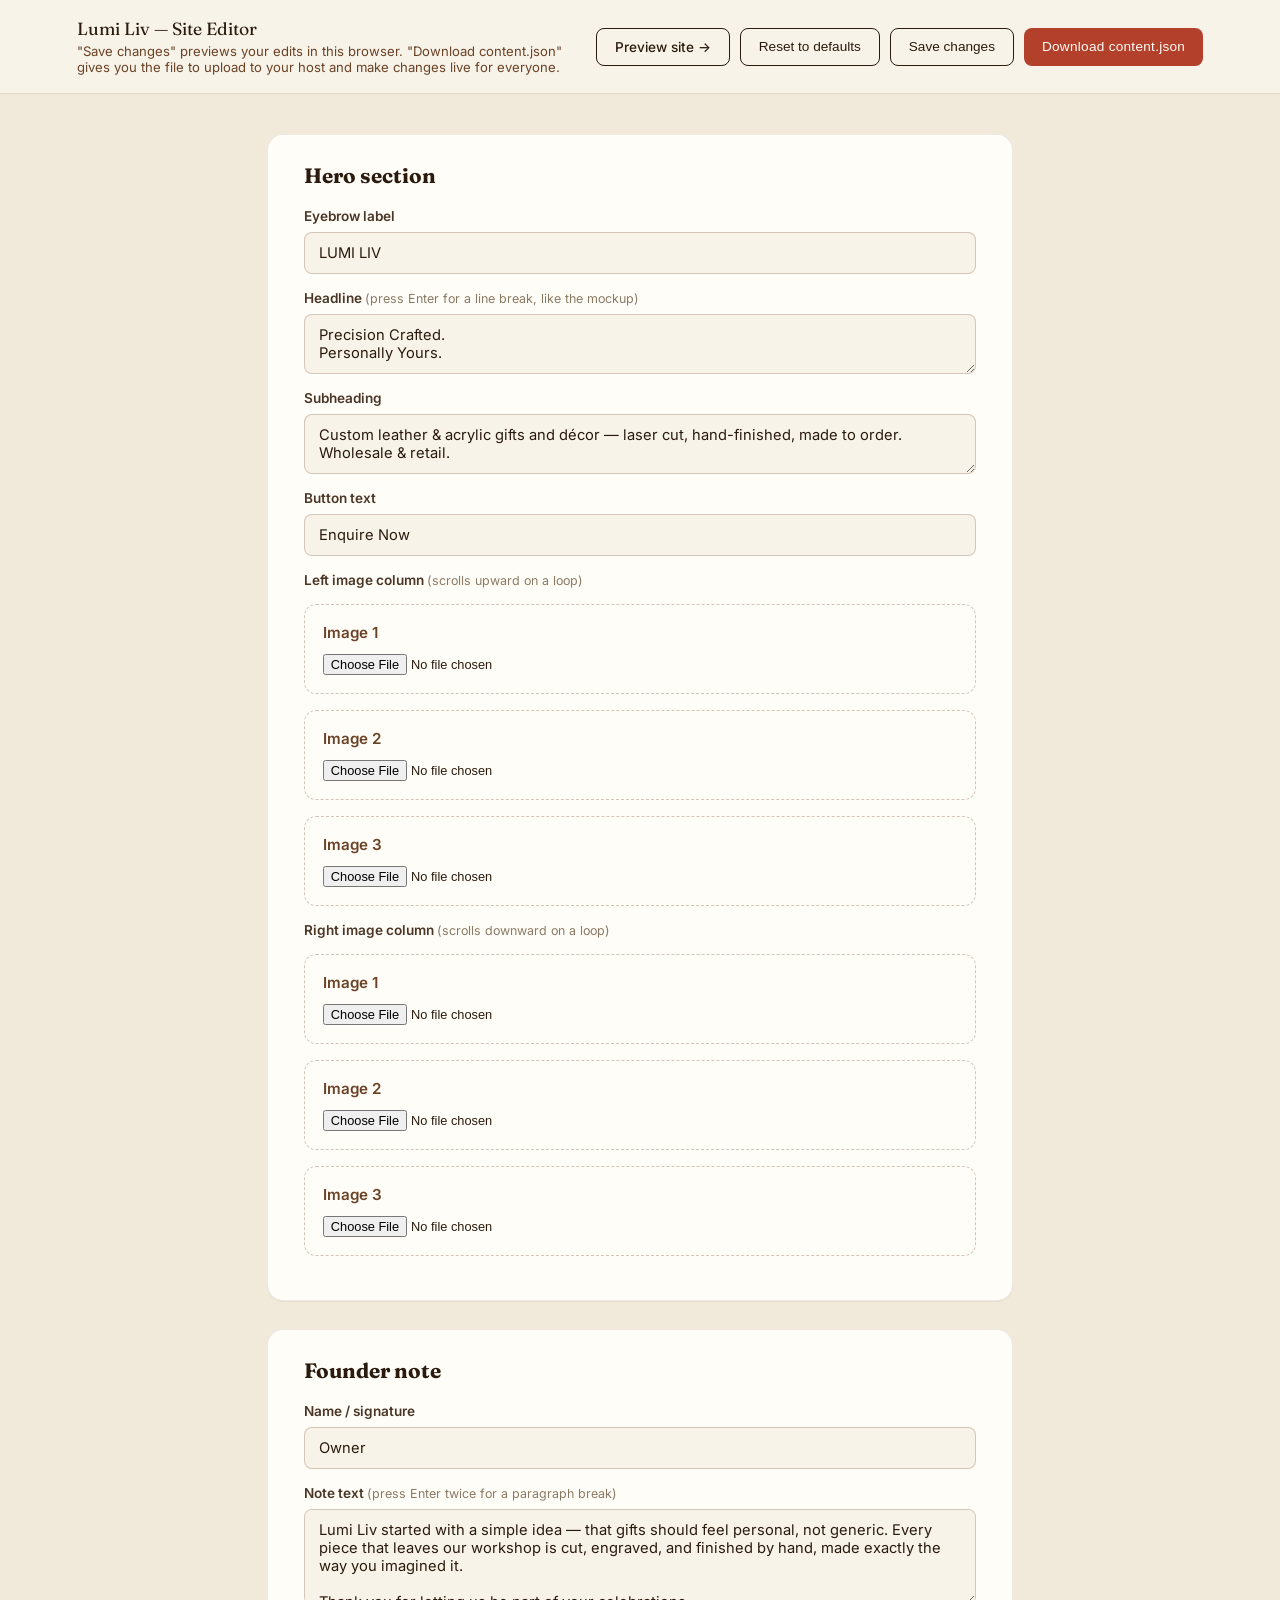
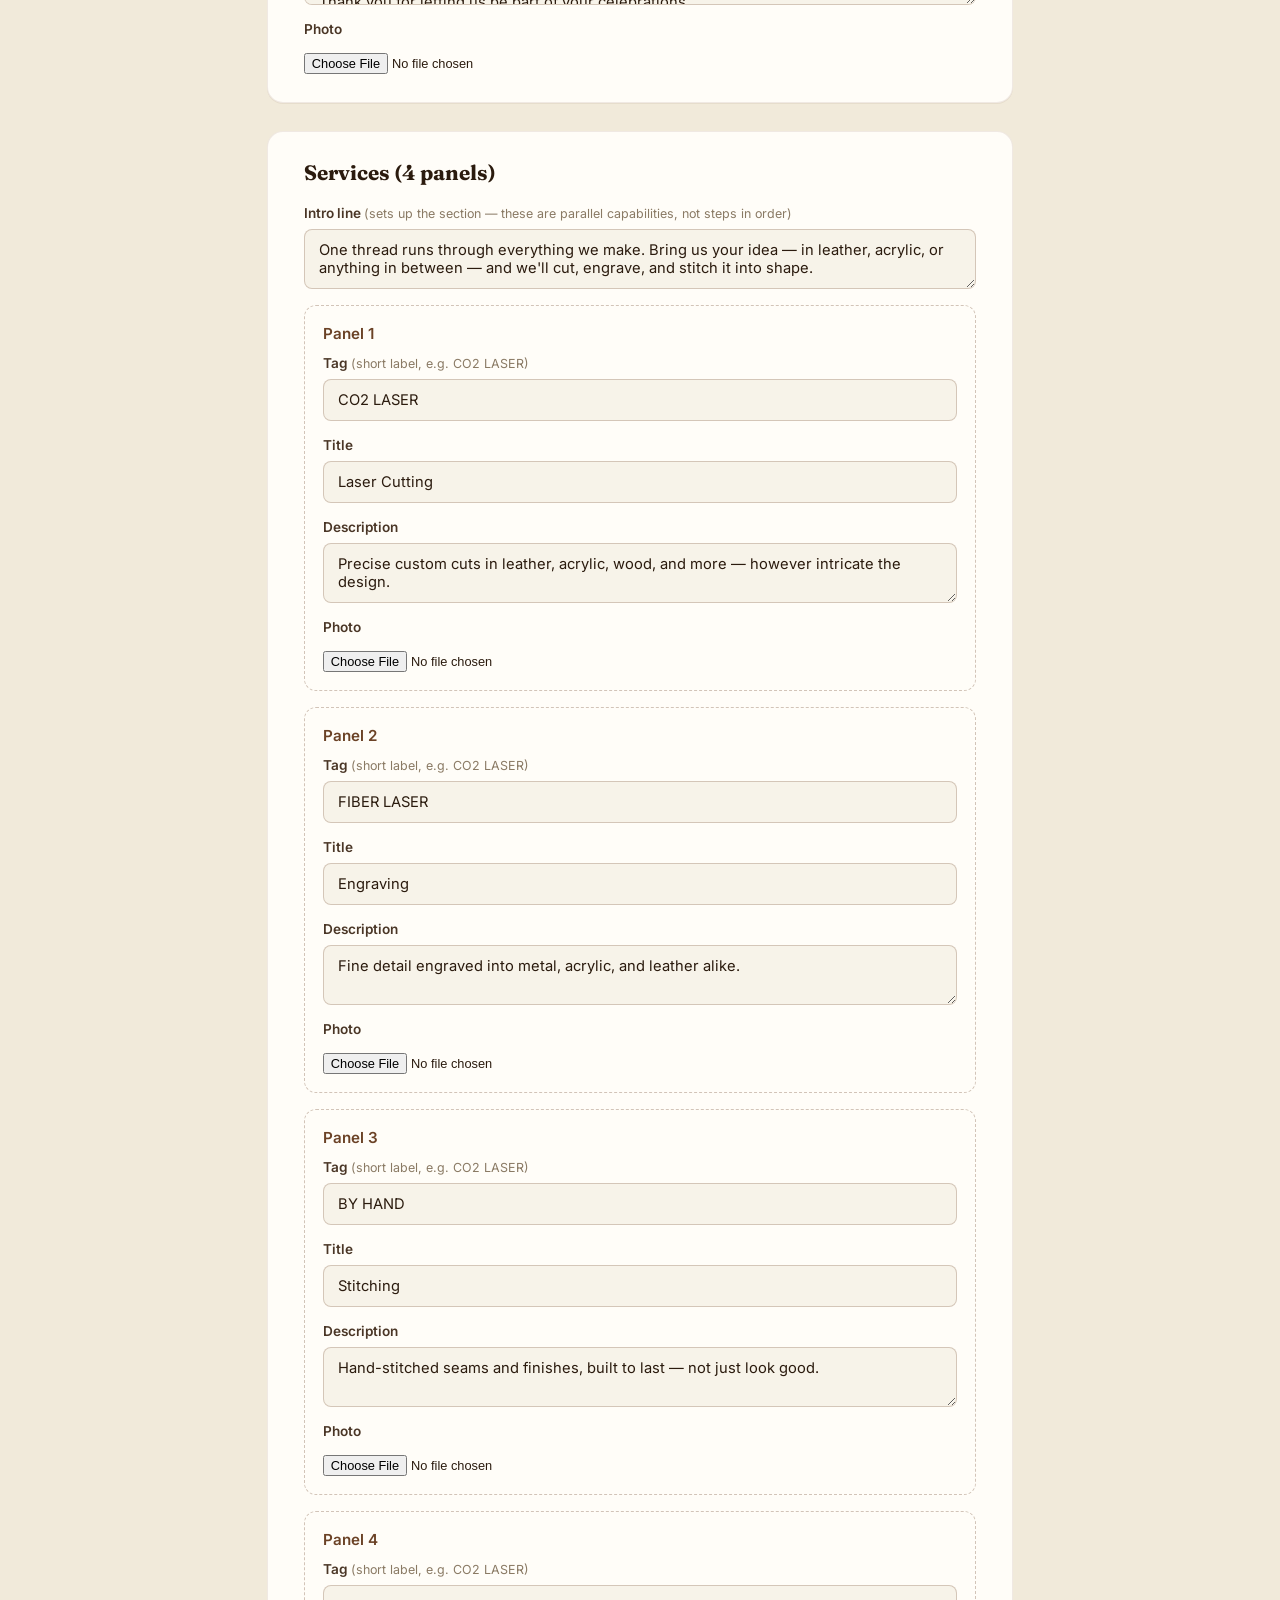
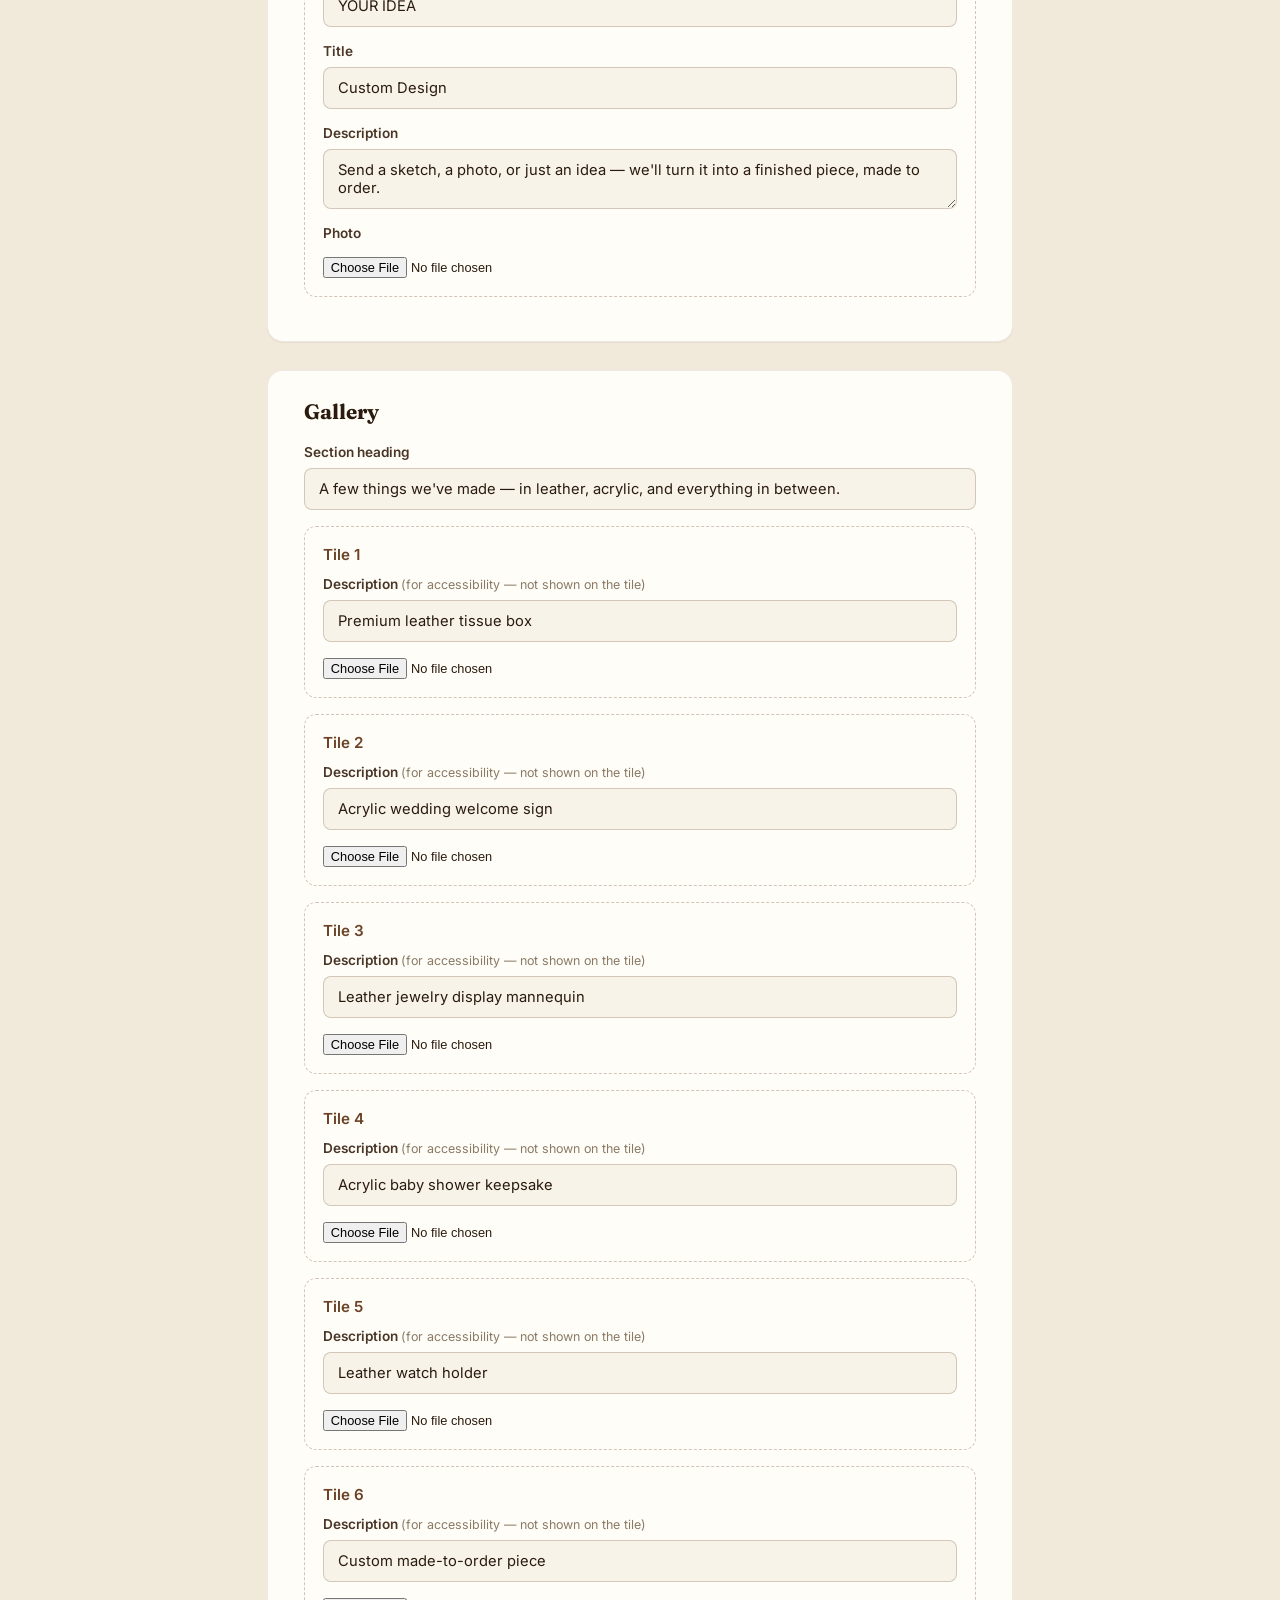
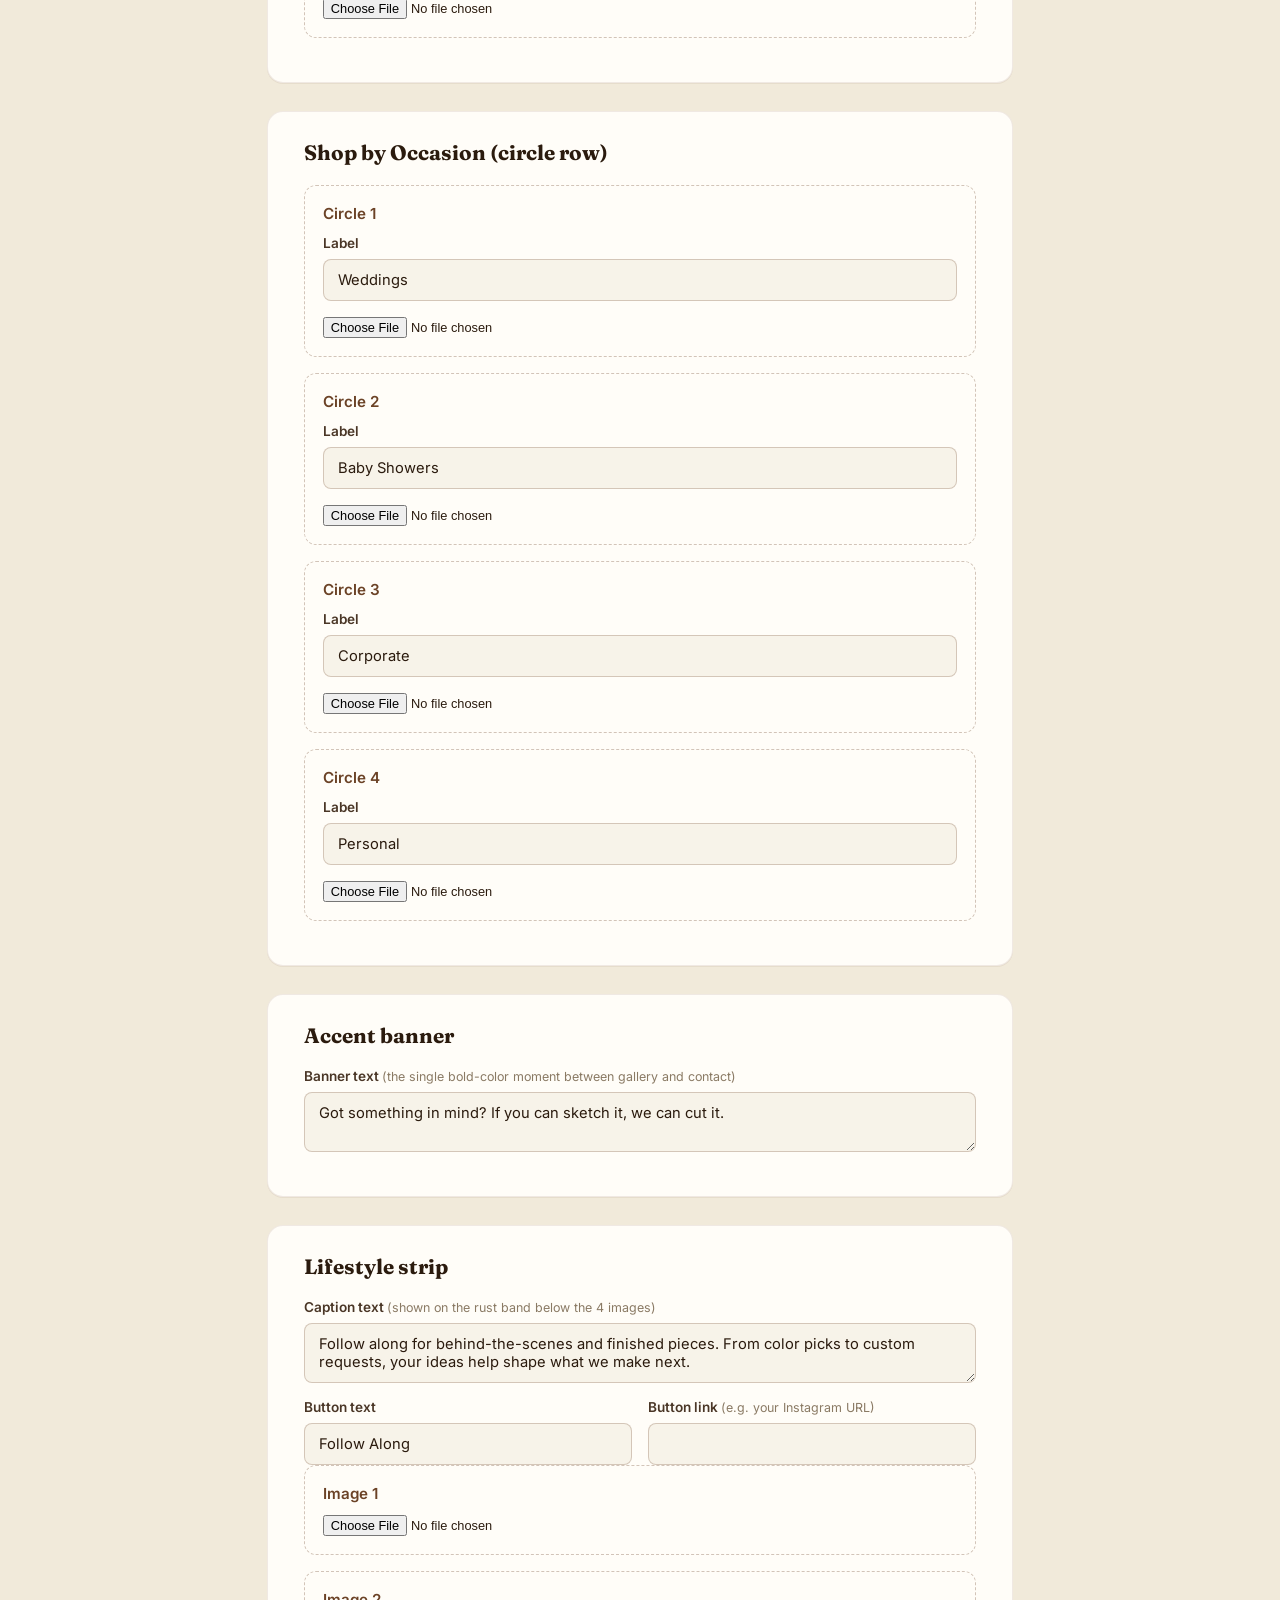
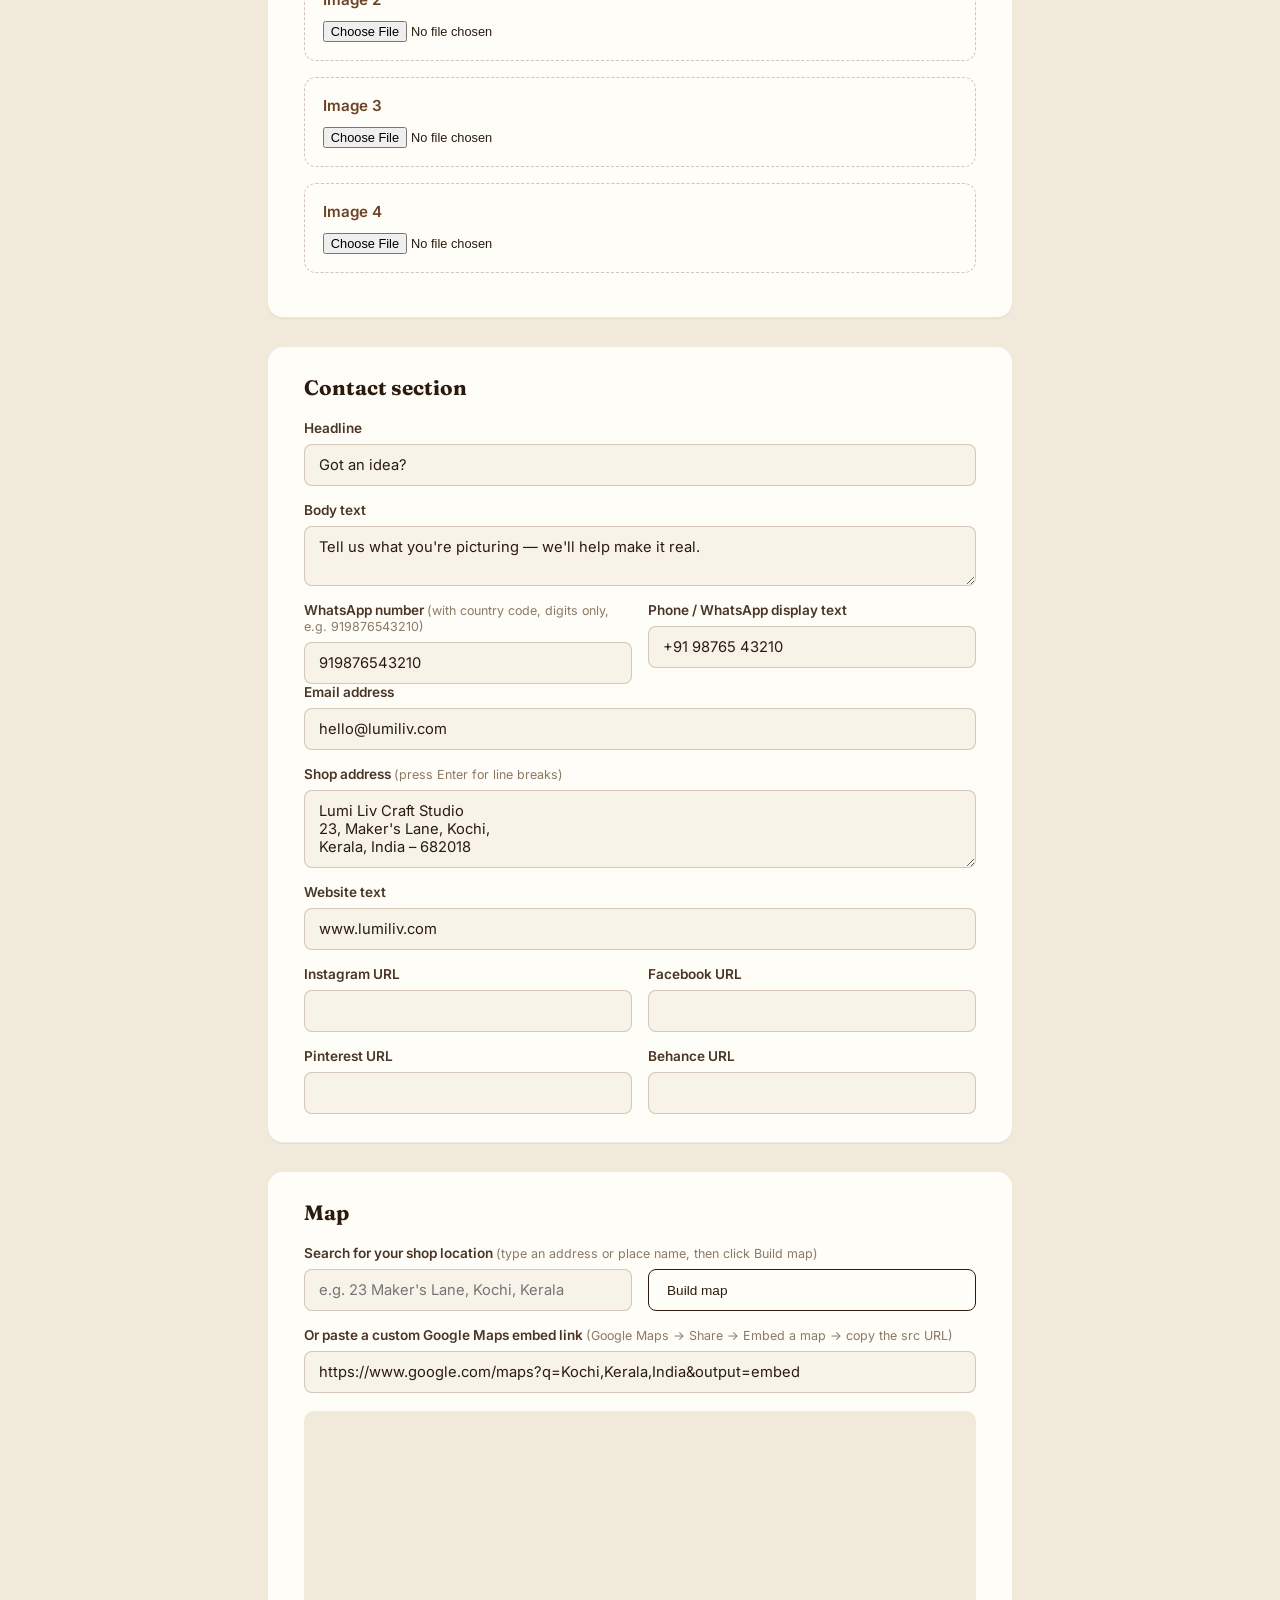
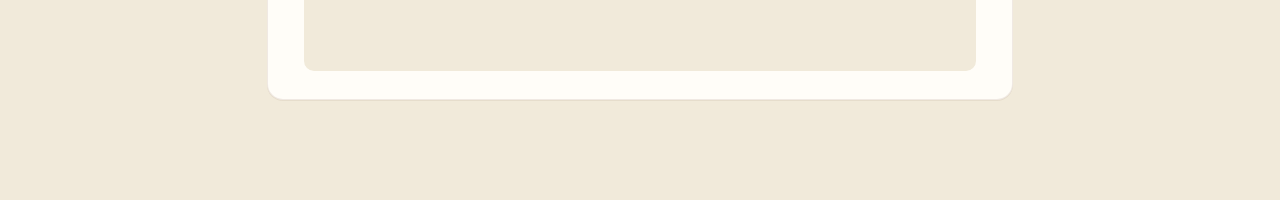
==== admin.html @ 53a39330 "Add files via upload" ====
<!DOCTYPE html>
<html lang="en">
<head>
<meta charset="UTF-8" />
<meta name="viewport" content="width=device-width, initial-scale=1.0" />
<title>Lumi Liv — Site Editor</title>
<link rel="preconnect" href="https://fonts.googleapis.com">
<link href="https://fonts.googleapis.com/css2?family=Fraunces:wght@600;700&family=Inter:wght@400;500;600&family=JetBrains+Mono:wght@500&display=swap" rel="stylesheet">
<link rel="stylesheet" href="css/style.css?v=11">
<link rel="stylesheet" href="css/admin.css?v=11">
</head>
<body class="admin-body">

<header class="admin-header">
  <div>
    <span class="brand" style="font-family: var(--serif); font-size:1.1rem;">Lumi Liv — Site Editor</span>
    <p class="admin-sub">"Save changes" previews your edits in this browser. "Download content.json" gives you the file to upload to your host and make changes live for everyone.</p>
  </div>
  <div class="admin-header-actions">
    <a href="index.html" class="btn-outline small">Preview site →</a>
    <button id="btn-reset" class="btn-outline small">Reset to defaults</button>
    <button id="btn-save" class="btn-outline small">Save changes</button>
    <button id="btn-download" class="btn-primary small">Download content.json</button>
  </div>
</header>

<div id="save-toast" class="save-toast" hidden>Saved — refresh the preview to see it.</div>

<main class="admin-main">

  <section class="admin-card">
    <h2>Hero section</h2>
    <label>Eyebrow label
      <input type="text" id="f-hero-eyebrow" maxlength="40">
    </label>
    <label>Headline <span class="hint">(press Enter for a line break, like the mockup)</span>
      <textarea id="f-hero-headline" rows="2"></textarea>
    </label>
    <label>Subheading
      <textarea id="f-hero-subhead" rows="2"></textarea>
    </label>
    <label>Button text
      <input type="text" id="f-hero-cta" maxlength="30">
    </label>
    <label>Left image column <span class="hint">(scrolls upward on a loop)</span></label>
    <div id="hero-up-fields"></div>
    <label>Right image column <span class="hint">(scrolls downward on a loop)</span></label>
    <div id="hero-down-fields"></div>
  </section>

  <section class="admin-card">
    <h2>Founder note</h2>
    <label>Name / signature
      <input type="text" id="f-founder-name" maxlength="40">
    </label>
    <label>Note text <span class="hint">(press Enter twice for a paragraph break)</span>
      <textarea id="f-founder-body" rows="4"></textarea>
    </label>
    <label>Photo</label>
    <div id="founder-image-field"></div>
  </section>

  <section class="admin-card">
    <h2>Services (4 panels)</h2>
    <label>Intro line <span class="hint">(sets up the section — these are parallel capabilities, not steps in order)</span>
      <textarea id="f-services-intro" rows="2"></textarea>
    </label>
    <div id="services-fields"></div>
  </section>

  <section class="admin-card">
    <h2>Gallery</h2>
    <label>Section heading
      <input type="text" id="f-gallery-heading">
    </label>
    <div id="gallery-fields"></div>
  </section>

  <section class="admin-card">
    <h2>Shop by Occasion (circle row)</h2>
    <div id="occasions-fields"></div>
  </section>

  <section class="admin-card">
    <h2>Accent banner</h2>
    <label>Banner text <span class="hint">(the single bold-color moment between gallery and contact)</span>
      <textarea id="f-banner-text" rows="2"></textarea>
    </label>
  </section>

  <section class="admin-card">
    <h2>Lifestyle strip</h2>
    <label>Caption text <span class="hint">(shown on the rust band below the 4 images)</span>
      <textarea id="f-lifestyle-text" rows="2"></textarea>
    </label>
    <div class="field-row">
      <label>Button text <input type="text" id="f-lifestyle-cta-label"></label>
      <label>Button link <span class="hint">(e.g. your Instagram URL)</span> <input type="text" id="f-lifestyle-cta-link"></label>
    </div>
    <div id="lifestyle-fields"></div>
  </section>

  <section class="admin-card">
    <h2>Contact section</h2>
    <label>Headline
      <input type="text" id="f-contact-headline">
    </label>
    <label>Body text
      <textarea id="f-contact-body" rows="2"></textarea>
    </label>
    <div class="field-row">
      <label>WhatsApp number <span class="hint">(with country code, digits only, e.g. 919876543210)</span>
        <input type="text" id="f-contact-whatsapp">
      </label>
      <label>Phone / WhatsApp display text
        <input type="text" id="f-contact-phone-display">
      </label>
    </div>
    <label>Email address
      <input type="email" id="f-contact-email">
    </label>
    <label>Shop address <span class="hint">(press Enter for line breaks)</span>
      <textarea id="f-contact-address" rows="3"></textarea>
    </label>
    <label>Website text
      <input type="text" id="f-contact-website">
    </label>
    <div class="field-row">
      <label>Instagram URL <input type="text" id="f-social-instagram"></label>
      <label>Facebook URL <input type="text" id="f-social-facebook"></label>
      <label>Pinterest URL <input type="text" id="f-social-pinterest"></label>
      <label>Behance URL <input type="text" id="f-social-behance"></label>
    </div>
  </section>

  <section class="admin-card">
    <h2>Map</h2>
    <label>Search for your shop location <span class="hint">(type an address or place name, then click Build map)</span>
      <div class="field-row">
        <input type="text" id="f-map-search" placeholder="e.g. 23 Maker's Lane, Kochi, Kerala">
        <button id="btn-build-map" class="btn-outline small">Build map</button>
      </div>
    </label>
    <label>Or paste a custom Google Maps embed link <span class="hint">(Google Maps → Share → Embed a map → copy the src URL)</span>
      <input type="text" id="f-map-src">
    </label>
    <div class="map-preview-wrap">
      <iframe id="map-preview" loading="lazy"></iframe>
    </div>
  </section>

</main>

<script src="js/admin.js?v=11"></script>
</body>
</html>
---- css/style.css ----
/* ===== Lumi Liv — brand tokens ===== */
@font-face {
  font-family: "PlomPraeng";
  src: url("../fonts/PlomPraeng.ttf") format("truetype");
  font-weight: normal;
  font-style: normal;
  font-display: swap;
}

:root {
  --cream: #F7F3E9;
  --cream-deep: #F1EADA;
  --brown: #6B4226;
  --brown-deep: #3D2414;
  --brown-ink: #2B1B0E;
  --gold: #A6923D;
  --rust: #B3402B;
  --white: #FFFDF8;

  --serif: "Fraunces", "Georgia", serif;
  --sans: "Inter", -apple-system, BlinkMacSystemFont, "Segoe UI", sans-serif;
  --mono: "JetBrains Mono", ui-monospace, "SFMono-Regular", Menlo, Consolas, monospace;

  --container: 1280px;
  --gutter: clamp(24px, 6vw, 96px);
  --radius: 18px;
  --radius-pill: 999px;
}

@media (prefers-color-scheme: dark) {
  :root { color-scheme: light; }
}

* { box-sizing: border-box; }
html { scroll-behavior: smooth; }

body {
  margin: 0;
  background: var(--cream);
  color: var(--brown-ink);
  font-family: var(--sans);
  -webkit-font-smoothing: antialiased;
  overflow-x: hidden;
}

img { max-width: 100%; display: block; }

a { color: inherit; }

.container {
  max-width: var(--container);
  margin: 0 auto;
  padding: 0 var(--gutter);
}

.eyebrow {
  font-family: var(--mono);
  font-weight: 500;
  letter-spacing: 0.28em;
  text-transform: uppercase;
  font-size: 0.72rem;
  color: var(--rust);
}

.reveal {
  opacity: 0;
  transform: translateY(28px);
}
.reveal.is-visible { opacity: 1; transform: none; }

@media (prefers-reduced-motion: reduce) {
  html { scroll-behavior: auto; }
  .reveal { opacity: 1; transform: none; transition: none; }
  * { animation: none !important; transition-duration: 0.01ms !important; }
}

/* ===== Nav / brand mark (minimal, no extra pages) ===== */
.site-nav {
  position: fixed;
  top: 0; left: 0; right: 0;
  z-index: 50;
  display: flex;
  align-items: center;
  justify-content: space-between;
  padding: 22px var(--gutter);
  mix-blend-mode: normal;
  pointer-events: none;
}
.site-nav .brand {
  font-family: "PlomPraeng", var(--serif);
  font-weight: 400;
  letter-spacing: 0.04em;
  font-size: 1.3rem;
  color: var(--brown-ink);
  pointer-events: auto;
}
.site-nav .nav-cta {
  pointer-events: auto;
  font-size: 0.82rem;
  font-weight: 500;
  letter-spacing: 0.03em;
  background: transparent;
  color: var(--brown-ink);
  border: 1.5px solid var(--brown-ink);
  padding: 9px 22px;
  border-radius: var(--radius-pill);
  text-decoration: none;
  transition: background 0.3s ease, color 0.3s ease, border-color 0.3s ease;
}
.site-nav .nav-cta:hover { background: var(--brown-ink); color: var(--white); }

/* ===== Hero — split layout with looping image columns ===== */
.hero {
  position: relative;
  min-height: 100svh;
  display: flex;
  align-items: center;
  overflow: hidden;
  background: var(--cream);
}
.hero-inner {
  width: 100%;
  max-width: 1440px;
  margin: 0 auto;
  padding: 110px var(--gutter) 60px;
  display: grid;
  grid-template-columns: 1fr 1fr;
  gap: 40px;
  align-items: center;
}

.hero-content { max-width: 560px; }
.hero-content .eyebrow { margin-bottom: 22px; display: block; }
.hero h1 {
  font-family: var(--serif);
  font-weight: 600;
  font-size: clamp(2.4rem, 4vw, 3.6rem);
  line-height: 1.1;
  margin: 0 0 24px;
  color: var(--brown-ink);
  white-space: pre-line;
}
.hero p {
  font-size: clamp(1rem, 1.3vw, 1.1rem);
  line-height: 1.6;
  color: #4A3626;
  max-width: 480px;
  margin: 0 0 34px;
}
.btn-primary {
  display: inline-block;
  background: var(--rust);
  color: var(--white);
  font-weight: 500;
  font-size: 0.95rem;
  letter-spacing: 0.02em;
  padding: 15px 34px;
  border-radius: var(--radius-pill);
  text-decoration: none;
  border: none;
  cursor: pointer;
  transition: background 0.3s ease, transform 0.3s ease;
}
.btn-primary:hover { background: #96331F; transform: translateY(-1px); }
.btn-primary:focus-visible, a:focus-visible, button:focus-visible, input:focus-visible, textarea:focus-visible {
  outline: 3px solid var(--rust);
  outline-offset: 3px;
}

/* looping image columns */
.hero-visual {
  display: grid;
  grid-template-columns: 1fr 1fr;
  gap: 14px;
  height: min(78vh, 720px);
  border-radius: 20px;
  overflow: hidden;
}
.hero-visual-col { position: relative; overflow: hidden; height: 100%; }
.hero-visual-track {
  display: flex;
  flex-direction: column;
  gap: 14px;
  width: 100%;
}
.hero-visual-col.up .hero-visual-track { animation: scrollUp 26s linear infinite; }
.hero-visual-col.down .hero-visual-track { animation: scrollDown 30s linear infinite; }
@keyframes scrollUp { from { transform: translateY(0); } to { transform: translateY(-50%); } }
@keyframes scrollDown { from { transform: translateY(-50%); } to { transform: translateY(0); } }

.hero-visual-tile {
  width: 100%;
  border-radius: 14px;
  overflow: hidden;
  background: var(--cream-deep);
  flex-shrink: 0;
}
.hero-visual-col.up .hero-visual-tile:nth-child(4n+1) { aspect-ratio: 1/1; }
.hero-visual-col.up .hero-visual-tile:nth-child(4n+2) { aspect-ratio: 3/4; }
.hero-visual-col.up .hero-visual-tile:nth-child(4n+3) { aspect-ratio: 4/5; }
.hero-visual-col.up .hero-visual-tile:nth-child(4n+4) { aspect-ratio: 1/1; }
.hero-visual-col.down .hero-visual-tile:nth-child(4n+1) { aspect-ratio: 4/5; }
.hero-visual-col.down .hero-visual-tile:nth-child(4n+2) { aspect-ratio: 1/1; }
.hero-visual-col.down .hero-visual-tile:nth-child(4n+3) { aspect-ratio: 3/4; }
.hero-visual-col.down .hero-visual-tile:nth-child(4n+4) { aspect-ratio: 1/1; }
.hero-visual-tile img { width: 100%; height: 100%; object-fit: cover; display: block; }
.hero-visual-tile .placeholder {
  width: 100%; height: 100%;
  display: flex; align-items: center; justify-content: center;
  background: linear-gradient(160deg, var(--cream-deep), #E4DAC4);
  color: var(--brown);
  font-size: 0.72rem;
  text-align: center;
  padding: 10px;
}
.hero-visual-col.down { margin-top: 60px; }

@media (max-width: 900px) {
  .hero-inner { grid-template-columns: 1fr; padding-top: 100px; }
  .hero-visual { height: 46vh; order: -1; }
  .hero-content { max-width: 100%; }
}
@media (prefers-reduced-motion: reduce) {
  .hero-visual-col.up .hero-visual-track,
  .hero-visual-col.down .hero-visual-track { animation: none; }
}

/* ===== Section heading (shared) ===== */
.section-heading {
  font-family: var(--serif);
  font-weight: 600;
  font-size: clamp(1.8rem, 3.2vw, 2.6rem);
  padding: 90px var(--gutter) 30px;
  margin: 0;
}

/* ===== Services — a hand-stitched thread connecting each craft step ===== */
.services { background: var(--cream); padding-bottom: 100px; }
.services-intro {
  max-width: 560px;
  margin: -10px auto 70px;
  padding: 0 var(--gutter);
  text-align: center;
  font-size: 1.02rem;
  line-height: 1.6;
  color: #4A3626;
}
.stitch-timeline {
  position: relative;
  max-width: 880px;
  margin: 0 auto;
  padding: 0 var(--gutter);
}
/* the thread itself: a dashed vertical line mimicking a running hand-stitch,
   drawn downward via JS as the section scrolls into view */
.stitch-thread {
  position: absolute;
  left: 50%;
  top: 8px;
  bottom: 8px;
  width: 0;
  border-left: 2px dashed var(--gold);
  transform: translateX(-50%) scaleY(0);
  transform-origin: top;
  opacity: 0.6;
}
.stitch-node svg .draw {
  stroke-dasharray: 60;
  stroke-dashoffset: 60;
}
.stitch-item {
  position: relative;
  display: grid;
  grid-template-columns: 1fr 64px 1fr;
  align-items: center;
  gap: 0 36px;
  padding: 44px 0;
}
.stitch-item .stitch-node {
  grid-column: 2;
  width: 56px; height: 56px;
  border-radius: 50%;
  background: var(--cream);
  border: 1.5px solid var(--brown-ink);
  display: flex;
  align-items: center;
  justify-content: center;
  z-index: 1;
}
.stitch-node {
  transition: transform 0.35s cubic-bezier(.22,.9,.3,1), border-color 0.35s ease;
}
.stitch-item:hover .stitch-node {
  transform: scale(1.1) rotate(-6deg);
  border-color: var(--rust);
}
.stitch-node svg { width: 26px; height: 26px; stroke: var(--brown-ink); fill: none; stroke-width: 1.5; transition: stroke 0.35s ease; }
.stitch-item:hover .stitch-node svg { stroke: var(--rust); }
.stitch-item .stitch-copy {
  grid-column: 1;
  text-align: right;
}
.stitch-item .stitch-media {
  grid-column: 3;
}
.stitch-item.flip .stitch-copy { grid-column: 3; text-align: left; }
.stitch-item.flip .stitch-media { grid-column: 1; }

.stitch-copy .num {
  font-family: var(--mono);
  color: var(--rust);
  font-size: 0.75rem;
  letter-spacing: 0.25em;
  display: block;
  margin-bottom: 8px;
}
.stitch-copy h3 {
  font-family: var(--serif);
  font-weight: 600;
  font-size: clamp(1.3rem, 2.2vw, 1.7rem);
  margin: 0 0 10px;
  color: var(--brown-ink);
}
.stitch-copy p {
  font-size: 0.95rem;
  line-height: 1.6;
  color: #4A3626;
  margin: 0;
}
.stitch-media {
  aspect-ratio: 4/3;
  border-radius: 12px;
  overflow: hidden;
  background: var(--cream-deep);
  border: 1px solid rgba(107,66,38,0.15);
}
.stitch-media img { width: 100%; height: 100%; object-fit: cover; }
.stitch-media .placeholder {
  width: 100%; height: 100%;
  display: flex; align-items: center; justify-content: center;
  font-size: 0.75rem; text-align: center; padding: 10px; color: var(--brown);
}

@media (max-width: 760px) {
  .stitch-thread { left: 27px; }
  .stitch-item, .stitch-item.flip {
    grid-template-columns: 56px 1fr;
    gap: 0 20px;
    padding: 32px 0;
  }
  .stitch-item .stitch-node, .stitch-item.flip .stitch-node {
    grid-column: 1; grid-row: 1;
    width: 44px; height: 44px;
  }
  .stitch-node svg { width: 20px; height: 20px; }
  .stitch-item .stitch-copy, .stitch-item.flip .stitch-copy {
    grid-column: 2; grid-row: 1;
    text-align: left;
  }
  .stitch-item .stitch-media, .stitch-item.flip .stitch-media {
    grid-column: 2; grid-row: 2;
    margin-top: 16px;
  }
}

/* ===== Gallery — compact masonry, varied aspect ratios for a curated feel ===== */
.gallery { padding-bottom: 30px; }
.gallery-grid {
  column-count: 4;
  column-gap: 10px;
  padding: 0 var(--gutter);
  max-width: var(--container);
  margin: 0 auto;
}
.gallery-tile {
  position: relative;
  border-radius: 6px;
  overflow: hidden;
  background: var(--cream-deep);
  cursor: pointer;
  border: 1px solid transparent;
  break-inside: avoid;
  margin-bottom: 10px;
  transition: transform 0.5s cubic-bezier(.22,.9,.3,1), border-color 0.4s ease;
}
.gallery-tile:hover, .gallery-tile:focus-visible {
  transform: translateY(-6px) scale(1.015);
  border-color: rgba(43,27,14,0.18);
  z-index: 2;
}
.gallery-tile img { width: 100%; height: 100%; object-fit: cover; display: block; }
.gallery-tile .placeholder {
  width: 100%; height: 100%;
  display: flex; align-items: center; justify-content: center;
  background: linear-gradient(160deg, var(--cream-deep), #E8DFC9);
  color: var(--brown);
  font-family: var(--serif);
  font-size: 0.8rem;
  letter-spacing: 0.05em;
  text-align: center;
  padding: 12px;
}

/* six curated aspect ratios so tiles read as genuinely different sizes, not a repeating pattern */
.gallery-grid .g1 { aspect-ratio: 3 / 4; }
.gallery-grid .g2 { aspect-ratio: 1 / 1; }
.gallery-grid .g3 { aspect-ratio: 4 / 5; }
.gallery-grid .g4 { aspect-ratio: 4 / 3; }
.gallery-grid .g5 { aspect-ratio: 1 / 1; }
.gallery-grid .g6 { aspect-ratio: 3 / 4; }

@media (max-width: 900px) {
  .gallery-grid { column-count: 3; }
}
@media (max-width: 640px) {
  .gallery-grid { column-count: 2; }
}
@media (max-width: 420px) {
  .gallery-grid { column-count: 1; }
  .gallery-grid .g1, .gallery-grid .g3, .gallery-grid .g6 { aspect-ratio: 4 / 3; }
}

/* ===== Accent banner strip (full-bleed, rationed accent moment) ===== */
.accent-banner {
  background: var(--rust);
  padding: 56px var(--gutter);
  text-align: center;
}
.accent-banner p {
  font-family: var(--serif);
  font-weight: 500;
  font-size: clamp(1.4rem, 2.6vw, 2.1rem);
  color: var(--white);
  margin: 0;
  max-width: 780px;
  margin-inline: auto;
}

/* ===== Wave dividers — thin brown line that draws itself as you scroll ===== */
.wave-divider {
  width: 100%;
  line-height: 0;
  overflow: hidden;
  background: transparent;
}
.wave-divider svg { width: 100%; height: 44px; display: block; }
.wave-divider .wave-path {
  fill: none;
  stroke: var(--brown);
  stroke-width: 1.4;
  opacity: 0.65;
}

/* ===== Contact ===== */
.contact {
  position: relative;
  padding: 100px var(--gutter) 90px;
  overflow: hidden;
}
.contact-curve {
  position: absolute;
  bottom: 0; left: 0; right: 0;
  height: 140px;
  z-index: -1;
  opacity: 0.6;
}
.contact-curve svg { width: 100%; height: 100%; }
.contact-curve path { fill: none; stroke: var(--brown); stroke-width: 1.4; opacity: 0.5; }

.contact-grid {
  max-width: var(--container);
  margin: 0 auto;
  display: grid;
  grid-template-columns: 1fr 1.1fr;
  gap: 60px;
  align-items: start;
}
.contact h2 {
  font-family: var(--serif);
  font-weight: 600;
  font-size: clamp(2.2rem, 4vw, 3.2rem);
  margin: 0 0 18px;
}
.contact > .contact-grid > .contact-left > p.lead {
  font-size: 1.05rem;
  color: #4A3626;
  margin: 0 0 32px;
  max-width: 420px;
}
.contact-actions { display: flex; gap: 14px; margin-bottom: 40px; flex-wrap: wrap; }
.btn-outline {
  display: inline-flex; align-items: center; gap: 8px;
  border: 1.5px solid var(--brown-ink);
  color: var(--brown-ink);
  background: transparent;
  font-weight: 500;
  font-size: 0.95rem;
  padding: 13px 28px;
  border-radius: var(--radius-pill);
  text-decoration: none;
  transition: background 0.3s ease, color 0.3s ease;
}
.btn-outline:hover { background: var(--brown-ink); color: var(--white); }
.btn-fill {
  display: inline-flex; align-items: center; gap: 8px;
  background: var(--rust);
  color: var(--white);
  font-weight: 500;
  font-size: 0.95rem;
  padding: 13px 28px;
  border-radius: var(--radius-pill);
  text-decoration: none;
  border: none;
  transition: background 0.3s ease, transform 0.3s ease;
}
.btn-fill:hover { background: #96331F; transform: translateY(-1px); }

.contact-info { list-style: none; margin: 0; padding: 0; }
.contact-info li {
  display: flex; gap: 16px;
  padding: 16px 0;
  border-top: 1px solid rgba(107,66,38,0.15);
  font-size: 0.95rem;
}
.contact-info li:first-child { border-top: none; }
.contact-info .label { color: var(--brown); font-size: 0.78rem; letter-spacing: 0.08em; text-transform: uppercase; min-width: 120px; }
.contact-info .value { color: var(--brown-ink); white-space: pre-line; line-height: 1.5; }
.social-row { display: flex; gap: 10px; }
.social-row a {
  width: 34px; height: 34px;
  border-radius: 50%;
  border: 1.5px solid var(--brown-ink);
  display: flex; align-items: center; justify-content: center;
  text-decoration: none;
  font-size: 0.75rem;
  transition: background 0.3s ease, color 0.3s ease;
}
.social-row a:hover { background: var(--brown-ink); color: var(--white); }

.map-wrap {
  border-radius: var(--radius);
  overflow: hidden;
  border: 1px solid rgba(43,27,14,0.15);
  min-height: 420px;
  background: var(--cream-deep);
}
.map-wrap iframe { width: 100%; height: 100%; min-height: 420px; border: 0; display: block; }

@media (max-width: 860px) {
  .contact-grid { grid-template-columns: 1fr; }
}

footer.site-footer {
  text-align: center;
  padding: 30px var(--gutter) 40px;
  font-size: 0.8rem;
  color: var(--brown);
  letter-spacing: 0.04em;
}

/* ===== Nav pills + centered logo ===== */
.site-nav {
  display: grid;
  grid-template-columns: 1fr auto 1fr;
  align-items: center;
  background: transparent;
  border-bottom: 1px solid transparent;
  transition: transform 0.4s cubic-bezier(.4,0,.2,1), background 0.35s ease, border-color 0.35s ease;
}
.site-nav.nav-hidden { transform: translateY(-110%); }
.site-nav.nav-solid {
  background: var(--brown);
  border-bottom: 1px solid rgba(0,0,0,0.15);
}
.site-nav.nav-solid .brand { color: var(--cream); }
.site-nav.nav-solid .nav-pill { color: var(--cream); border-color: var(--cream); }
.site-nav.nav-solid .nav-pill:hover { background: var(--cream); color: var(--brown); }
.site-nav.nav-solid .nav-cta { color: var(--cream); border-color: var(--cream); }
.site-nav.nav-solid .nav-cta:hover { background: var(--cream); color: var(--brown); }
.nav-links { display: flex; gap: 10px; pointer-events: auto; }
.nav-pill {
  font-size: 0.82rem;
  font-weight: 500;
  color: var(--brown-ink);
  border: 1.5px solid var(--brown-ink);
  padding: 9px 20px;
  border-radius: var(--radius-pill);
  text-decoration: none;
  transition: background 0.3s ease, color 0.3s ease, border-color 0.3s ease;
}
.nav-pill:hover { background: var(--brown-ink); color: var(--white); }
.site-nav .brand { text-align: center; font-size: 1.3rem; transition: color 0.3s ease; }
.site-nav .nav-cta { justify-self: end; }
@media (max-width: 760px) {
  .nav-links { display: none; }
  .site-nav { grid-template-columns: 1fr auto; }
  .site-nav .brand { text-align: left; grid-column: 1; }
  .site-nav .nav-cta { grid-column: 2; }
}

/* ===== Founder note (mirrors hero: text + portrait) ===== */
.founder-note {
  padding: 100px var(--gutter);
  background: var(--cream);
}
.founder-grid {
  max-width: var(--container);
  margin: 0 auto;
  display: grid;
  grid-template-columns: 1fr 1fr;
  gap: 70px;
  align-items: center;
}
.founder-text h2 {
  font-family: var(--serif);
  font-weight: 600;
  font-size: clamp(1.8rem, 3vw, 2.6rem);
  margin: 14px 0 22px;
}
.founder-text p {
  font-size: 1rem;
  line-height: 1.7;
  color: #4A3626;
  white-space: pre-line;
  max-width: 480px;
  margin: 0 0 20px;
}
.founder-signature {
  font-family: var(--serif);
  font-style: italic;
  font-size: 1.3rem !important;
  color: var(--brown-ink) !important;
  margin-bottom: 28px !important;
}
.founder-photo {
  aspect-ratio: 4/5;
  border-radius: var(--radius);
  overflow: hidden;
  background: var(--cream-deep);
  border: 1px solid rgba(107,66,38,0.15);
}
.founder-photo img { width: 100%; height: 100%; object-fit: cover; }
.founder-photo .placeholder {
  width: 100%; height: 100%;
  display: flex; align-items: center; justify-content: center;
  color: var(--brown);
  font-family: var(--serif);
  text-align: center;
  padding: 20px;
}
@media (max-width: 860px) {
  .founder-grid { grid-template-columns: 1fr; }
  .founder-photo { order: -1; max-width: 320px; margin: 0 auto; }
}

/* ===== Occasions circle row ===== */
.occasions { padding: 40px var(--gutter) 100px; max-width: var(--container); margin: 0 auto; }
.occasions-row {
  display: flex;
  flex-wrap: wrap;
  gap: 36px;
  justify-content: center;
  margin-top: 20px;
}
.occasion-item { display: flex; flex-direction: column; align-items: center; gap: 12px; }
.occasion-circle {
  width: 130px; height: 130px;
  border-radius: 50%;
  overflow: hidden;
  background: var(--cream-deep);
  border: 1.5px solid var(--brown-ink);
}
.occasion-circle img { width: 100%; height: 100%; object-fit: cover; }
.occasion-circle .placeholder {
  width: 100%; height: 100%;
  display: flex; align-items: center; justify-content: center;
  font-size: 0.7rem; text-align: center; padding: 10px; color: var(--brown);
}
.occasion-label { font-size: 0.88rem; font-weight: 500; color: var(--brown-ink); }

/* ===== Lifestyle strip ===== */
.lifestyle { background: var(--cream-deep); }
.lifestyle-strip {
  display: grid;
  grid-template-columns: repeat(4, 1fr);
  gap: 2px;
}
.lifestyle-tile { aspect-ratio: 3/4; overflow: hidden; background: var(--cream); }
.lifestyle-tile img { width: 100%; height: 100%; object-fit: cover; }
.lifestyle-tile .placeholder {
  width: 100%; height: 100%;
  display: flex; align-items: center; justify-content: center;
  color: var(--brown); font-size: 0.75rem; text-align: center; padding: 10px;
}
.lifestyle-cta {
  background: var(--rust);
  padding: 40px var(--gutter);
  text-align: center;
}
.lifestyle-cta p {
  color: var(--white);
  max-width: 640px;
  margin: 0 auto 22px;
  font-size: 0.95rem;
  line-height: 1.6;
  opacity: 0.95;
}
.btn-outline.light {
  border-color: var(--white);
  color: var(--white);
}
.btn-outline.light:hover { background: var(--white); color: var(--rust); }
@media (max-width: 700px) {
  .lifestyle-strip { grid-template-columns: repeat(2, 1fr); }
}

/* ===== Expanded footer ===== */
.site-footer-expanded {
  background: var(--cream);
  padding: 70px var(--gutter) 30px;
  border-top: 1px solid rgba(107,66,38,0.15);
}
.footer-grid {
  max-width: var(--container);
  margin: 0 auto;
  display: grid;
  grid-template-columns: 1.4fr 1fr 1fr;
  gap: 50px;
}
.footer-col h3 {
  font-family: var(--serif);
  font-size: 1.1rem;
  font-weight: 600;
  color: var(--rust);
  margin: 0 0 16px;
}
.footer-col p { font-size: 0.9rem; line-height: 1.6; color: #4A3626; margin: 0 0 18px; max-width: 320px; }
.footer-col a {
  display: block;
  font-size: 0.9rem;
  color: var(--brown-ink);
  text-decoration: none;
  margin-bottom: 10px;
}
.footer-col a:hover { color: var(--rust); }
.newsletter-form { display: flex; max-width: 320px; border: 1.5px solid var(--brown-ink); border-radius: var(--radius-pill); overflow: hidden; }
.newsletter-form input {
  flex: 1; border: none; background: transparent; padding: 12px 16px; font-family: var(--sans); font-size: 0.88rem; color: var(--brown-ink);
}
.newsletter-form input:focus { outline: none; }
.newsletter-form button {
  border: none; background: var(--rust); color: var(--white);
  width: 44px; font-size: 1.1rem; cursor: pointer;
}
#footer-socials { display: flex; gap: 10px; }
#footer-socials a {
  width: 34px; height: 34px; border-radius: 50%;
  border: 1.5px solid var(--brown-ink);
  display: flex; align-items: center; justify-content: center;
  text-decoration: none; font-size: 0.72rem;
  transition: background 0.3s ease, color 0.3s ease;
}
#footer-socials a:hover { background: var(--brown-ink); color: var(--white); }
.footer-bottom {
  max-width: var(--container);
  margin: 50px auto 0;
  padding-top: 24px;
  border-top: 1px solid rgba(107,66,38,0.12);
  font-size: 0.8rem;
  color: var(--brown);
  text-align: center;
}
@media (max-width: 760px) {
  .footer-grid { grid-template-columns: 1fr; gap: 36px; }
}
---- css/admin.css ----
.admin-body { background: var(--cream-deep); }

.admin-header {
  position: sticky; top: 0; z-index: 20;
  display: flex; align-items: center; justify-content: space-between;
  gap: 20px;
  background: var(--cream); border-bottom: 1px solid rgba(107,66,38,0.15);
  padding: 18px var(--gutter);
}
.admin-sub { margin: 4px 0 0; font-size: 0.82rem; color: var(--brown); }
.admin-header-actions { display: flex; gap: 10px; flex-shrink: 0; }

.btn-outline.small, .btn-primary.small {
  padding: 10px 18px; font-size: 0.85rem; border-radius: 8px; cursor: pointer;
}
.btn-primary.small { border: none; }

.save-toast {
  position: fixed; top: 90px; right: var(--gutter); z-index: 40;
  background: var(--brown-ink); color: var(--white);
  padding: 14px 20px; border-radius: 10px; font-size: 0.85rem; line-height: 1.5;
  box-shadow: 0 14px 30px -12px rgba(0,0,0,0.4);
  max-width: 380px;
}

.admin-main {
  max-width: 900px; margin: 0 auto; padding: 40px var(--gutter) 100px;
  display: flex; flex-direction: column; gap: 28px;
}

.admin-card {
  background: var(--white);
  border-radius: 16px;
  padding: 28px clamp(20px, 4vw, 36px);
  box-shadow: 0 1px 0 rgba(107,66,38,0.08);
  border: 1px solid rgba(107,66,38,0.1);
}
.admin-card h2 {
  font-family: var(--serif); font-size: 1.3rem; margin: 0 0 20px; color: var(--brown-ink);
}
.admin-card h3 {
  font-family: var(--sans); font-weight: 600; font-size: 0.95rem; margin: 0 0 12px; color: var(--brown);
}

label {
  display: block;
  font-size: 0.85rem;
  font-weight: 600;
  color: #4A3626;
  margin-bottom: 16px;
}
label .hint { font-weight: 400; color: #8A7A64; font-size: 0.78rem; }

input[type="text"], input[type="email"], textarea {
  display: block; width: 100%;
  margin-top: 8px;
  font-family: var(--sans);
  font-size: 0.92rem;
  padding: 11px 14px;
  border: 1.5px solid rgba(107,66,38,0.25);
  border-radius: 8px;
  background: var(--cream);
  color: var(--brown-ink);
  resize: vertical;
}
input:focus, textarea:focus { outline: none; border-color: var(--brown); background: var(--white); }

.field-row {
  display: grid; grid-template-columns: 1fr 1fr; gap: 16px;
}
.field-row label { margin-bottom: 0; }
.field-row input, .field-row .btn-outline { margin-top: 8px; }
.field-row.map-row { grid-template-columns: 1fr auto; align-items: end; }

.item-block {
  border: 1px dashed rgba(107,66,38,0.3);
  border-radius: 12px;
  padding: 18px;
  margin-bottom: 16px;
}

.image-field { display: flex; align-items: center; gap: 14px; margin-top: 8px; }
.image-preview {
  width: 64px; height: 64px; border-radius: 8px; object-fit: cover;
  background: var(--cream-deep); border: 1px solid rgba(107,66,38,0.2);
  flex-shrink: 0;
}
.image-field input[type="file"] { font-size: 0.8rem; }
.image-field .clear-img { font-size: 0.78rem; color: var(--rust); background: none; border: none; cursor: pointer; text-decoration: underline; padding: 0; }

.map-preview-wrap {
  margin-top: 18px; border-radius: 10px; overflow: hidden;
  height: 260px; background: var(--cream-deep);
}
.map-preview-wrap iframe { width: 100%; height: 100%; border: 0; }

@media (max-width: 640px) {
  .admin-header { flex-direction: column; align-items: flex-start; }
  .field-row { grid-template-columns: 1fr; }
}
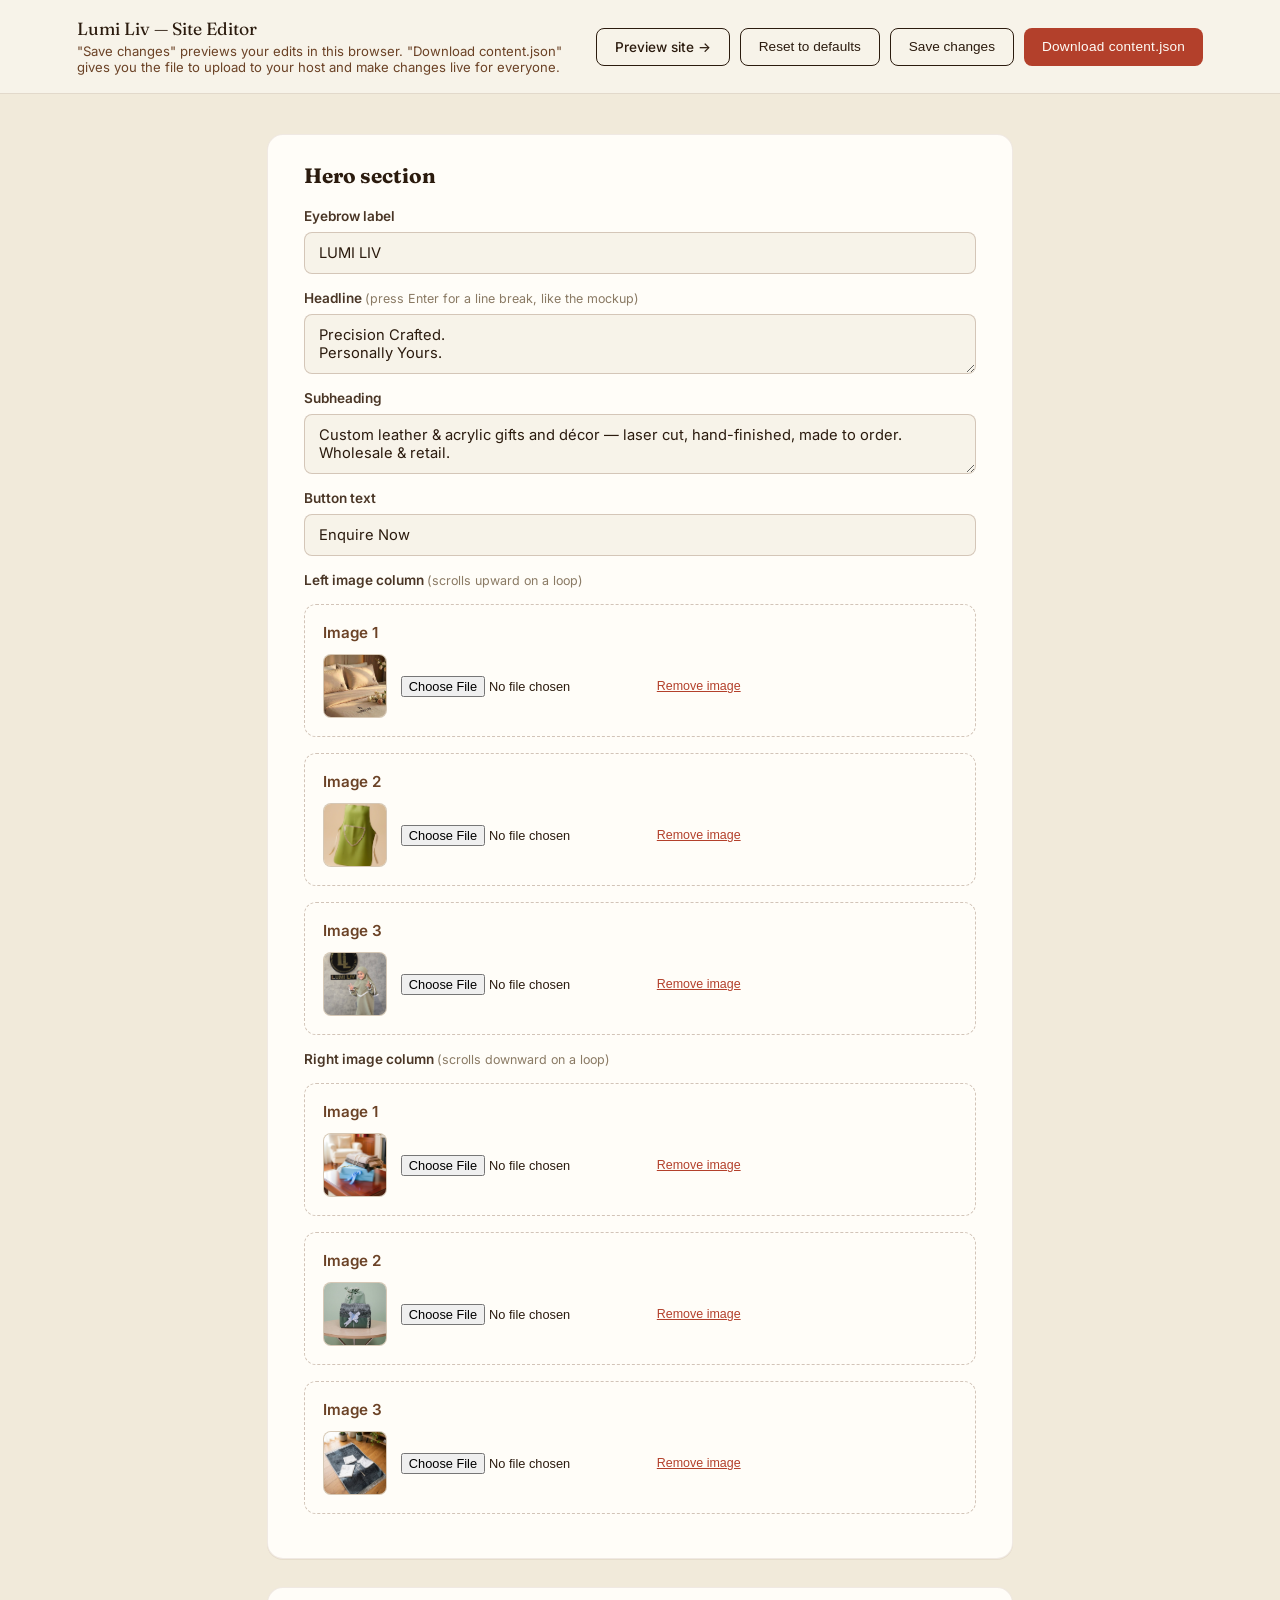
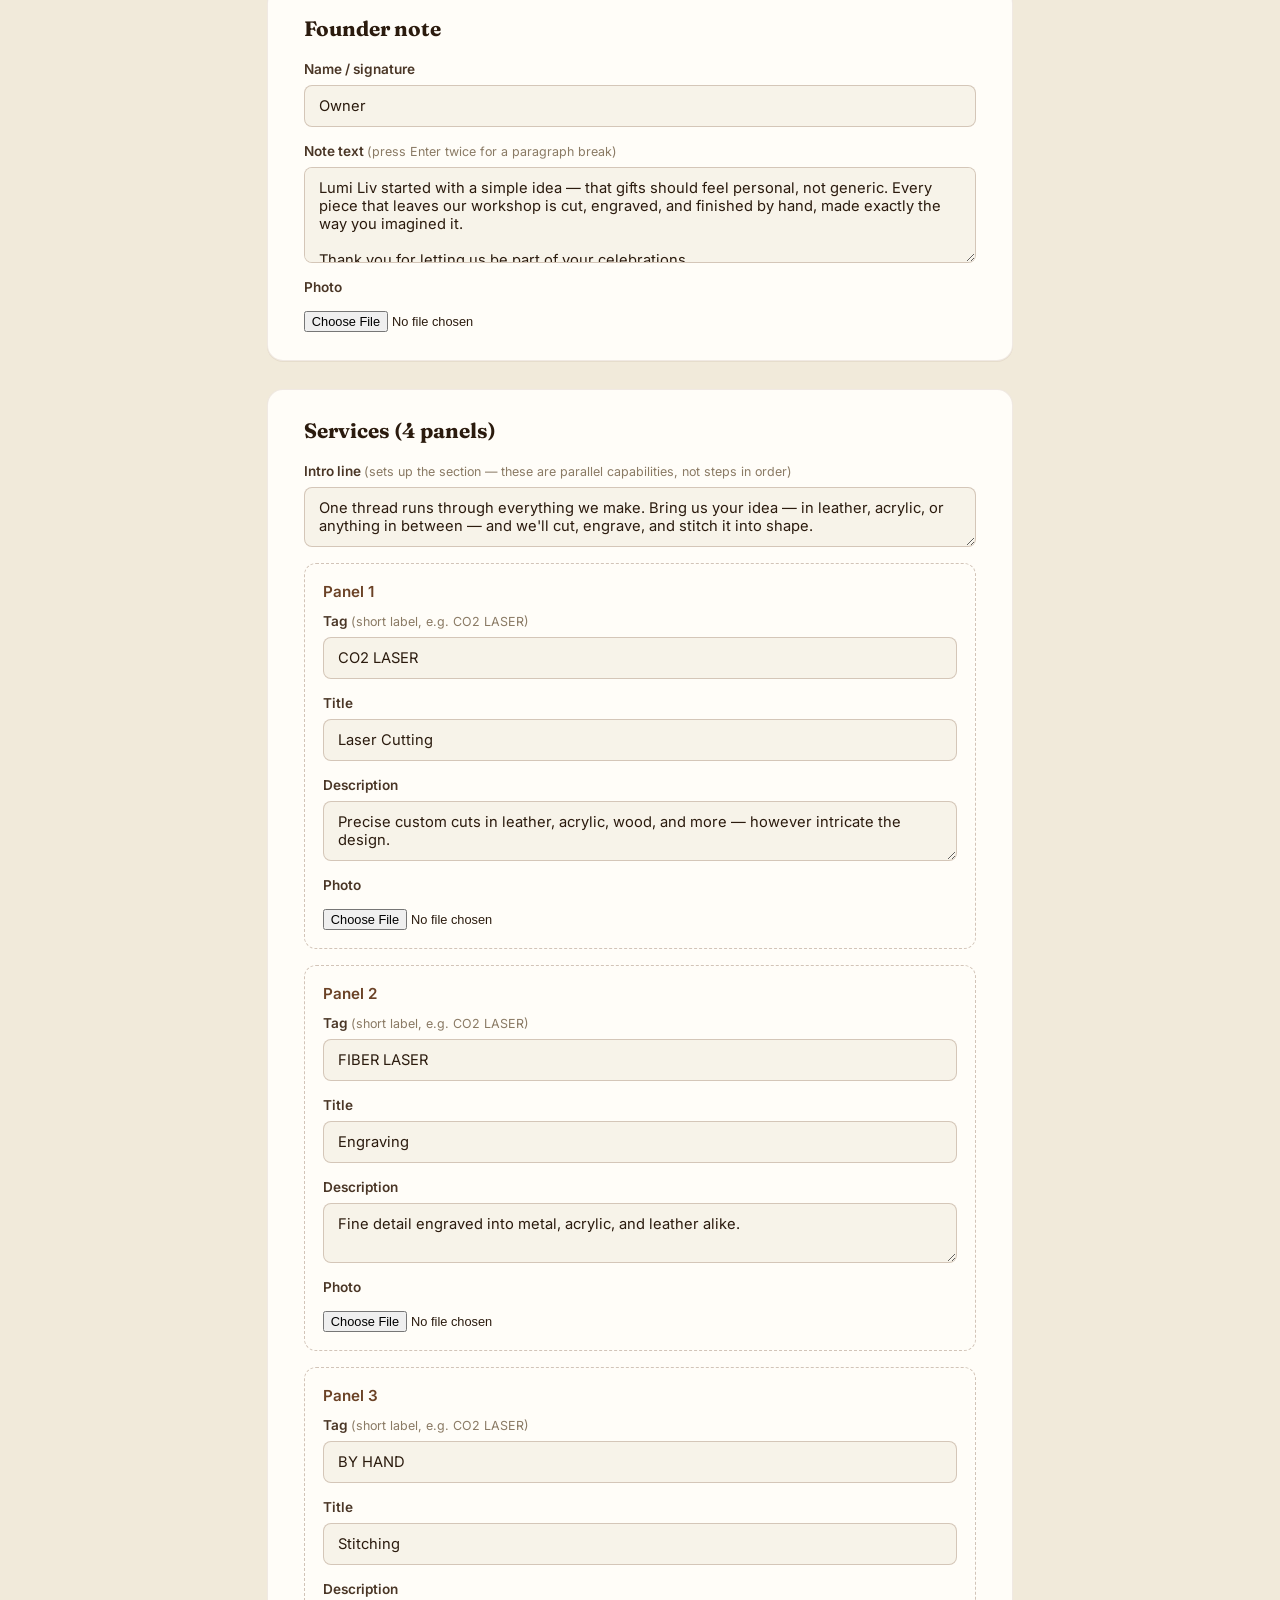
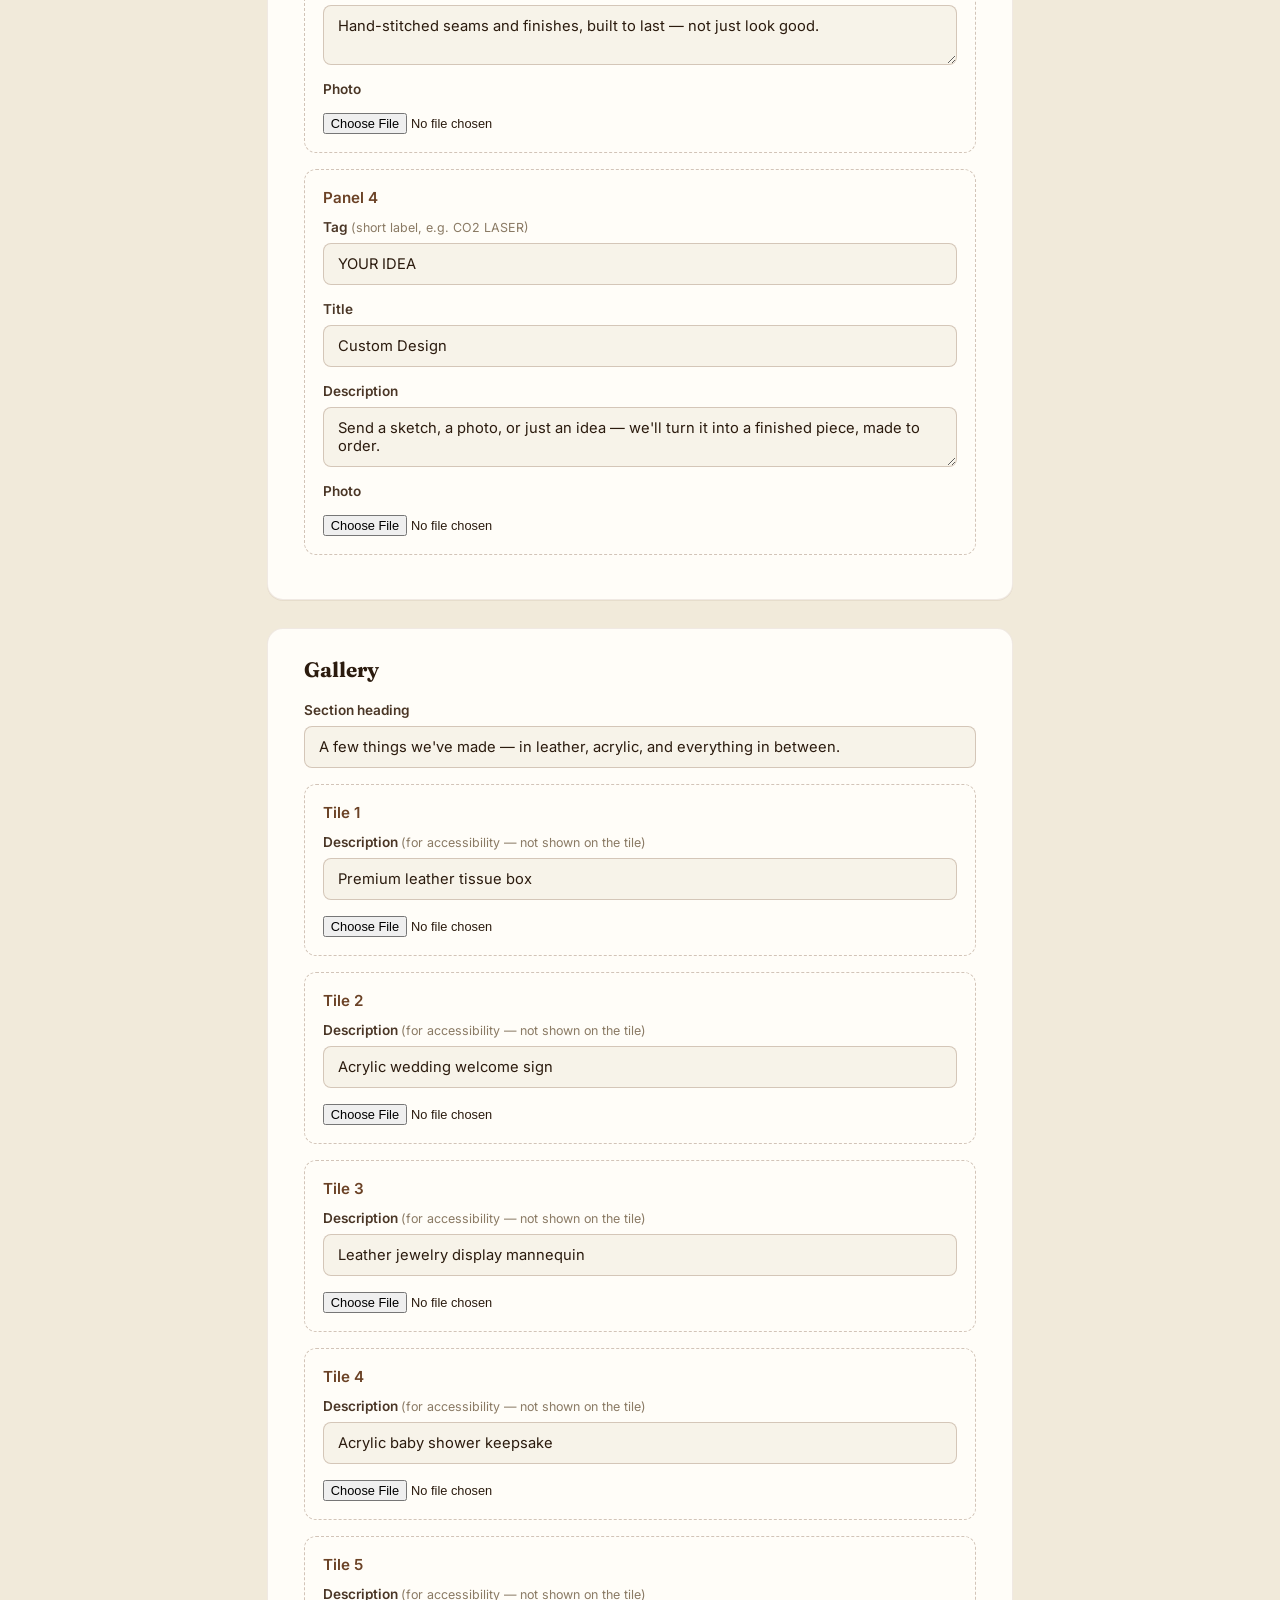
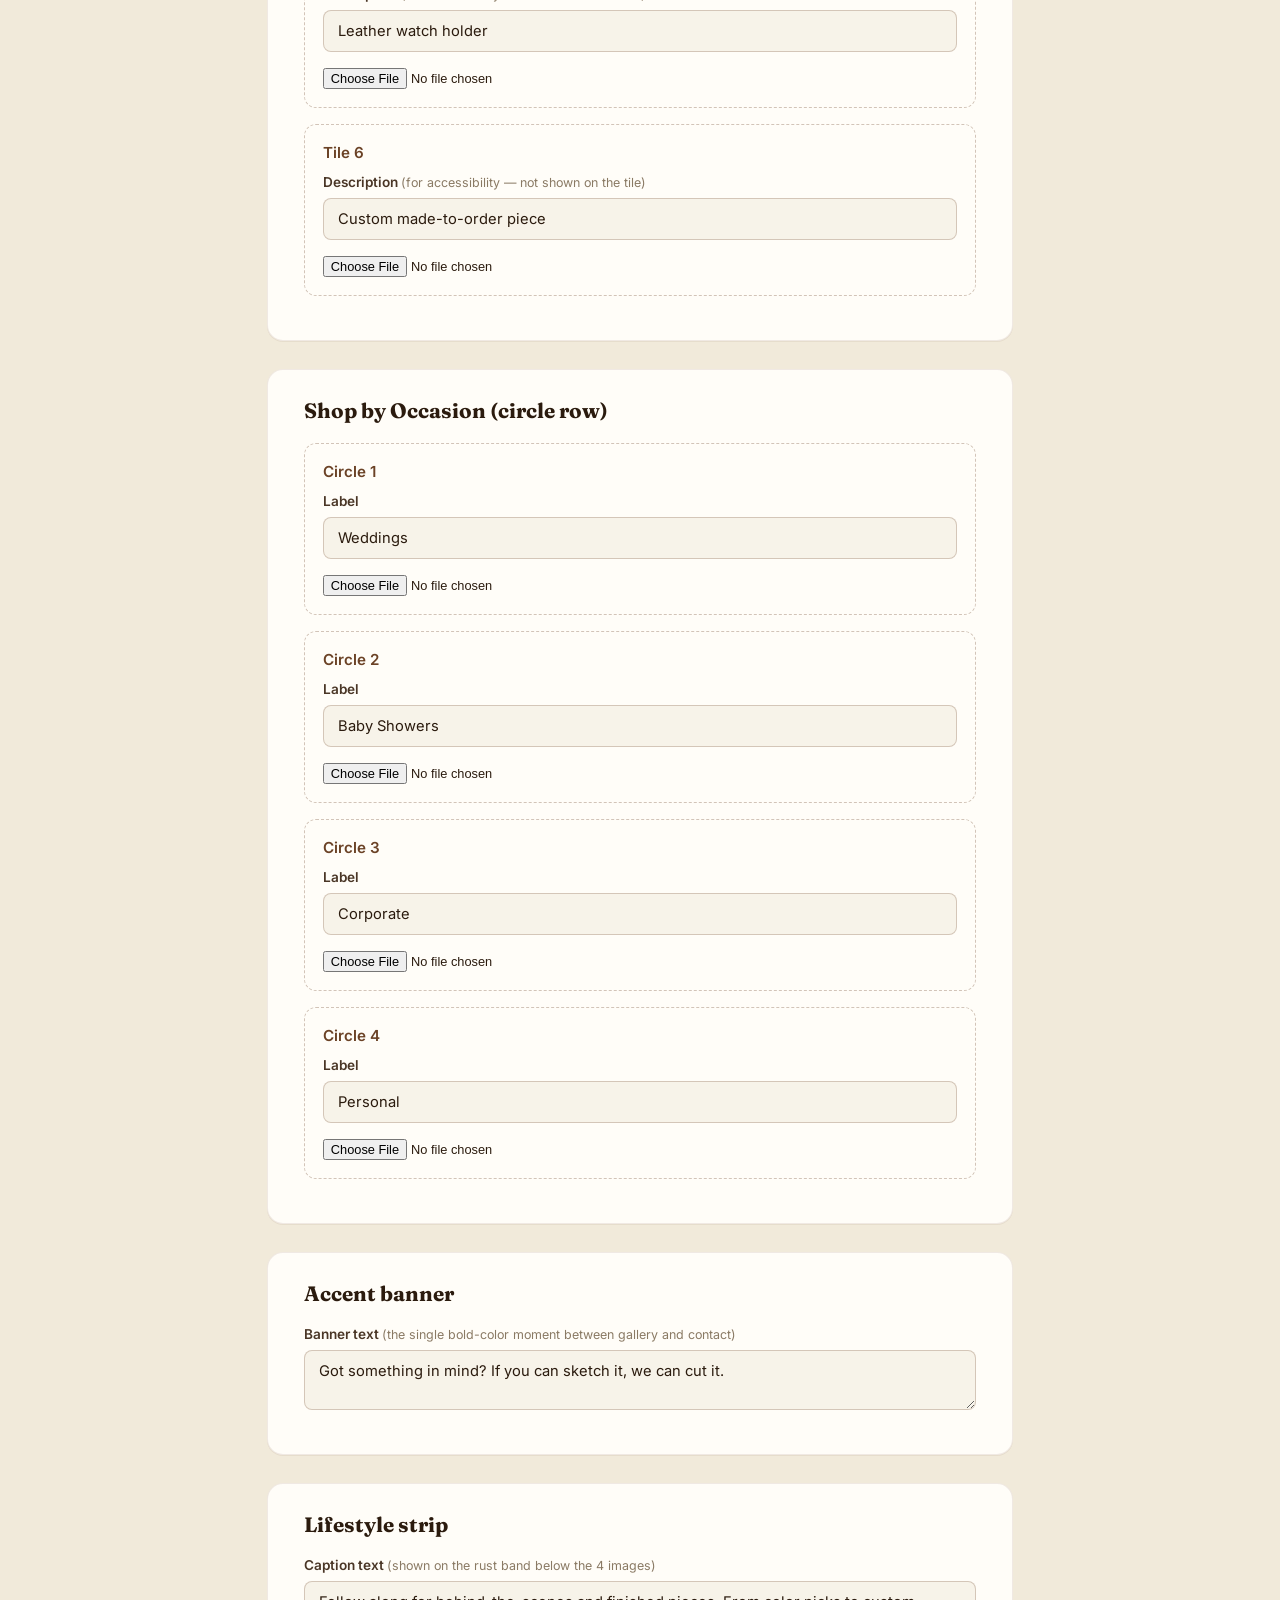
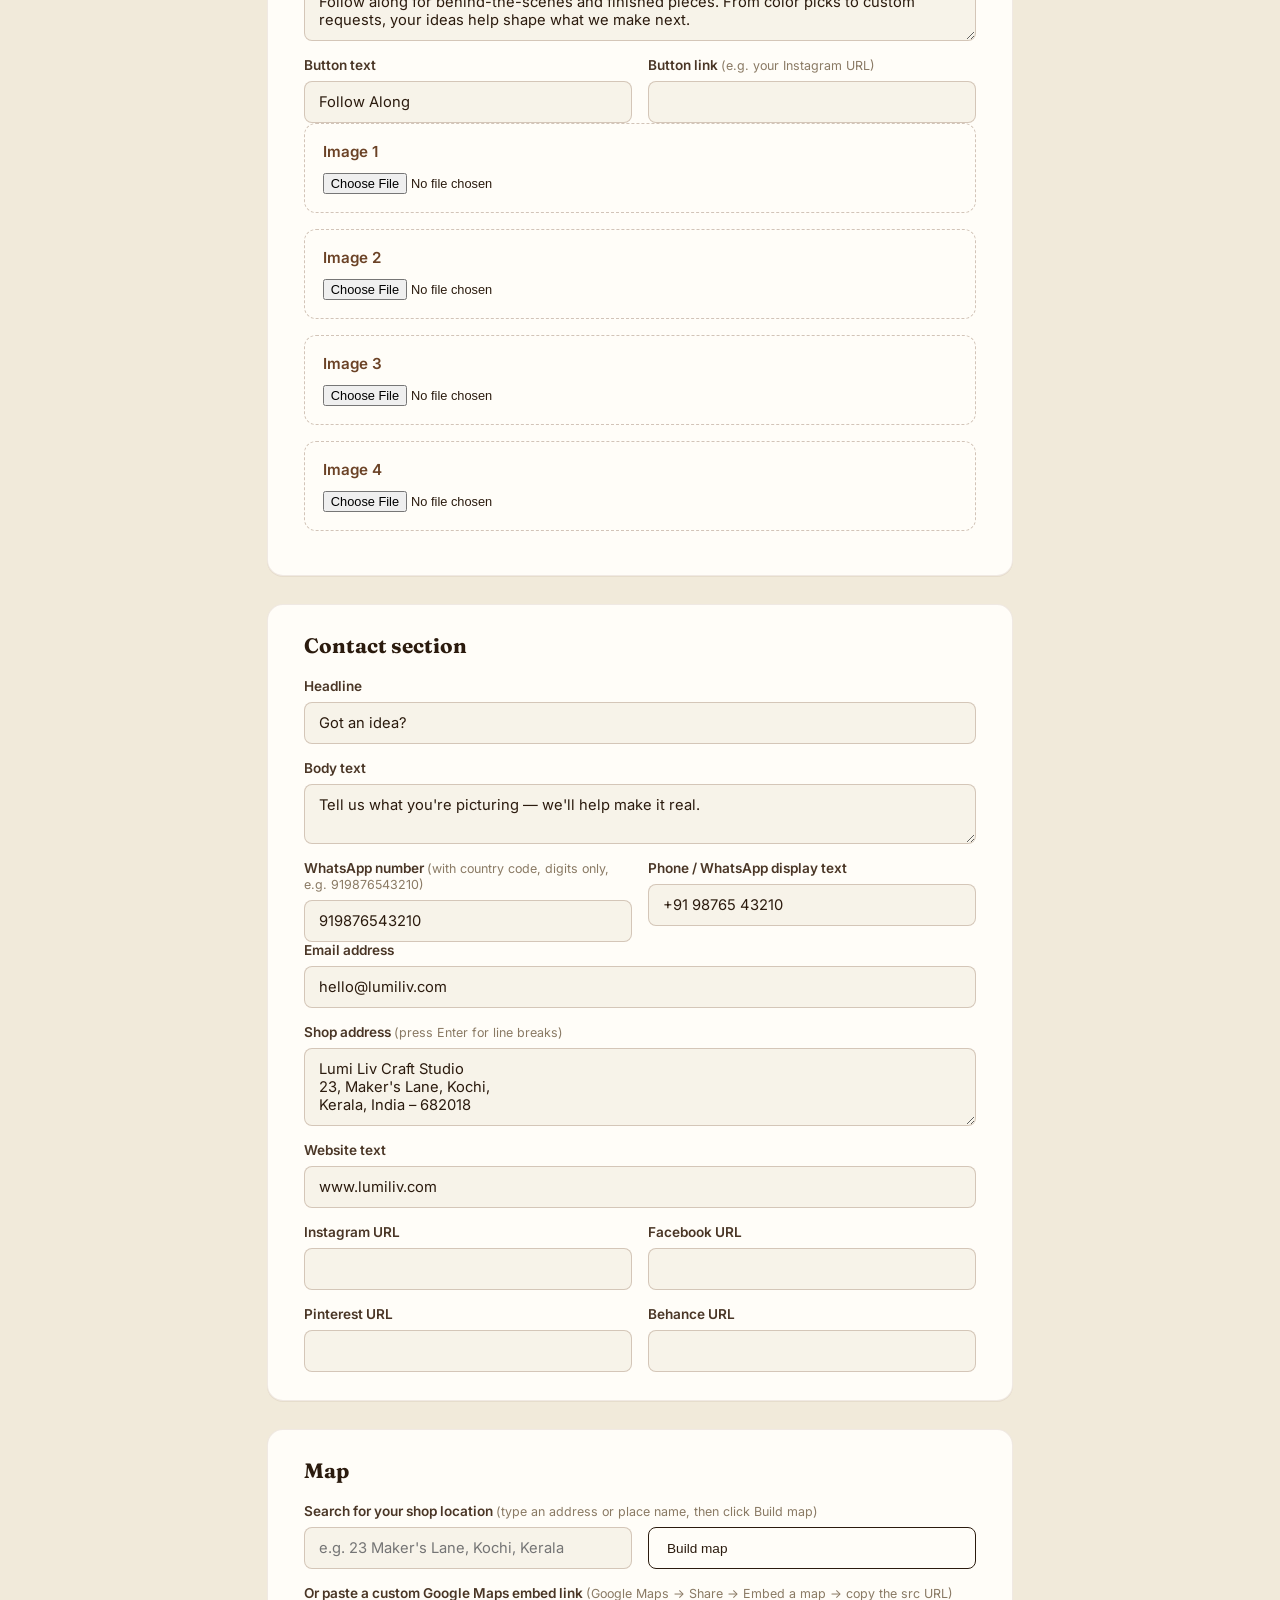
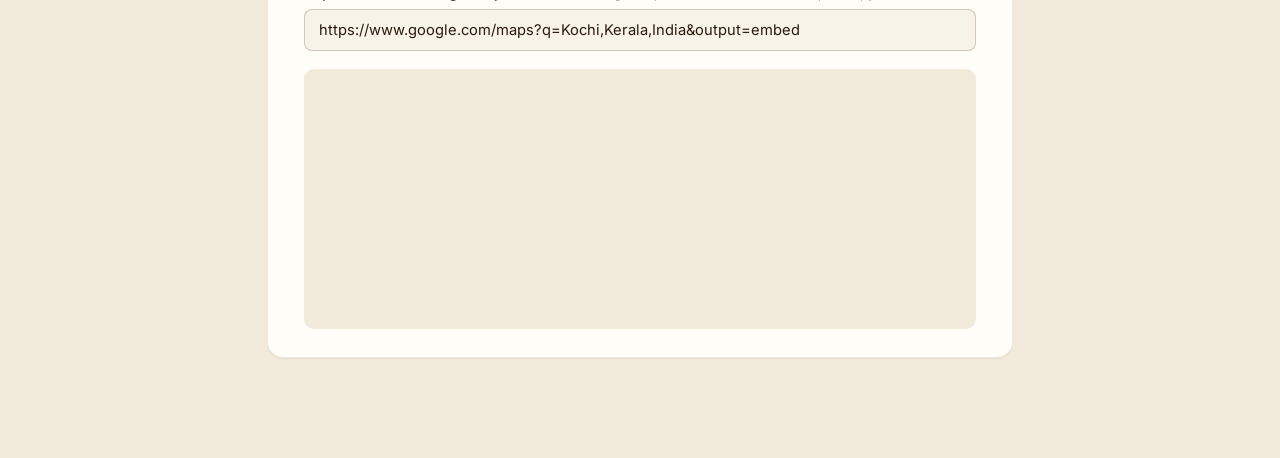
==== commit 328d894f: "Update CSS and JS version in admin.html" ====
--- a/admin.html
+++ b/admin.html
@@ -6,8 +6,8 @@
 <title>Lumi Liv — Site Editor</title>
 <link rel="preconnect" href="https://fonts.googleapis.com">
 <link href="https://fonts.googleapis.com/css2?family=Fraunces:wght@600;700&family=Inter:wght@400;500;600&family=JetBrains+Mono:wght@500&display=swap" rel="stylesheet">
-<link rel="stylesheet" href="css/style.css?v=11">
-<link rel="stylesheet" href="css/admin.css?v=11">
+<link rel="stylesheet" href="css/style.css?v=12">
+<link rel="stylesheet" href="css/admin.css?v=12">
 </head>
 <body class="admin-body">
 
@@ -151,6 +151,6 @@
 
 </main>
 
-<script src="js/admin.js?v=11"></script>
+<script src="js/admin.js?v=12"></script>
 </body>
 </html>
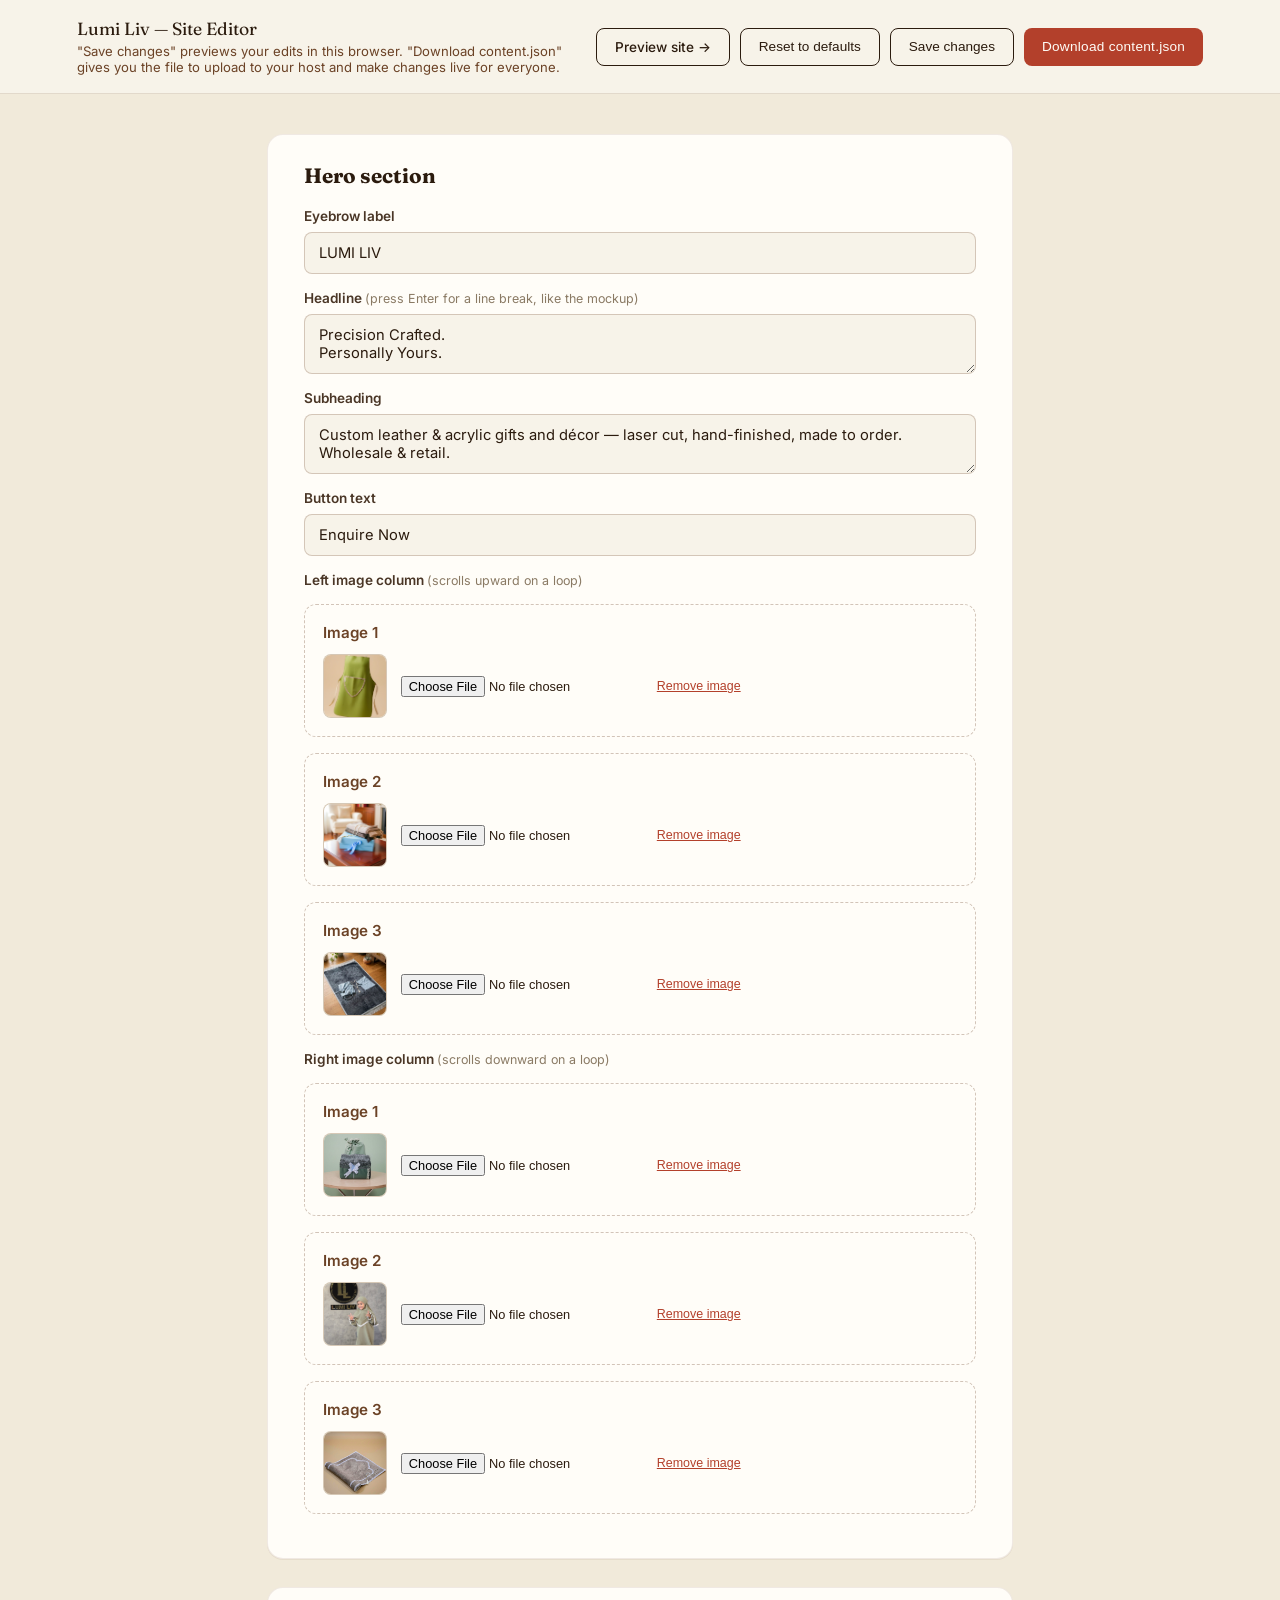
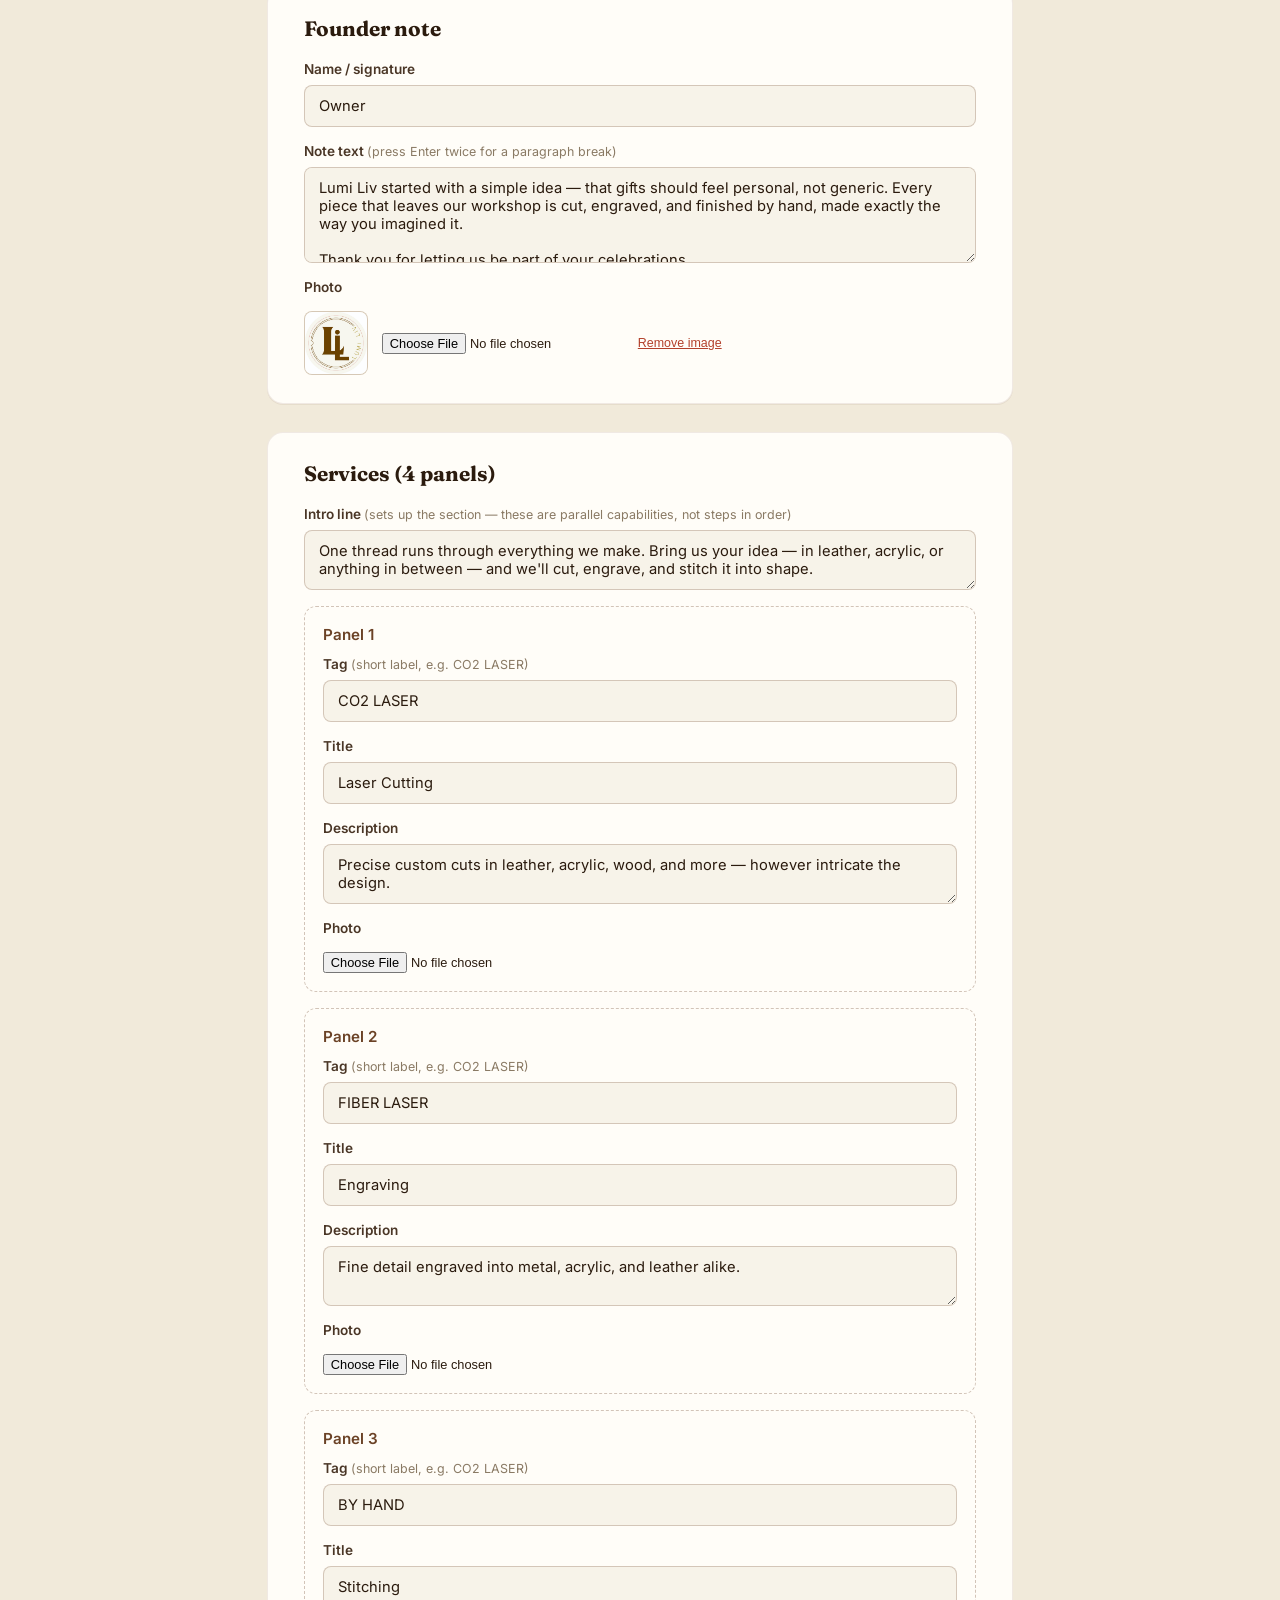
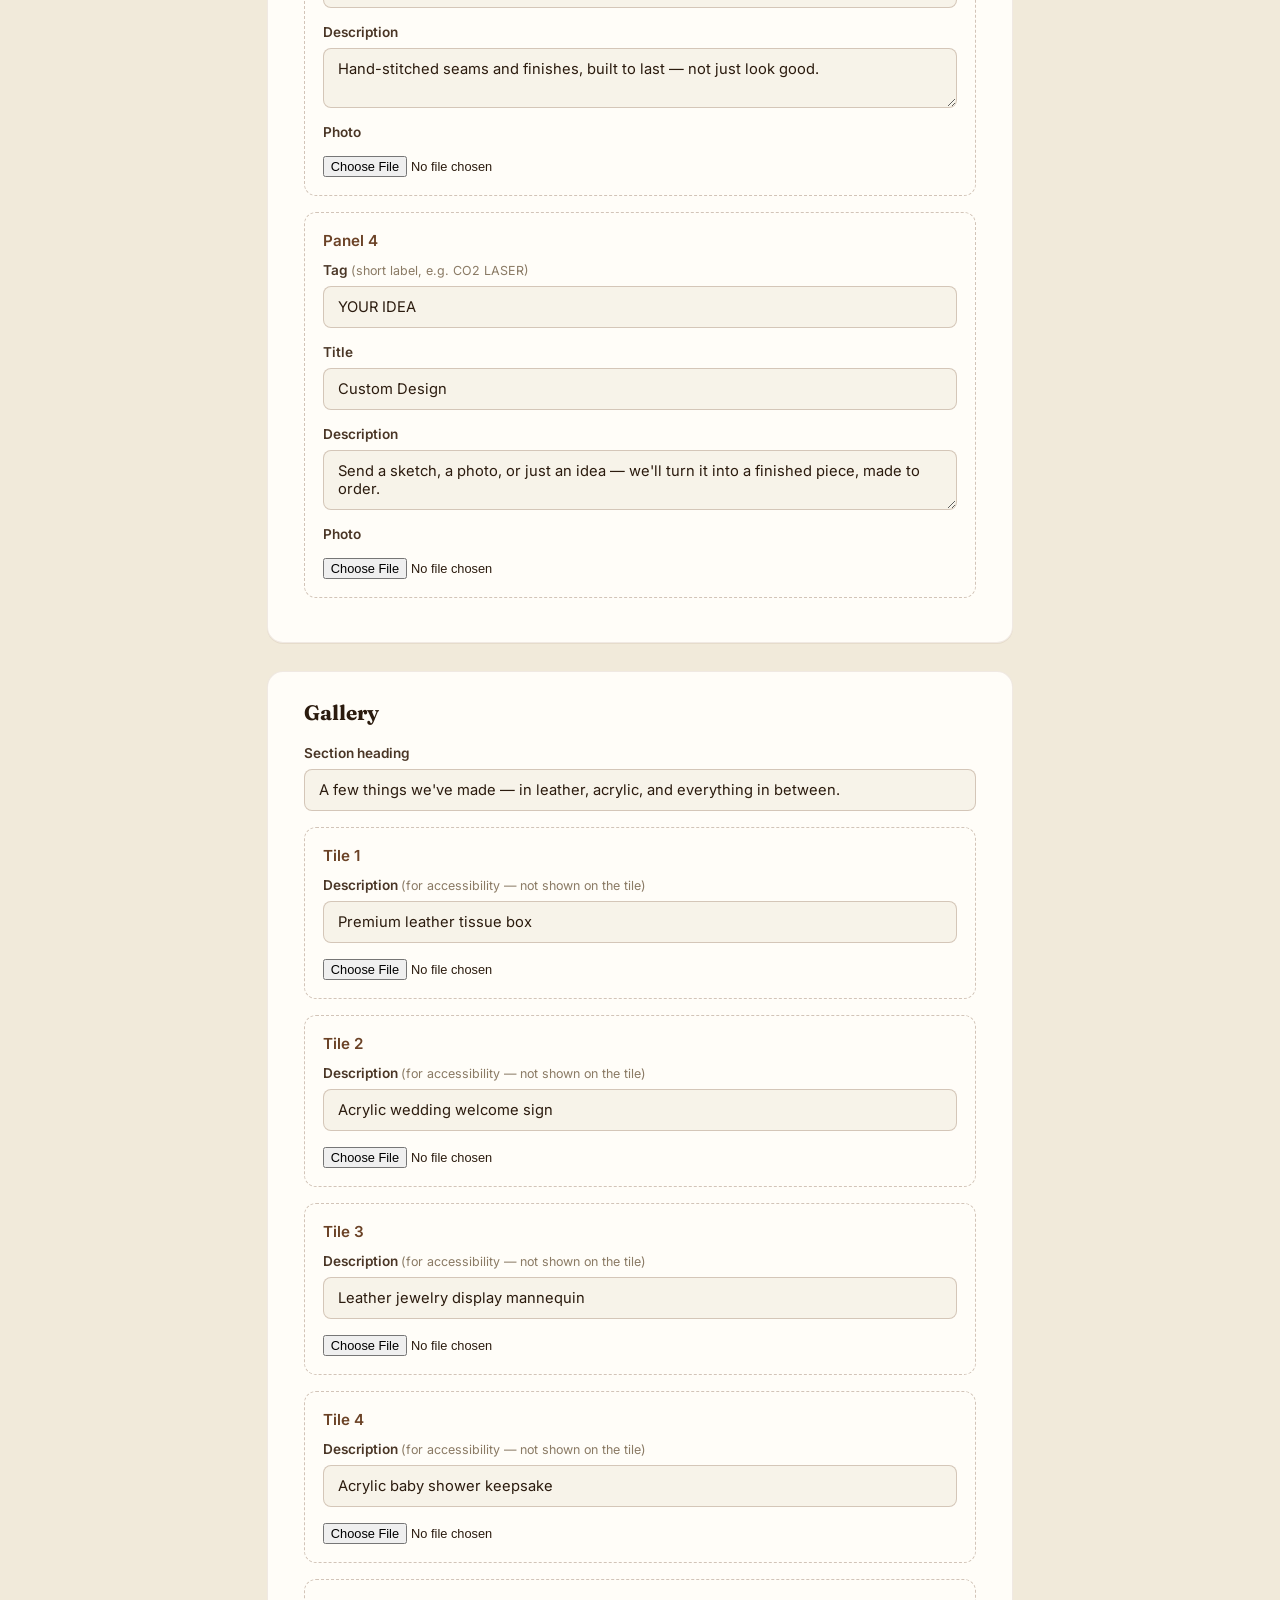
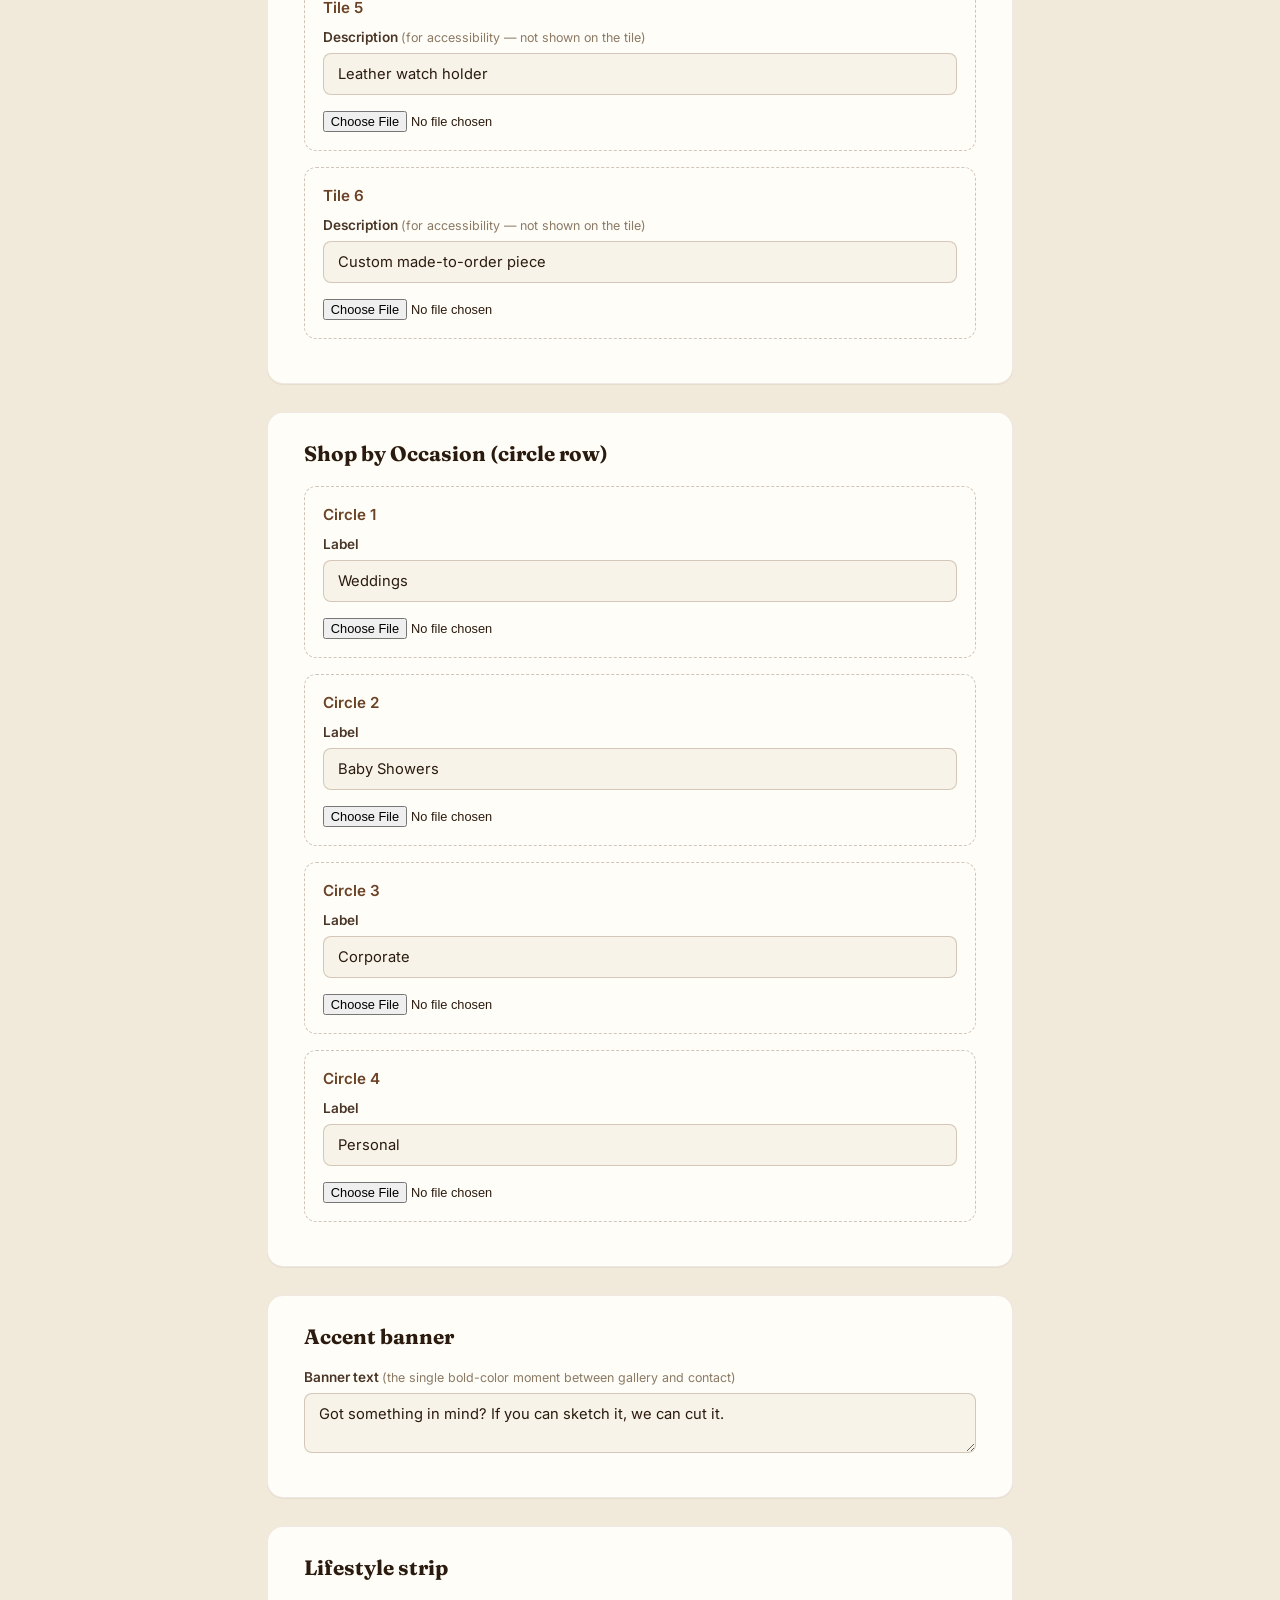
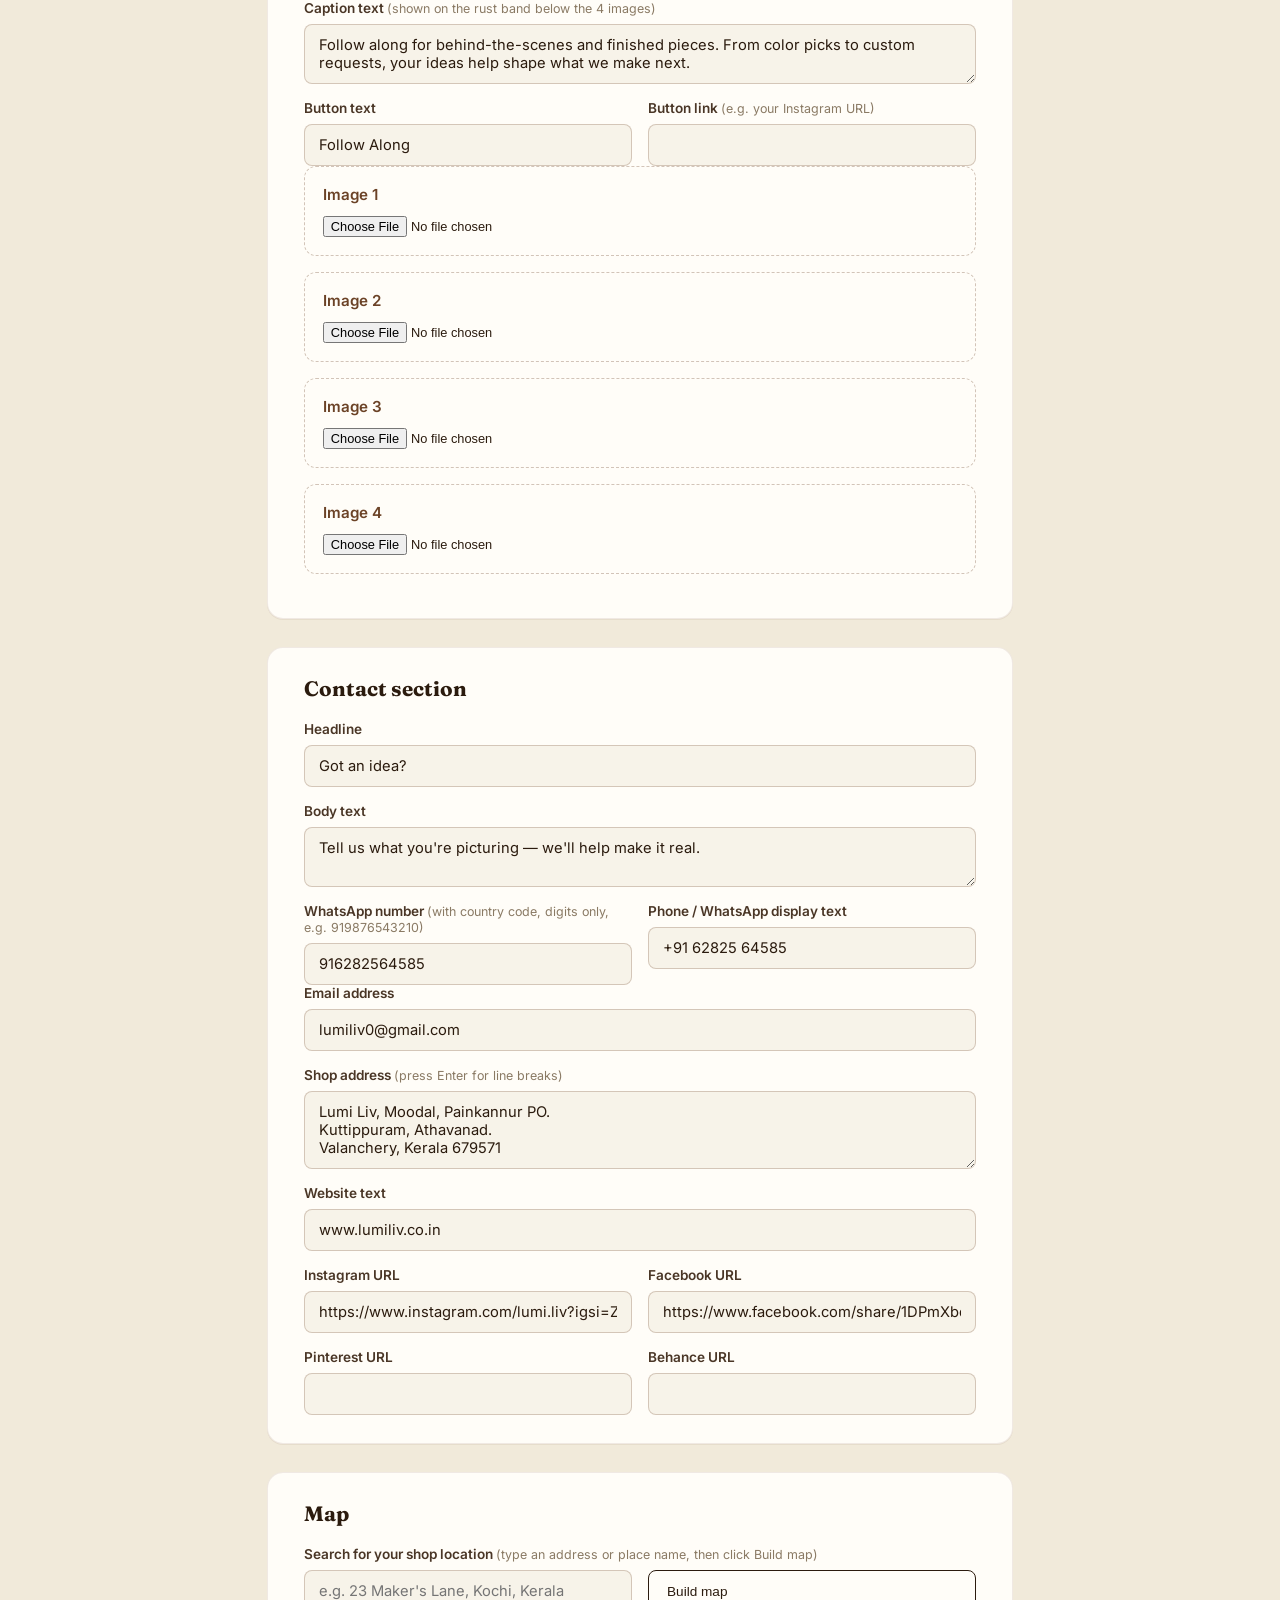
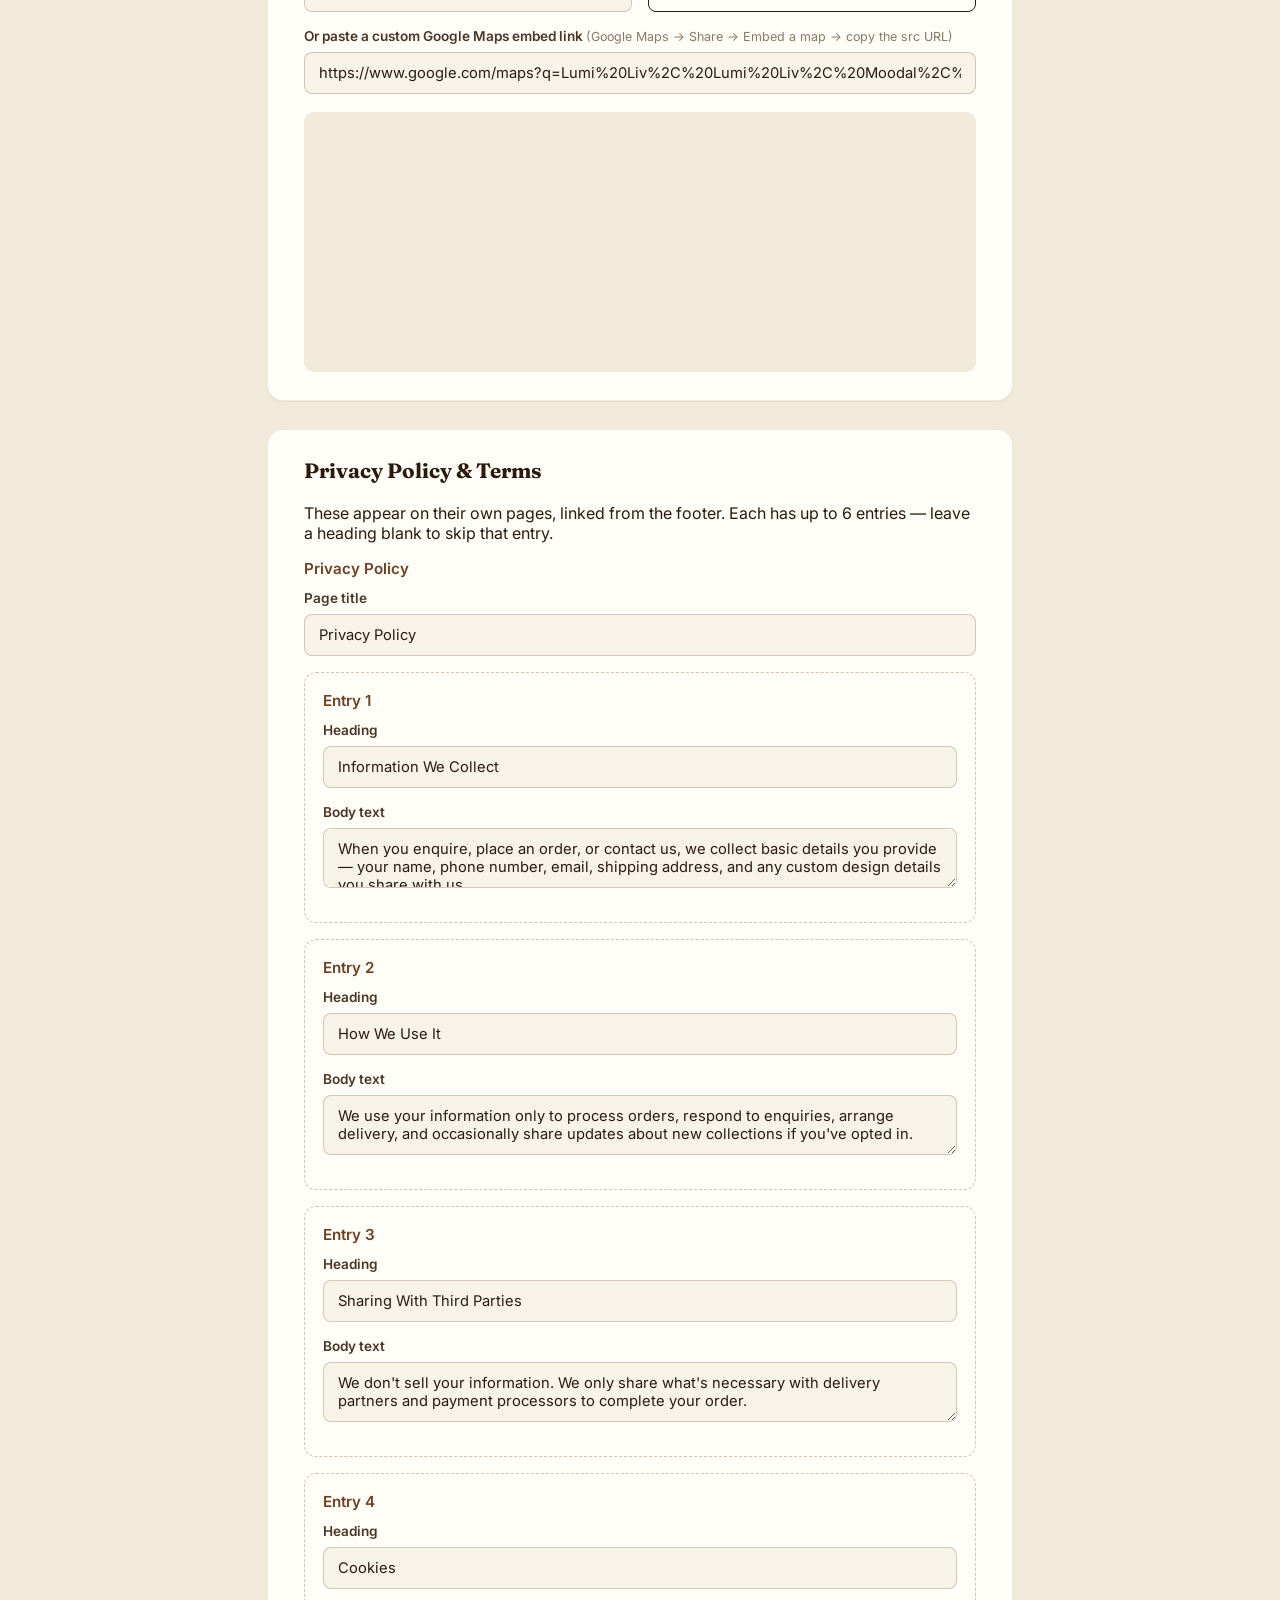
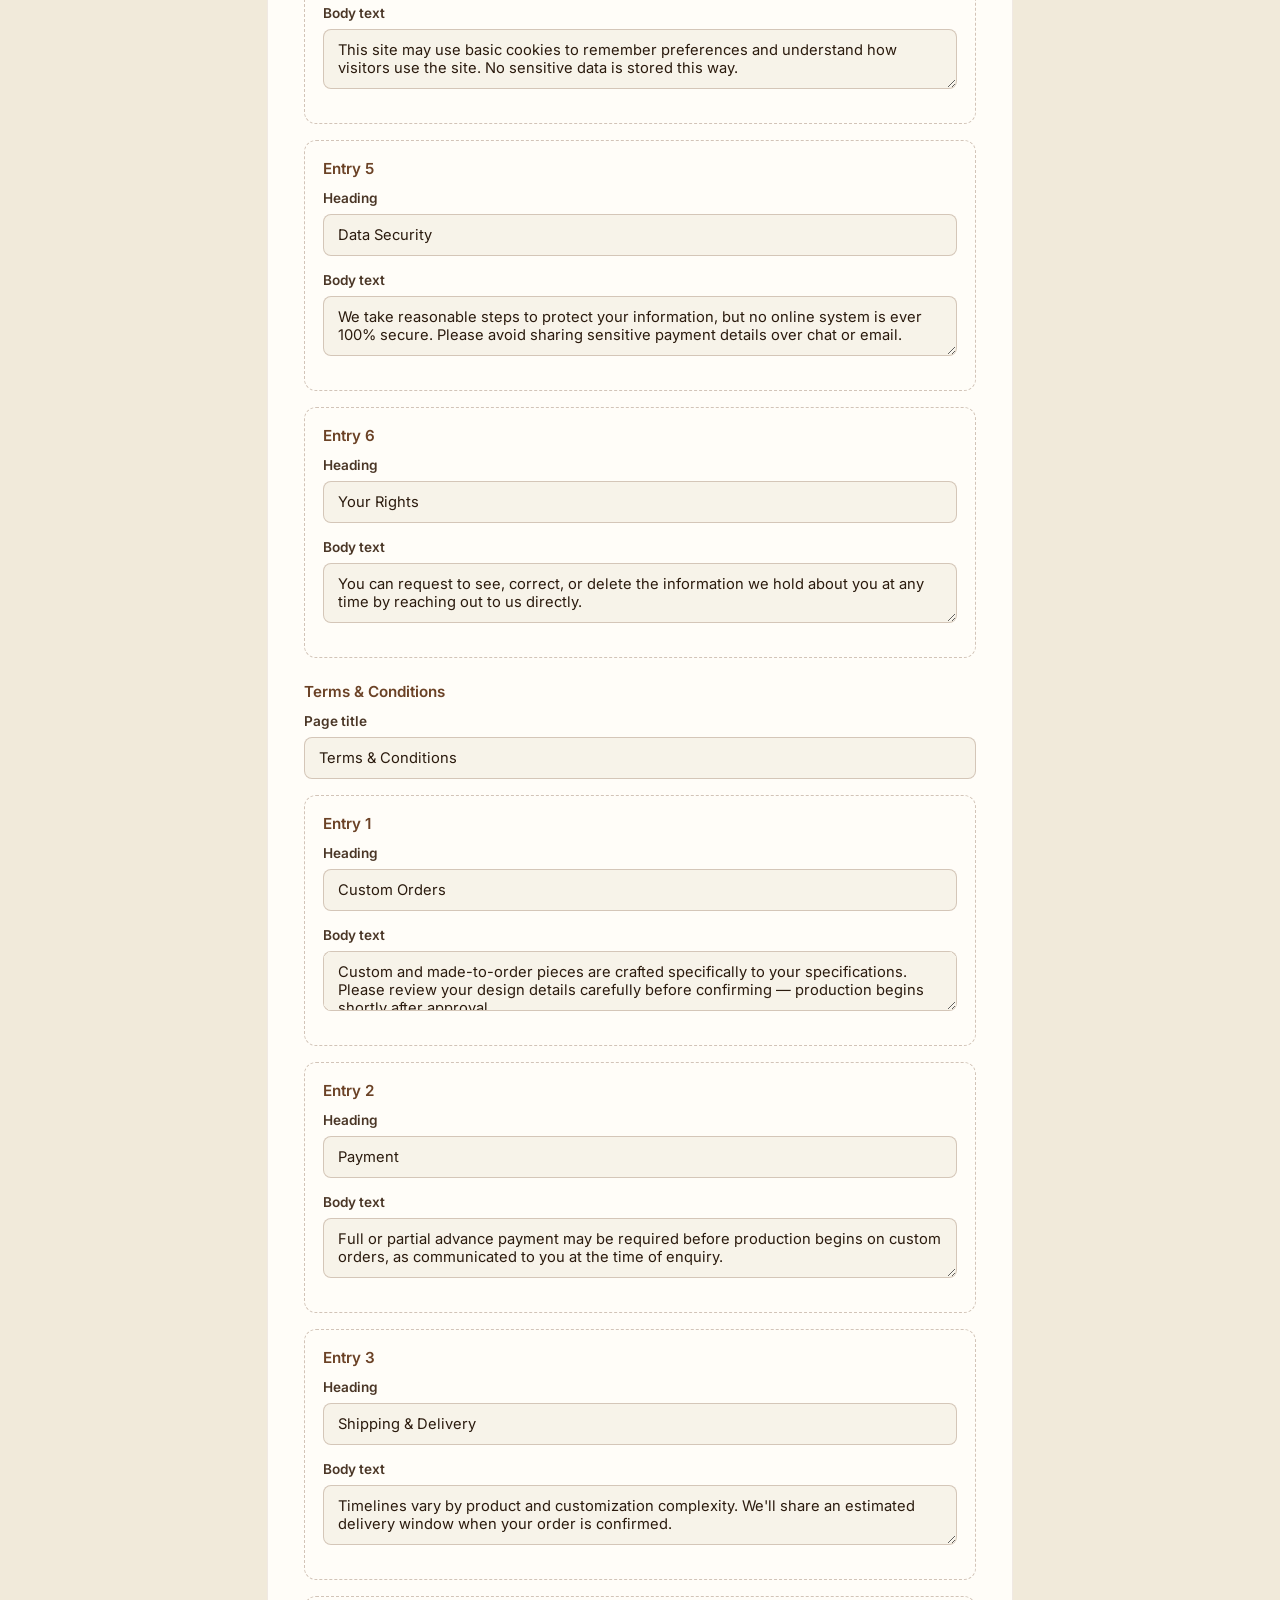
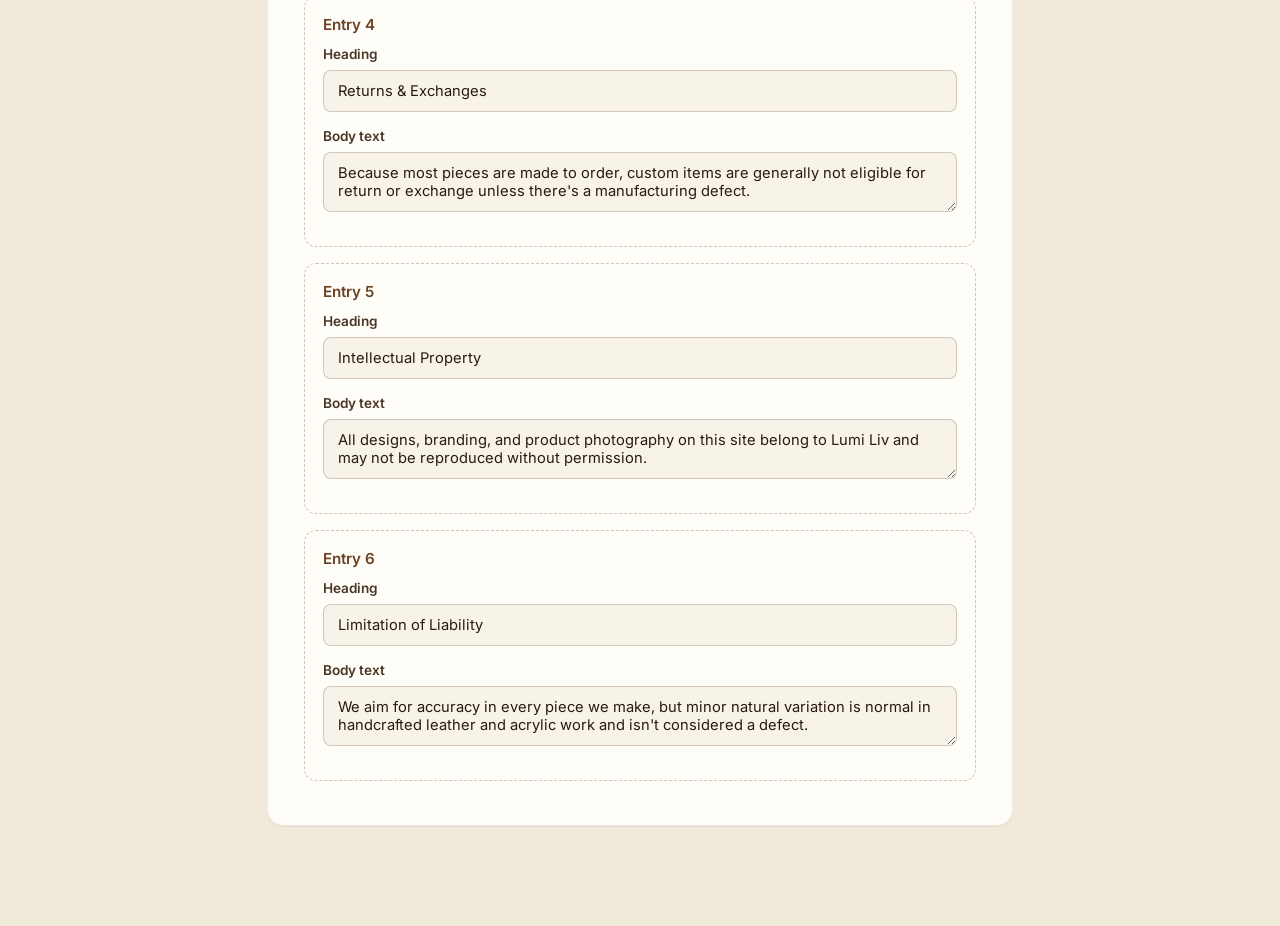
==== commit a314d489: "Add files via upload Brown header/footer, logo in founder section, policy pages" ====
--- a/admin.html
+++ b/admin.html
@@ -6,8 +6,8 @@
 <title>Lumi Liv — Site Editor</title>
 <link rel="preconnect" href="https://fonts.googleapis.com">
 <link href="https://fonts.googleapis.com/css2?family=Fraunces:wght@600;700&family=Inter:wght@400;500;600&family=JetBrains+Mono:wght@500&display=swap" rel="stylesheet">
-<link rel="stylesheet" href="css/style.css?v=12">
-<link rel="stylesheet" href="css/admin.css?v=12">
+<link rel="stylesheet" href="css/style.css?v=13">
+<link rel="stylesheet" href="css/admin.css?v=13">
 </head>
 <body class="admin-body">
 
@@ -149,8 +149,19 @@
     </div>
   </section>
 
+  <section class="admin-card">
+    <h2>Privacy Policy &amp; Terms</h2>
+    <p class="hint" style="margin-bottom:16px; display:block;">These appear on their own pages, linked from the footer. Each has up to 6 entries — leave a heading blank to skip that entry.</p>
+    <h3>Privacy Policy</h3>
+    <label>Page title <input type="text" id="f-privacy-title"></label>
+    <div id="privacy-fields"></div>
+    <h3 style="margin-top:24px;">Terms &amp; Conditions</h3>
+    <label>Page title <input type="text" id="f-terms-title"></label>
+    <div id="terms-fields"></div>
+  </section>
+
 </main>
 
-<script src="js/admin.js?v=12"></script>
+<script src="js/admin.js?v=13"></script>
 </body>
 </html>
--- a/css/style.css
+++ b/css/style.css
@@ -90,8 +90,8 @@
   font-family: "PlomPraeng", var(--serif);
   font-weight: 400;
   letter-spacing: 0.04em;
-  font-size: 1.3rem;
-  color: var(--brown-ink);
+  font-size: 1.5rem;
+  color: var(--cream);
   pointer-events: auto;
 }
 .site-nav .nav-cta {
@@ -100,14 +100,14 @@
   font-weight: 500;
   letter-spacing: 0.03em;
   background: transparent;
-  color: var(--brown-ink);
-  border: 1.5px solid var(--brown-ink);
+  color: var(--cream);
+  border: 1.5px solid var(--cream);
   padding: 9px 22px;
   border-radius: var(--radius-pill);
   text-decoration: none;
   transition: background 0.3s ease, color 0.3s ease, border-color 0.3s ease;
 }
-.site-nav .nav-cta:hover { background: var(--brown-ink); color: var(--white); }
+.site-nav .nav-cta:hover { background: var(--cream); color: var(--brown); }
 
 /* ===== Hero — split layout with looping image columns ===== */
 .hero {
@@ -563,33 +563,24 @@
   display: grid;
   grid-template-columns: 1fr auto 1fr;
   align-items: center;
-  background: transparent;
-  border-bottom: 1px solid transparent;
-  transition: transform 0.4s cubic-bezier(.4,0,.2,1), background 0.35s ease, border-color 0.35s ease;
-}
-.site-nav.nav-hidden { transform: translateY(-110%); }
-.site-nav.nav-solid {
   background: var(--brown);
   border-bottom: 1px solid rgba(0,0,0,0.15);
-}
-.site-nav.nav-solid .brand { color: var(--cream); }
-.site-nav.nav-solid .nav-pill { color: var(--cream); border-color: var(--cream); }
-.site-nav.nav-solid .nav-pill:hover { background: var(--cream); color: var(--brown); }
-.site-nav.nav-solid .nav-cta { color: var(--cream); border-color: var(--cream); }
-.site-nav.nav-solid .nav-cta:hover { background: var(--cream); color: var(--brown); }
+  transition: transform 0.4s cubic-bezier(.4,0,.2,1);
+}
+.site-nav.nav-hidden { transform: translateY(-110%); }
 .nav-links { display: flex; gap: 10px; pointer-events: auto; }
 .nav-pill {
   font-size: 0.82rem;
   font-weight: 500;
-  color: var(--brown-ink);
-  border: 1.5px solid var(--brown-ink);
+  color: var(--cream);
+  border: 1.5px solid var(--cream);
   padding: 9px 20px;
   border-radius: var(--radius-pill);
   text-decoration: none;
   transition: background 0.3s ease, color 0.3s ease, border-color 0.3s ease;
 }
-.nav-pill:hover { background: var(--brown-ink); color: var(--white); }
-.site-nav .brand { text-align: center; font-size: 1.3rem; transition: color 0.3s ease; }
+.nav-pill:hover { background: var(--cream); color: var(--brown); }
+.site-nav .brand { text-align: center; transition: color 0.3s ease; }
 .site-nav .nav-cta { justify-self: end; }
 @media (max-width: 760px) {
   .nav-links { display: none; }
@@ -633,20 +624,54 @@
   margin-bottom: 28px !important;
 }
 .founder-photo {
-  aspect-ratio: 4/5;
-  border-radius: var(--radius);
-  overflow: hidden;
-  background: var(--cream-deep);
-  border: 1px solid rgba(107,66,38,0.15);
-}
-.founder-photo img { width: 100%; height: 100%; object-fit: cover; }
+  position: relative;
+  display: flex;
+  align-items: center;
+  justify-content: center;
+  min-height: 380px;
+}
+.founder-photo img {
+  width: min(72%, 340px);
+  aspect-ratio: 1/1;
+  object-fit: contain;
+  border-radius: 50%;
+  box-shadow: 0 30px 60px -18px rgba(43,27,14,0.4), 0 10px 24px -10px rgba(43,27,14,0.28);
+  position: relative;
+  z-index: 2;
+}
 .founder-photo .placeholder {
-  width: 100%; height: 100%;
+  width: min(72%, 340px);
+  aspect-ratio: 1/1;
+  border-radius: 50%;
   display: flex; align-items: center; justify-content: center;
   color: var(--brown);
   font-family: var(--serif);
   text-align: center;
   padding: 20px;
+  background: var(--cream-deep);
+  box-shadow: 0 30px 60px -18px rgba(43,27,14,0.35);
+  position: relative;
+  z-index: 2;
+}
+.founder-glitter {
+  position: absolute;
+  border-radius: 50%;
+  background: radial-gradient(circle, var(--gold) 0%, rgba(166,146,61,0) 70%);
+  opacity: 0.35;
+  pointer-events: none;
+  animation: glitterTwinkle 4.5s ease-in-out infinite;
+}
+.founder-glitter:nth-child(1) { width: 26px; height: 26px; top: 8%; left: 12%; animation-delay: 0s; }
+.founder-glitter:nth-child(2) { width: 14px; height: 14px; top: 18%; right: 10%; animation-delay: 0.8s; }
+.founder-glitter:nth-child(3) { width: 34px; height: 34px; bottom: 12%; left: 6%; animation-delay: 1.6s; }
+.founder-glitter:nth-child(4) { width: 18px; height: 18px; bottom: 6%; right: 16%; animation-delay: 2.3s; }
+.founder-glitter:nth-child(5) { width: 10px; height: 10px; top: 46%; right: 2%; animation-delay: 3.1s; }
+@keyframes glitterTwinkle {
+  0%, 100% { opacity: 0.15; transform: scale(0.85); }
+  50% { opacity: 0.4; transform: scale(1.1); }
+}
+@media (prefers-reduced-motion: reduce) {
+  .founder-glitter { animation: none; opacity: 0.25; }
 }
 @media (max-width: 860px) {
   .founder-grid { grid-template-columns: 1fr; }
@@ -716,9 +741,9 @@
 
 /* ===== Expanded footer ===== */
 .site-footer-expanded {
-  background: var(--cream);
+  background: var(--brown);
   padding: 70px var(--gutter) 30px;
-  border-top: 1px solid rgba(107,66,38,0.15);
+  border-top: 1px solid rgba(0,0,0,0.15);
 }
 .footer-grid {
   max-width: var(--container);
@@ -734,19 +759,20 @@
   color: var(--rust);
   margin: 0 0 16px;
 }
-.footer-col p { font-size: 0.9rem; line-height: 1.6; color: #4A3626; margin: 0 0 18px; max-width: 320px; }
+.footer-col p { font-size: 0.9rem; line-height: 1.6; color: var(--cream); opacity: 0.85; margin: 0 0 18px; max-width: 320px; }
 .footer-col a {
   display: block;
   font-size: 0.9rem;
-  color: var(--brown-ink);
+  color: var(--cream);
   text-decoration: none;
   margin-bottom: 10px;
 }
-.footer-col a:hover { color: var(--rust); }
-.newsletter-form { display: flex; max-width: 320px; border: 1.5px solid var(--brown-ink); border-radius: var(--radius-pill); overflow: hidden; }
+.footer-col a:hover { color: var(--gold); }
+.newsletter-form { display: flex; max-width: 320px; border: 1.5px solid var(--cream); border-radius: var(--radius-pill); overflow: hidden; }
 .newsletter-form input {
-  flex: 1; border: none; background: transparent; padding: 12px 16px; font-family: var(--sans); font-size: 0.88rem; color: var(--brown-ink);
-}
+  flex: 1; border: none; background: transparent; padding: 12px 16px; font-family: var(--sans); font-size: 0.88rem; color: var(--cream);
+}
+.newsletter-form input::placeholder { color: var(--cream); opacity: 0.6; }
 .newsletter-form input:focus { outline: none; }
 .newsletter-form button {
   border: none; background: var(--rust); color: var(--white);
@@ -755,21 +781,26 @@
 #footer-socials { display: flex; gap: 10px; }
 #footer-socials a {
   width: 34px; height: 34px; border-radius: 50%;
-  border: 1.5px solid var(--brown-ink);
+  border: 1.5px solid var(--cream);
+  color: var(--cream);
   display: flex; align-items: center; justify-content: center;
   text-decoration: none; font-size: 0.72rem;
   transition: background 0.3s ease, color 0.3s ease;
 }
-#footer-socials a:hover { background: var(--brown-ink); color: var(--white); }
+#footer-socials a:hover { background: var(--cream); color: var(--brown); }
 .footer-bottom {
   max-width: var(--container);
   margin: 50px auto 0;
   padding-top: 24px;
-  border-top: 1px solid rgba(107,66,38,0.12);
+  border-top: 1px solid rgba(247,243,233,0.15);
   font-size: 0.8rem;
-  color: var(--brown);
+  color: var(--cream);
+  opacity: 0.75;
   text-align: center;
 }
+.footer-legal { display: flex; gap: 18px; justify-content: center; margin-top: 10px; }
+.footer-legal a { color: var(--cream); opacity: 0.8; text-decoration: none; font-size: 0.8rem; }
+.footer-legal a:hover { opacity: 1; text-decoration: underline; }
 @media (max-width: 760px) {
   .footer-grid { grid-template-columns: 1fr; gap: 36px; }
 }
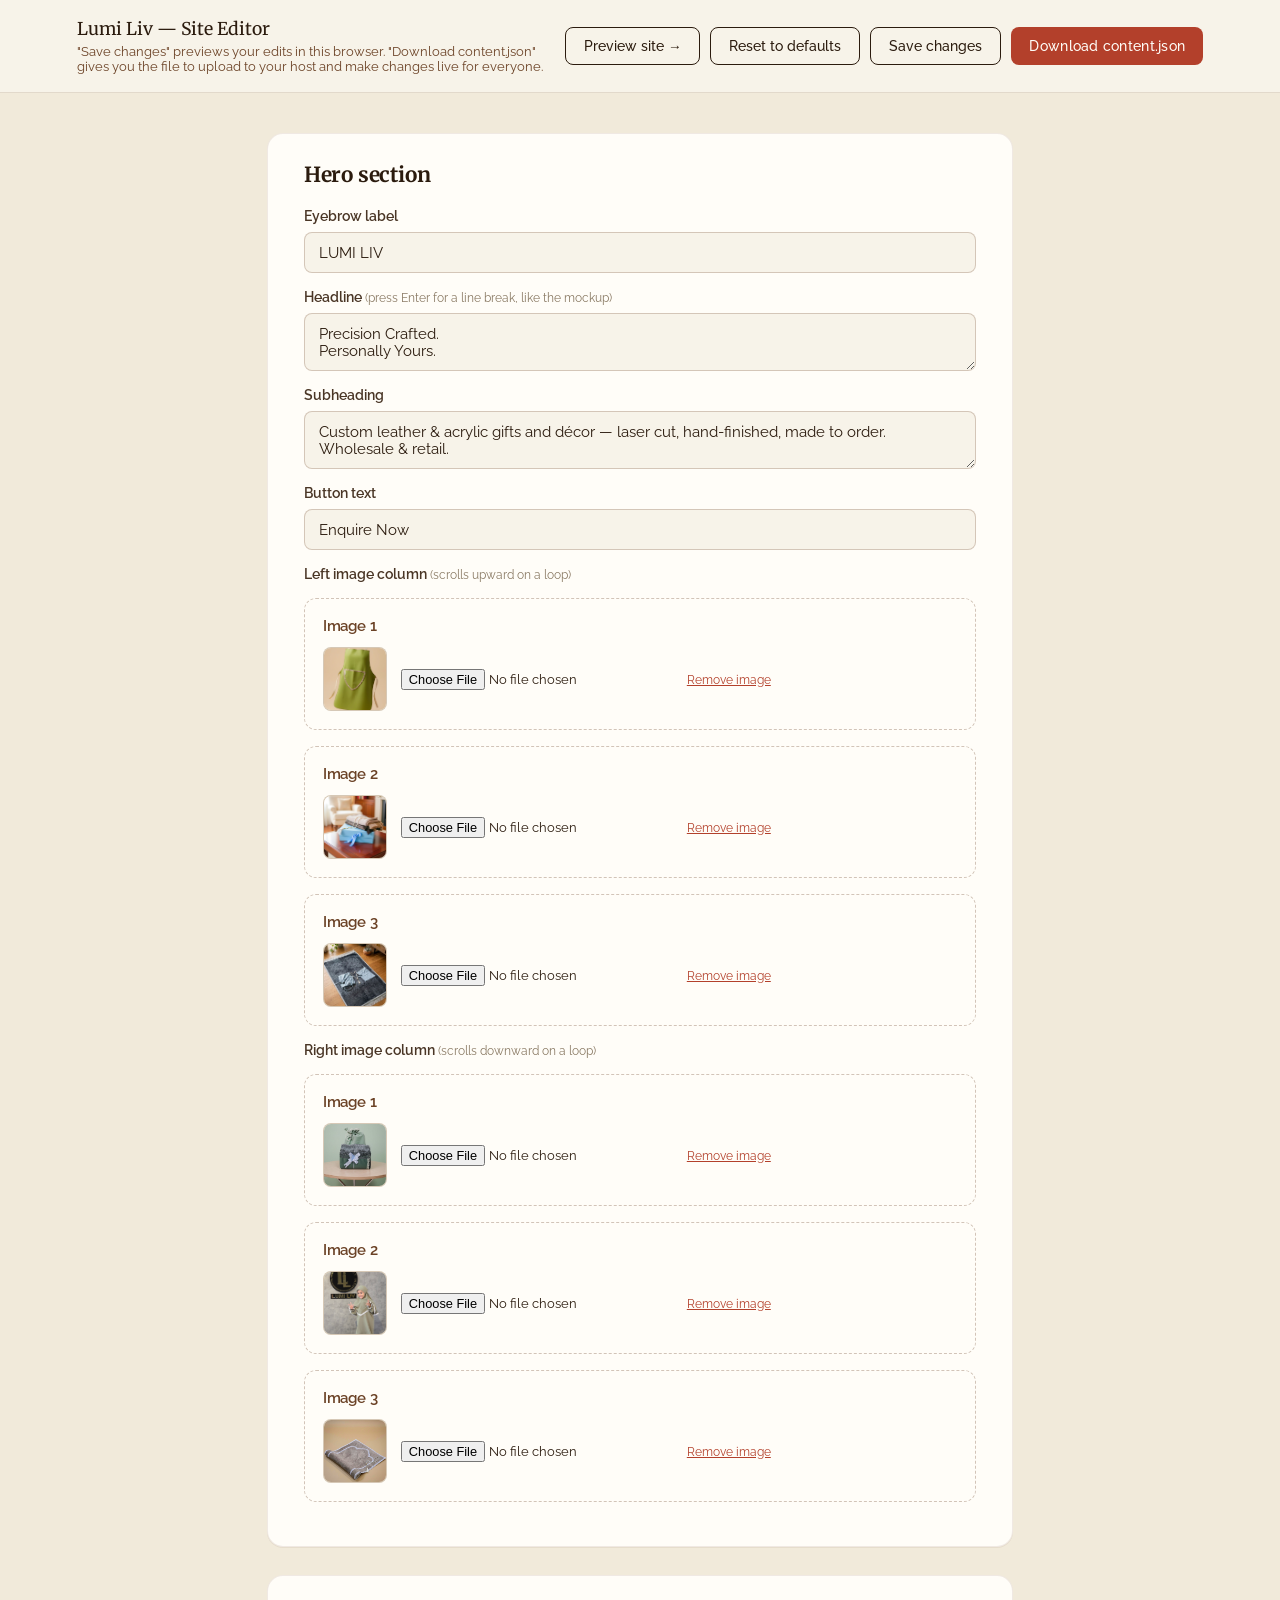
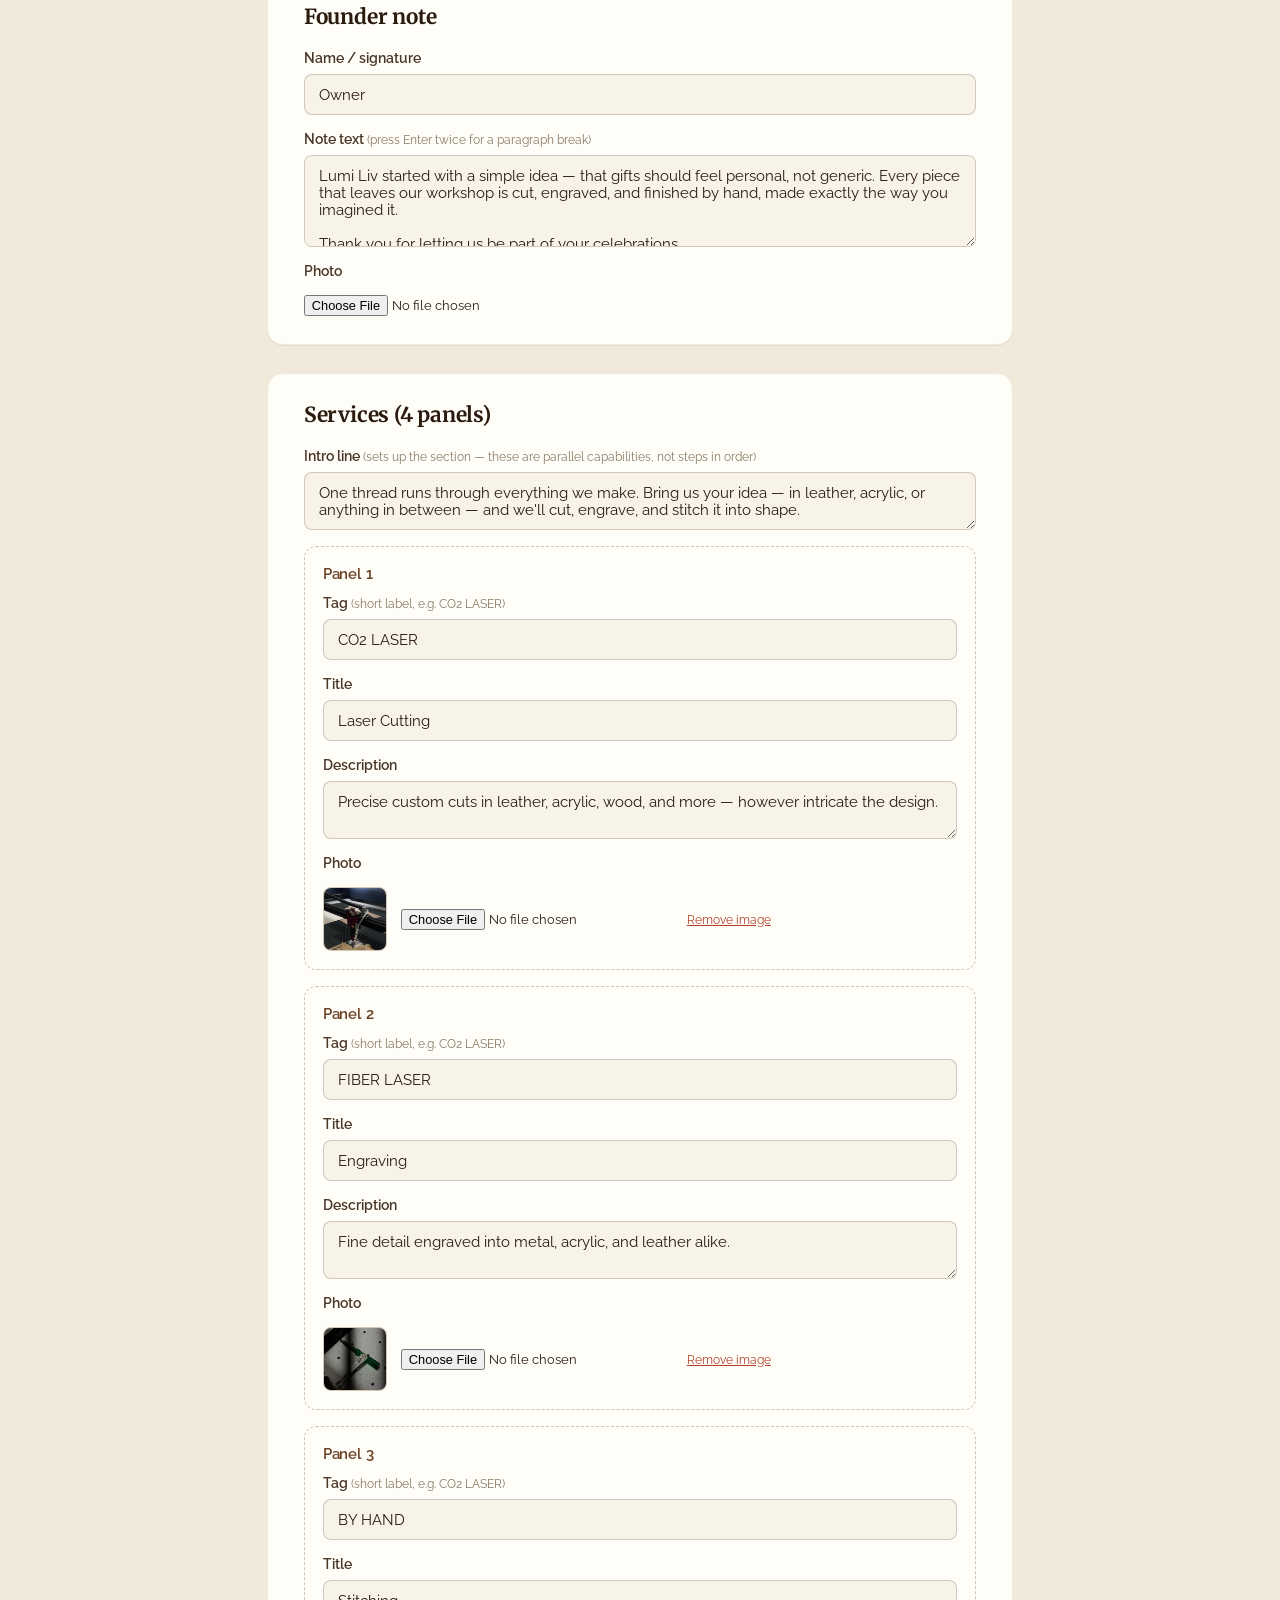
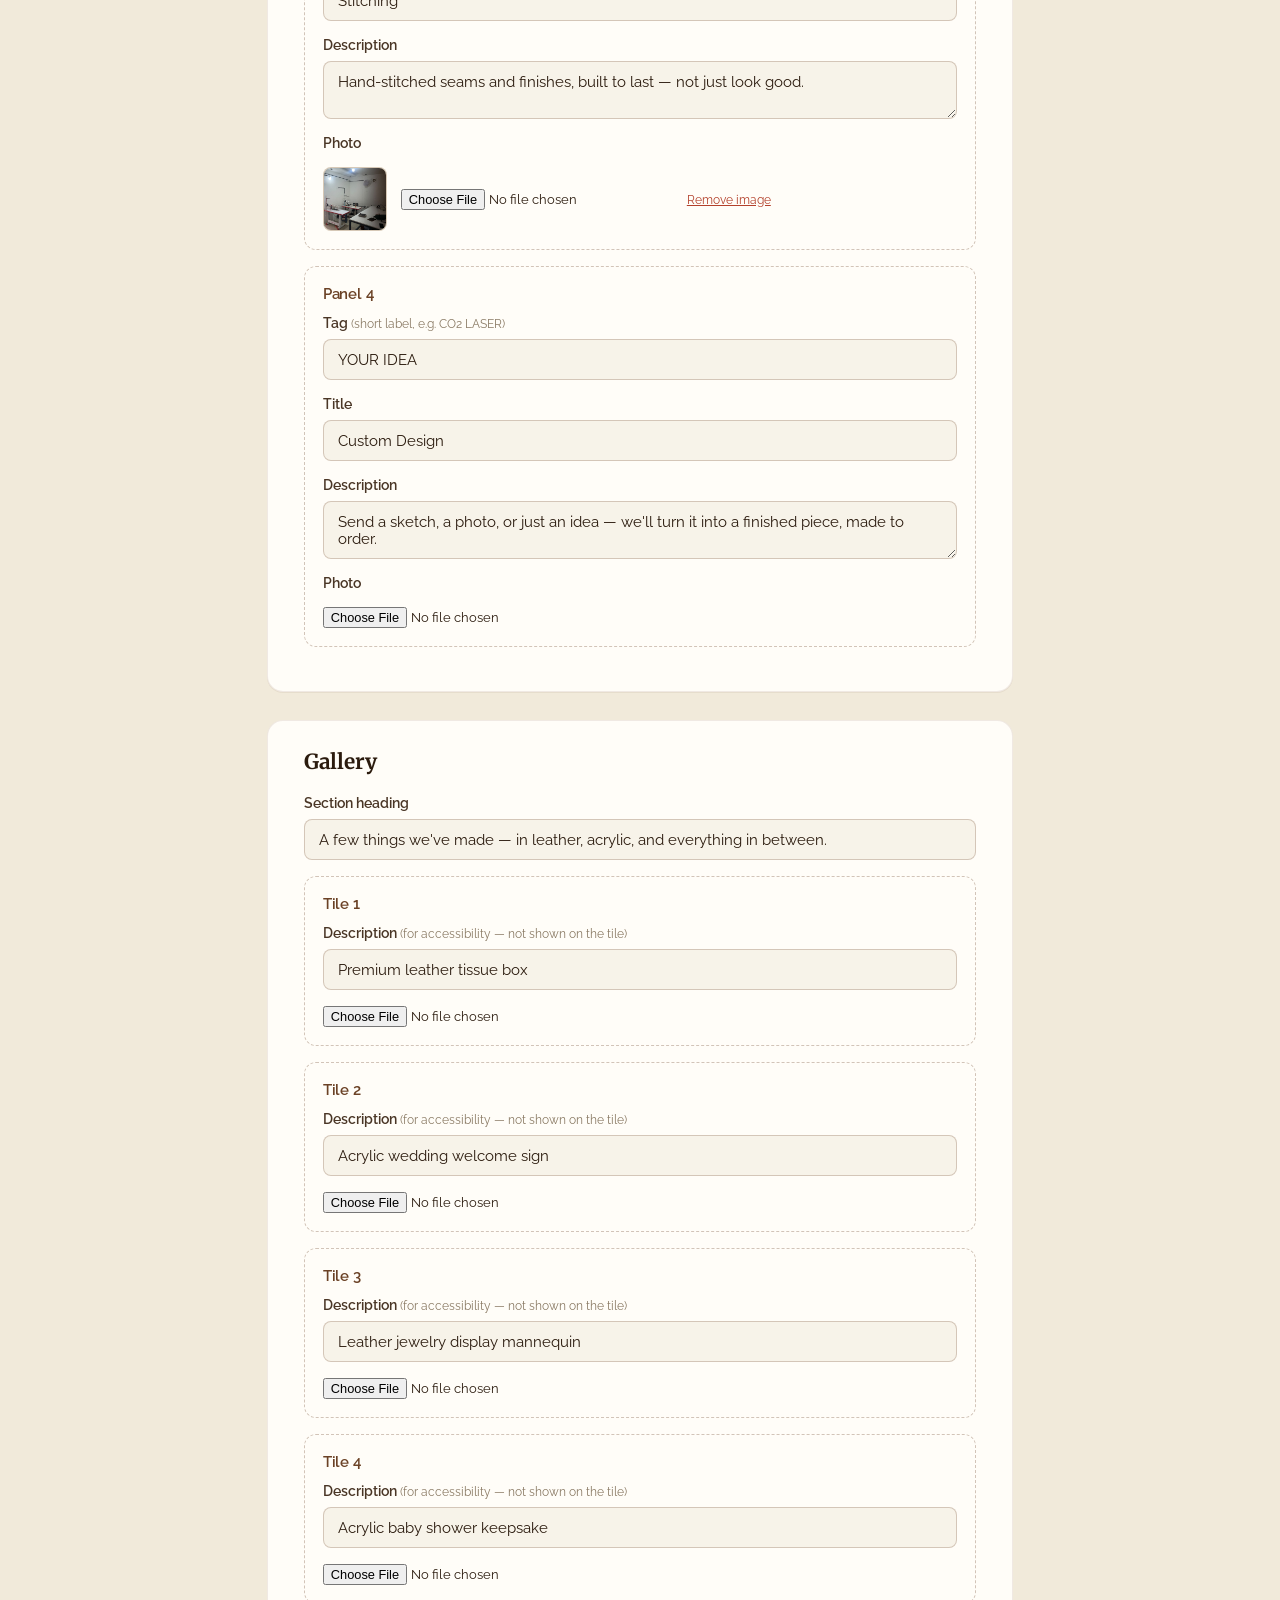
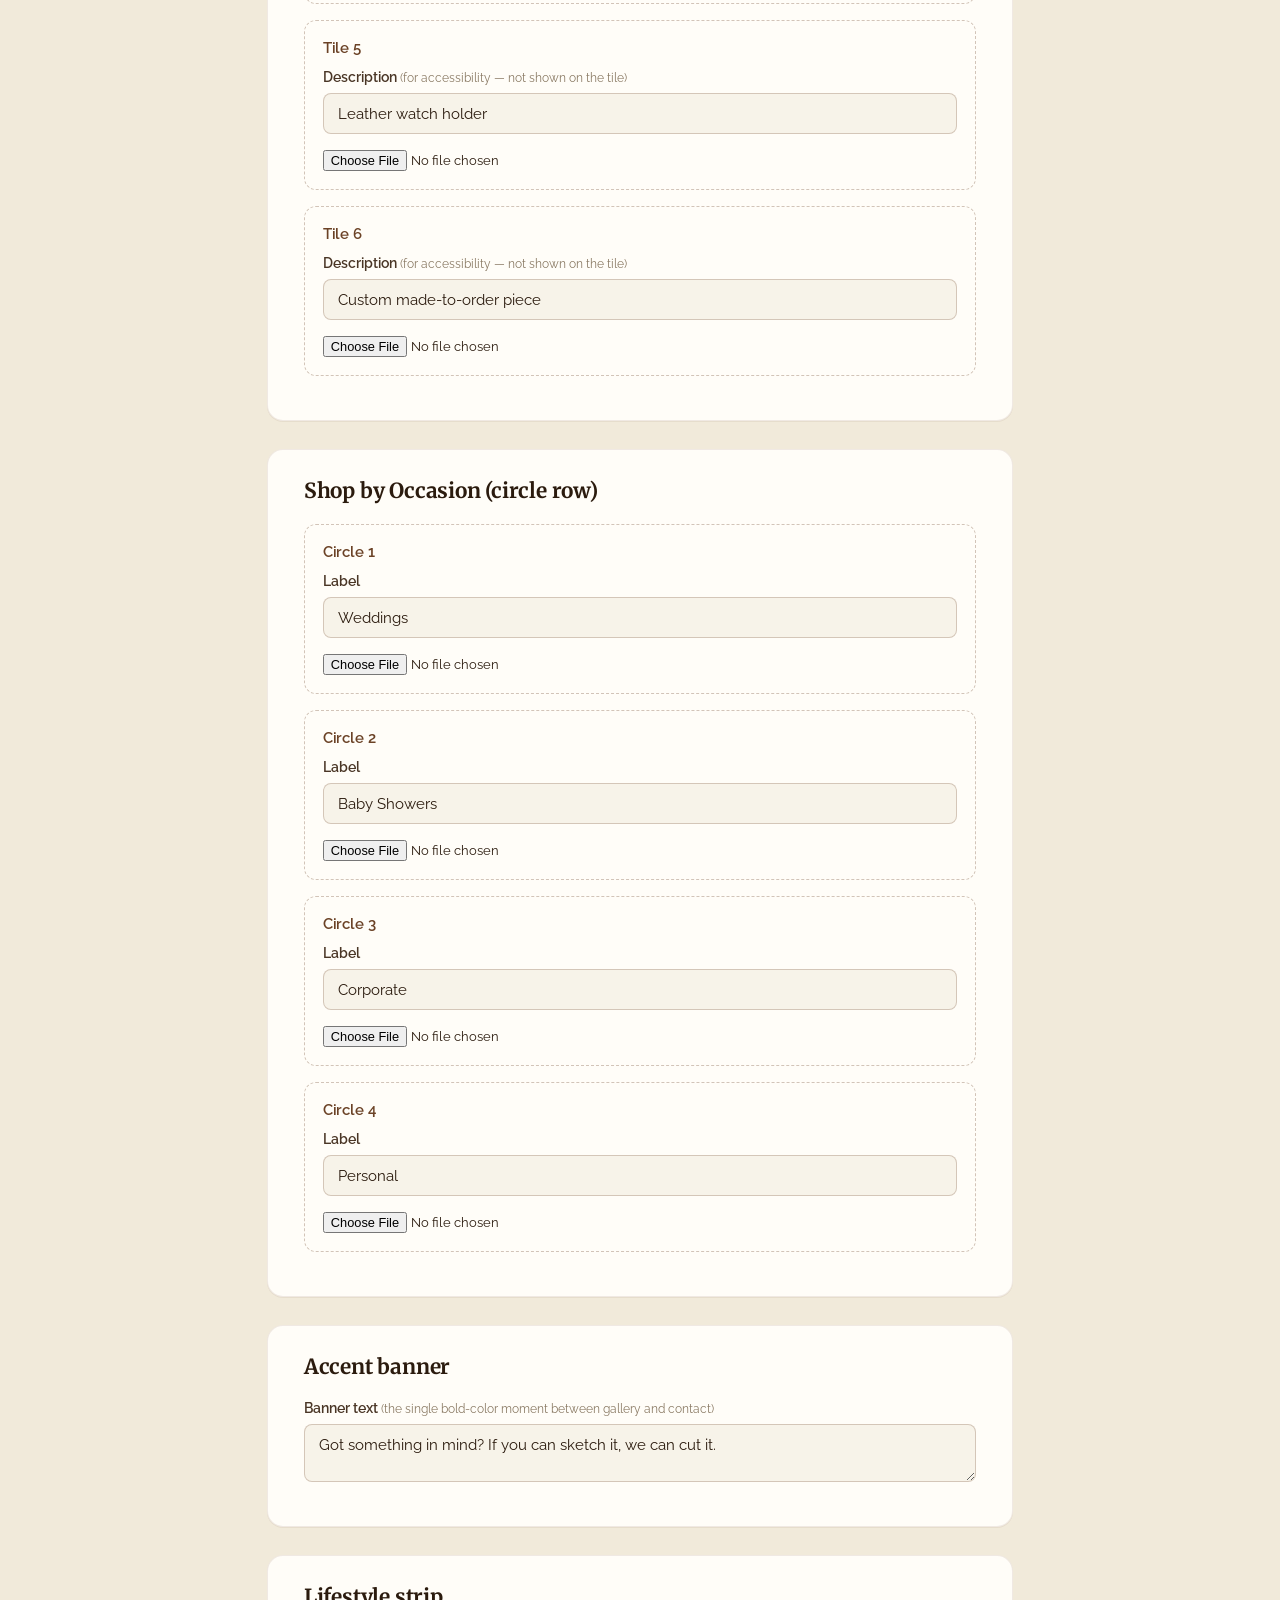
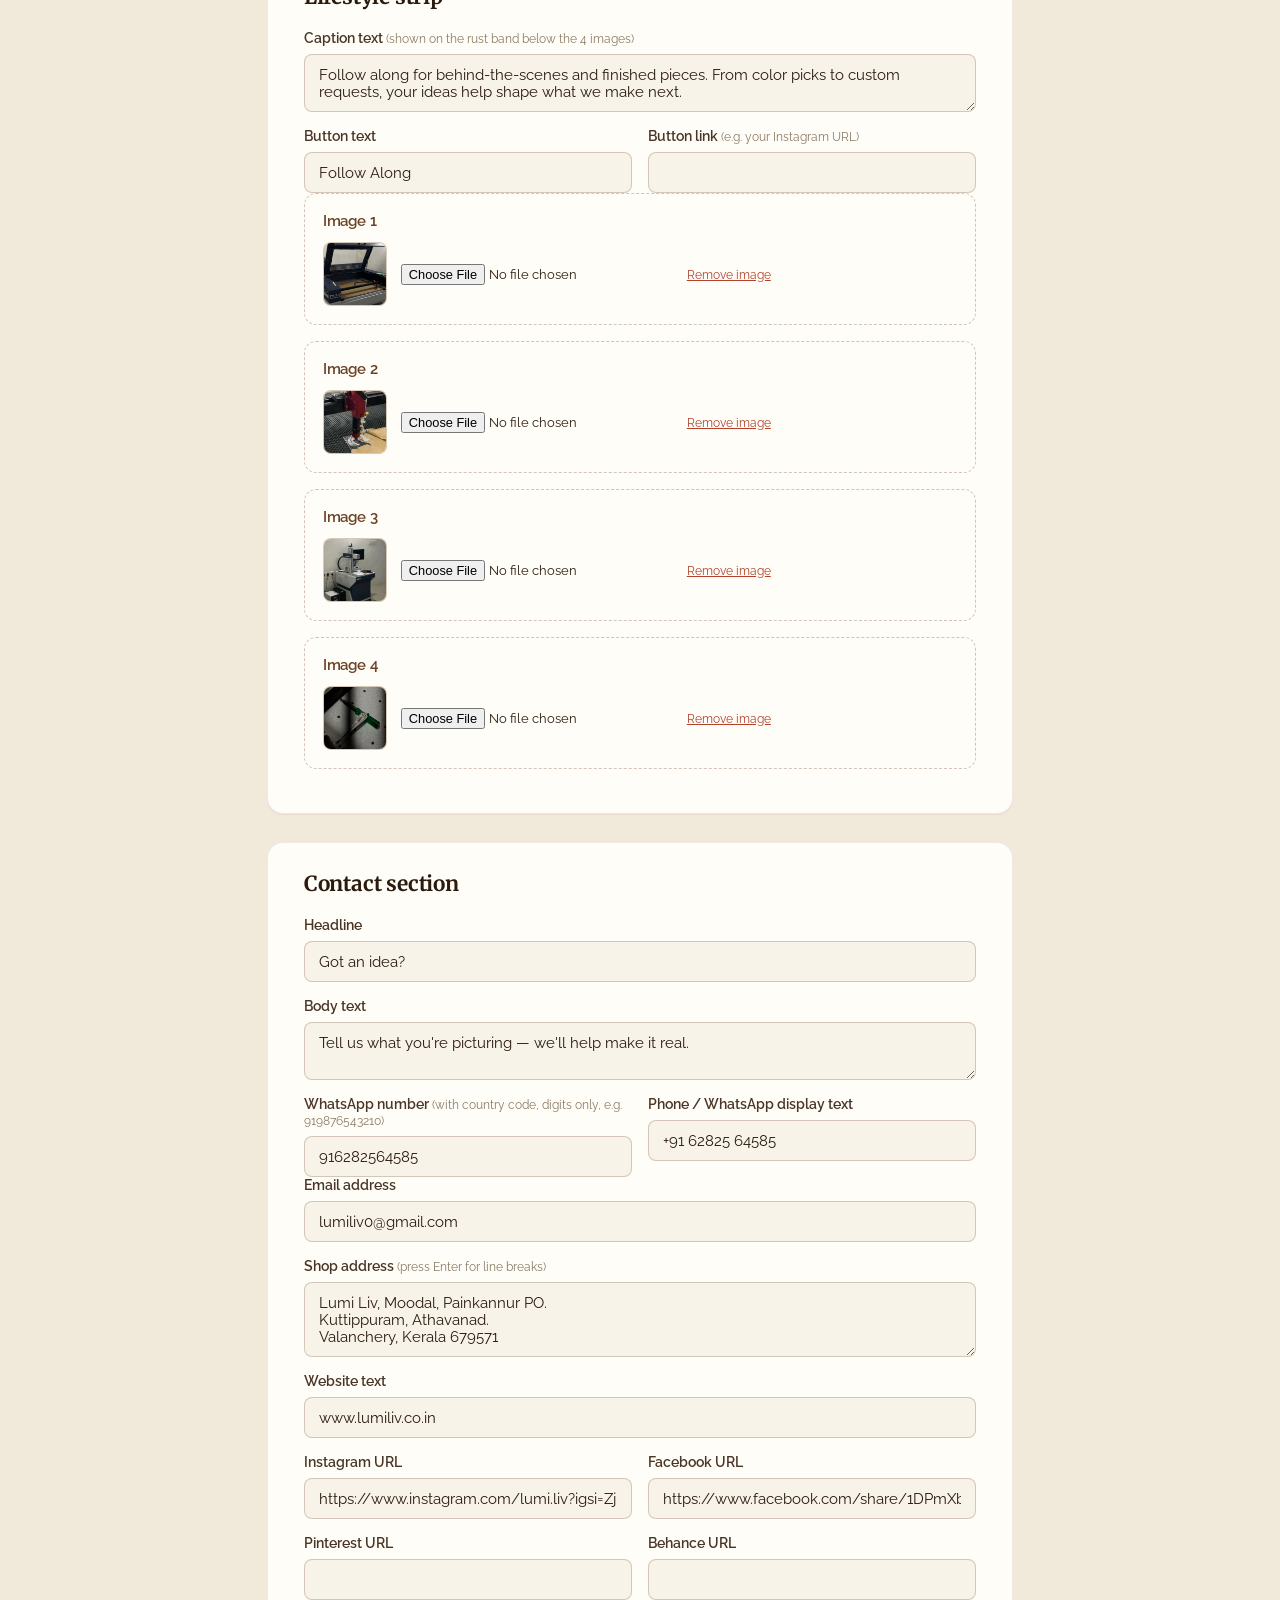
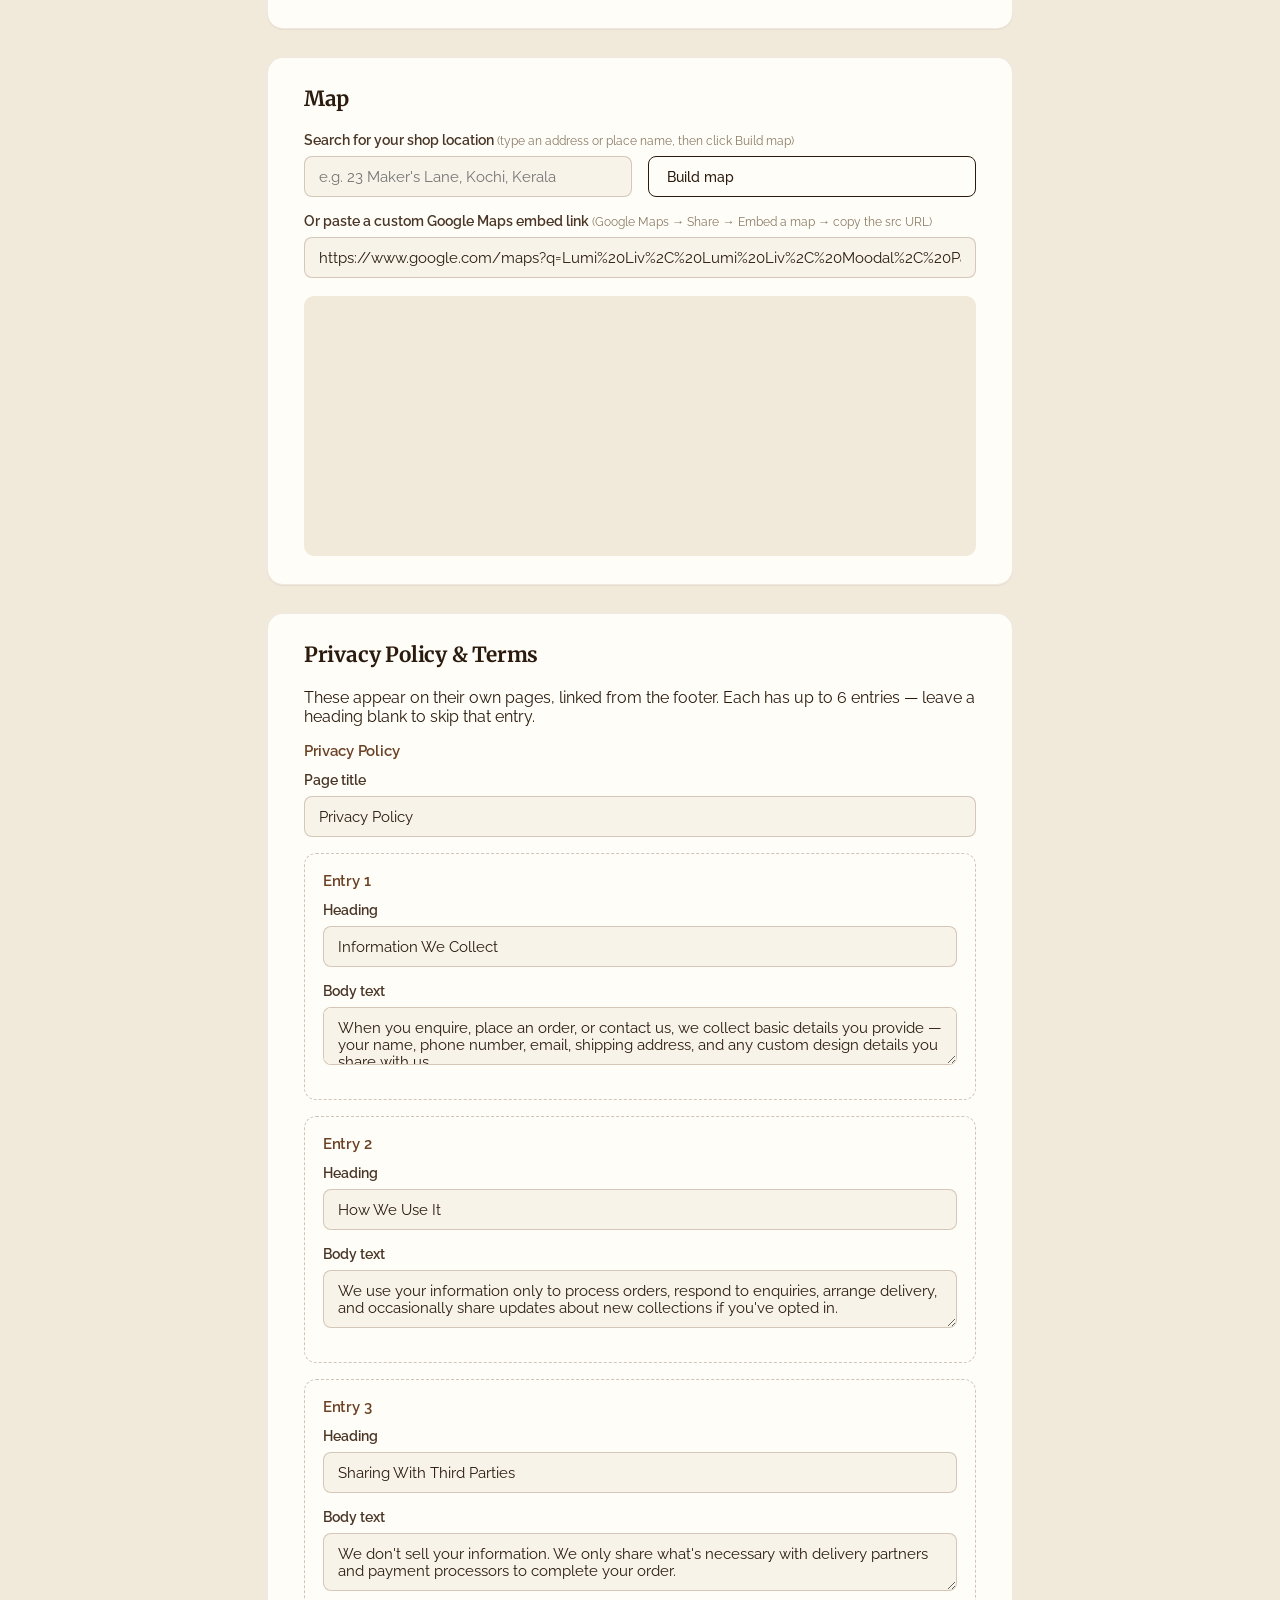
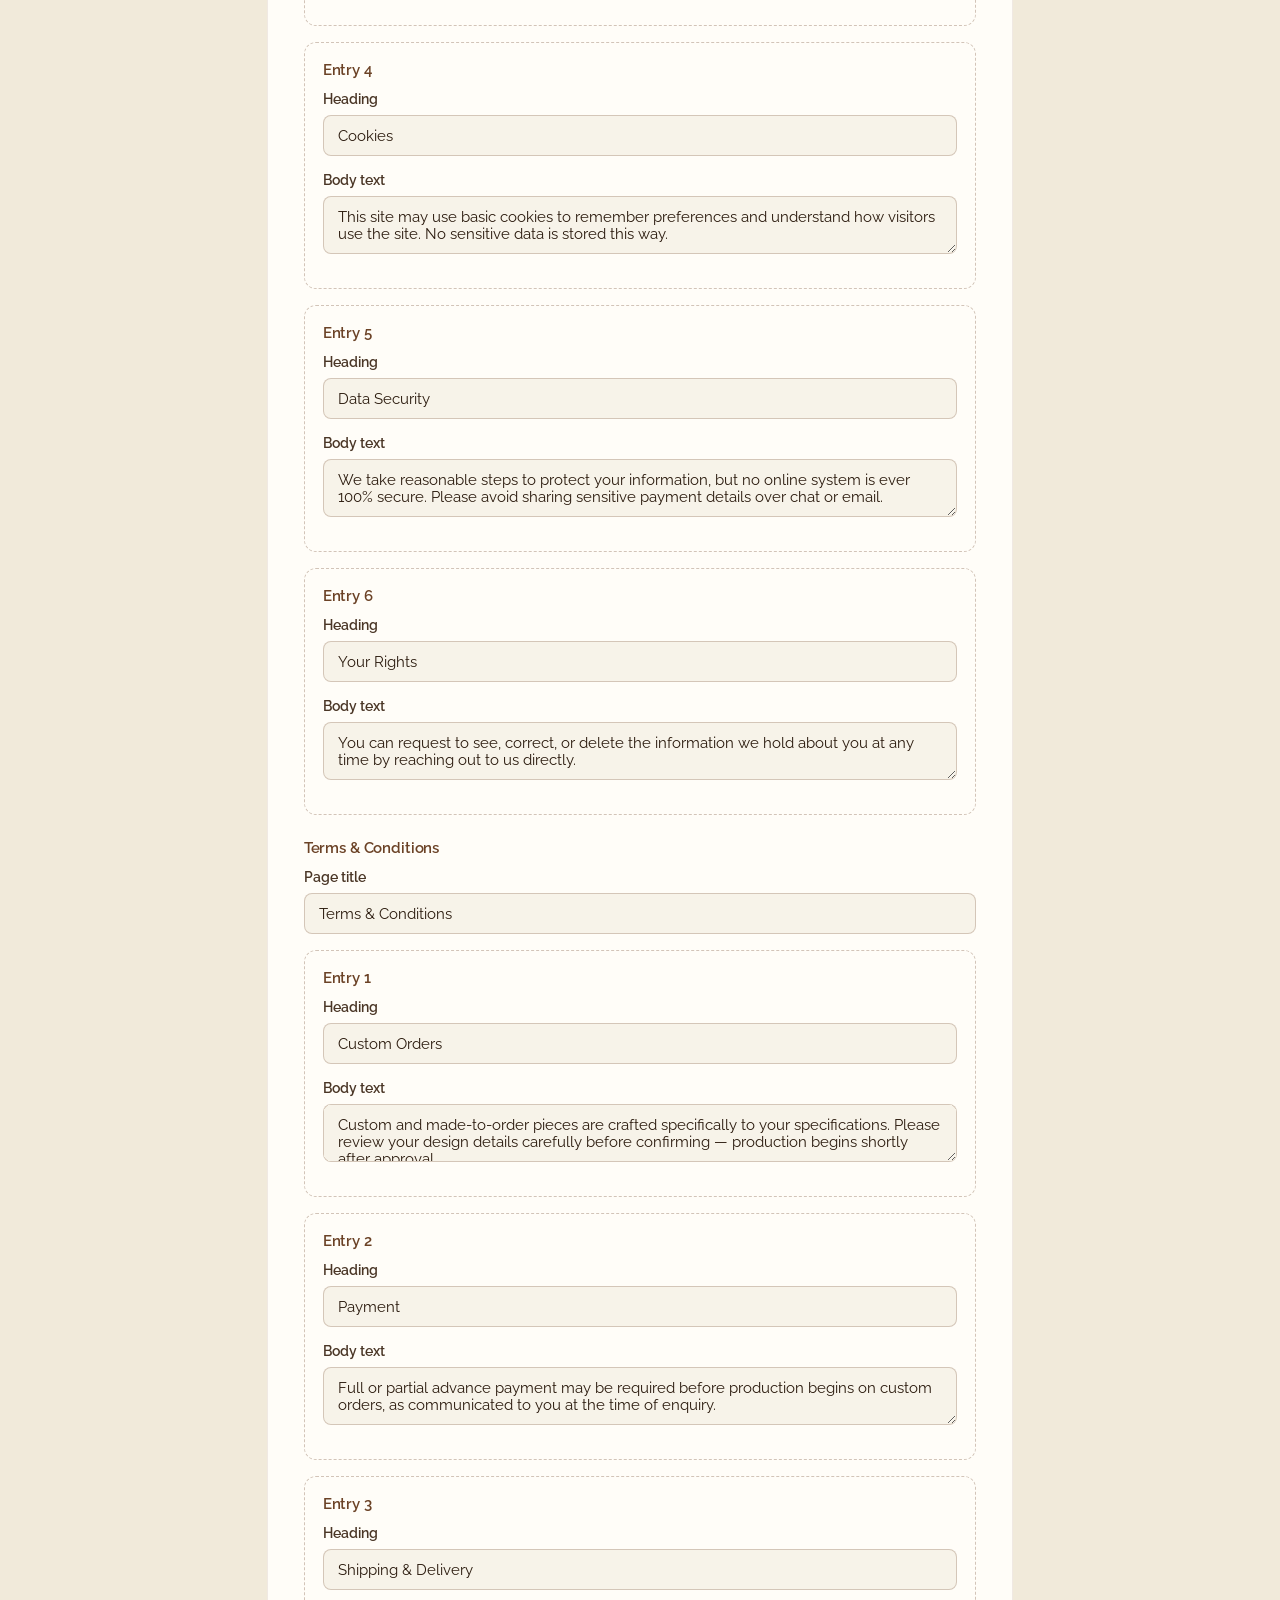
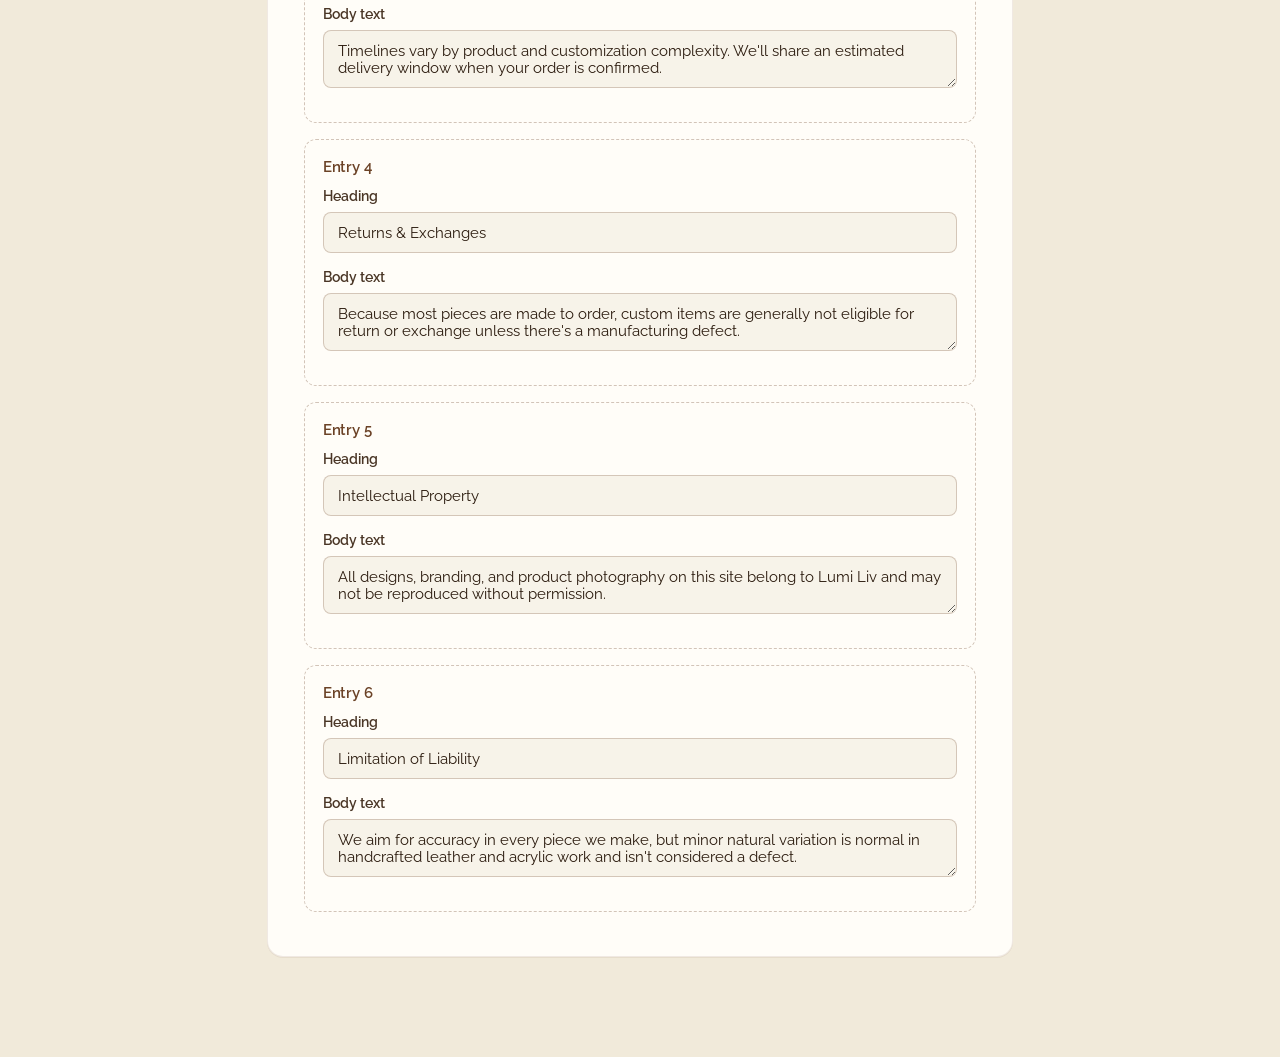
==== commit 518d17c9: "Update typography across all pages to Merriweather and Raleway" ====
--- a/admin.html
+++ b/admin.html
@@ -5,9 +5,10 @@
 <meta name="viewport" content="width=device-width, initial-scale=1.0" />
 <title>Lumi Liv — Site Editor</title>
 <link rel="preconnect" href="https://fonts.googleapis.com">
-<link href="https://fonts.googleapis.com/css2?family=Fraunces:wght@600;700&family=Inter:wght@400;500;600&family=JetBrains+Mono:wght@500&display=swap" rel="stylesheet">
-<link rel="stylesheet" href="css/style.css?v=13">
-<link rel="stylesheet" href="css/admin.css?v=13">
+<link rel="preconnect" href="https://fonts.gstatic.com" crossorigin>
+<link href="https://fonts.googleapis.com/css2?family=Merriweather:ital,wght@0,300;0,400;0,700;0,900;1,300;1,400;1,700;1,900&family=Raleway:ital,wght@0,300;0,400;0,500;0,600;0,700;0,800;0,900;1,300;1,400;1,500;1,600;1,700&display=swap" rel="stylesheet">
+<link rel="stylesheet" href="css/style.css?v=14">
+<link rel="stylesheet" href="css/admin.css?v=14">
 </head>
 <body class="admin-body">
 
@@ -162,6 +163,6 @@
 
 </main>
 
-<script src="js/admin.js?v=13"></script>
+<script src="js/admin.js?v=14"></script>
 </body>
 </html>
--- a/css/style.css
+++ b/css/style.css
@@ -1,12 +1,4 @@
 /* ===== Lumi Liv — brand tokens ===== */
-@font-face {
-  font-family: "PlomPraeng";
-  src: url("../fonts/PlomPraeng.ttf") format("truetype");
-  font-weight: normal;
-  font-style: normal;
-  font-display: swap;
-}
-
 :root {
   --cream: #F7F3E9;
   --cream-deep: #F1EADA;
@@ -17,9 +9,9 @@
   --rust: #B3402B;
   --white: #FFFDF8;
 
-  --serif: "Fraunces", "Georgia", serif;
-  --sans: "Inter", -apple-system, BlinkMacSystemFont, "Segoe UI", sans-serif;
-  --mono: "JetBrains Mono", ui-monospace, "SFMono-Regular", Menlo, Consolas, monospace;
+  --serif: "Merriweather", Georgia, "Times New Roman", serif;
+  --sans: "Raleway", -apple-system, BlinkMacSystemFont, "Segoe UI", Roboto, Helvetica, Arial, sans-serif;
+  --mono: "Raleway", -apple-system, BlinkMacSystemFont, "Segoe UI", Roboto, Helvetica, Arial, sans-serif;
 
   --container: 1280px;
   --gutter: clamp(24px, 6vw, 96px);
@@ -40,7 +32,18 @@
   color: var(--brown-ink);
   font-family: var(--sans);
   -webkit-font-smoothing: antialiased;
+  -moz-osx-font-smoothing: grayscale;
   overflow-x: hidden;
+}
+
+h1, h2, h3, h4, h5, h6 {
+  font-family: var(--serif);
+  color: var(--brown-ink);
+  letter-spacing: -0.01em;
+}
+
+button, input, textarea, select {
+  font-family: var(--sans);
 }
 
 img { max-width: 100%; display: block; }
@@ -54,11 +57,11 @@
 }
 
 .eyebrow {
-  font-family: var(--mono);
-  font-weight: 500;
-  letter-spacing: 0.28em;
+  font-family: var(--sans);
+  font-weight: 700;
+  letter-spacing: 0.22em;
   text-transform: uppercase;
-  font-size: 0.72rem;
+  font-size: 0.7rem;
   color: var(--rust);
 }
 
@@ -87,11 +90,12 @@
   pointer-events: none;
 }
 .site-nav .brand {
-  font-family: "PlomPraeng", var(--serif);
-  font-weight: 400;
-  letter-spacing: 0.04em;
-  font-size: 1.5rem;
+  font-family: var(--serif);
+  font-weight: 700;
+  letter-spacing: 0.02em;
+  font-size: 1.55rem;
   color: var(--cream);
+  text-decoration: none;
   pointer-events: auto;
 }
 .site-nav .nav-cta {
@@ -133,9 +137,9 @@
 .hero-content .eyebrow { margin-bottom: 22px; display: block; }
 .hero h1 {
   font-family: var(--serif);
-  font-weight: 600;
-  font-size: clamp(2.4rem, 4vw, 3.6rem);
-  line-height: 1.1;
+  font-weight: 700;
+  font-size: clamp(2.2rem, 4vw, 3.4rem);
+  line-height: 1.15;
   margin: 0 0 24px;
   color: var(--brown-ink);
   white-space: pre-line;
@@ -228,8 +232,8 @@
 /* ===== Section heading (shared) ===== */
 .section-heading {
   font-family: var(--serif);
-  font-weight: 600;
-  font-size: clamp(1.8rem, 3.2vw, 2.6rem);
+  font-weight: 700;
+  font-size: clamp(1.7rem, 3vw, 2.4rem);
   padding: 90px var(--gutter) 30px;
   margin: 0;
 }
@@ -307,7 +311,8 @@
 .stitch-item.flip .stitch-media { grid-column: 1; }
 
 .stitch-copy .num {
-  font-family: var(--mono);
+  font-family: var(--sans);
+  font-weight: 700;
   color: var(--rust);
   font-size: 0.75rem;
   letter-spacing: 0.25em;
@@ -316,8 +321,8 @@
 }
 .stitch-copy h3 {
   font-family: var(--serif);
-  font-weight: 600;
-  font-size: clamp(1.3rem, 2.2vw, 1.7rem);
+  font-weight: 700;
+  font-size: clamp(1.2rem, 2vw, 1.55rem);
   margin: 0 0 10px;
   color: var(--brown-ink);
 }
@@ -394,9 +399,10 @@
   display: flex; align-items: center; justify-content: center;
   background: linear-gradient(160deg, var(--cream-deep), #E8DFC9);
   color: var(--brown);
-  font-family: var(--serif);
-  font-size: 0.8rem;
-  letter-spacing: 0.05em;
+  font-family: var(--sans);
+  font-weight: 500;
+  font-size: 0.82rem;
+  letter-spacing: 0.04em;
   text-align: center;
   padding: 12px;
 }
@@ -428,8 +434,10 @@
 }
 .accent-banner p {
   font-family: var(--serif);
-  font-weight: 500;
+  font-weight: 700;
   font-size: clamp(1.4rem, 2.6vw, 2.1rem);
+  line-height: 1.35;
+  letter-spacing: -0.01em;
   color: var(--white);
   margin: 0;
   max-width: 780px;
@@ -577,6 +585,7 @@
   padding: 9px 20px;
   border-radius: var(--radius-pill);
   text-decoration: none;
+  pointer-events: auto;
   transition: background 0.3s ease, color 0.3s ease, border-color 0.3s ease;
 }
 .nav-pill:hover { background: var(--cream); color: var(--brown); }
@@ -604,13 +613,13 @@
 }
 .founder-text h2 {
   font-family: var(--serif);
-  font-weight: 600;
-  font-size: clamp(1.8rem, 3vw, 2.6rem);
+  font-weight: 700;
+  font-size: clamp(1.7rem, 2.8vw, 2.4rem);
   margin: 14px 0 22px;
 }
 .founder-text p {
   font-size: 1rem;
-  line-height: 1.7;
+  line-height: 1.8;
   color: #4A3626;
   white-space: pre-line;
   max-width: 480px;
@@ -645,7 +654,10 @@
   border-radius: 50%;
   display: flex; align-items: center; justify-content: center;
   color: var(--brown);
-  font-family: var(--serif);
+  font-family: var(--sans);
+  font-weight: 500;
+  font-size: 0.88rem;
+  letter-spacing: 0.02em;
   text-align: center;
   padding: 20px;
   background: var(--cream-deep);
